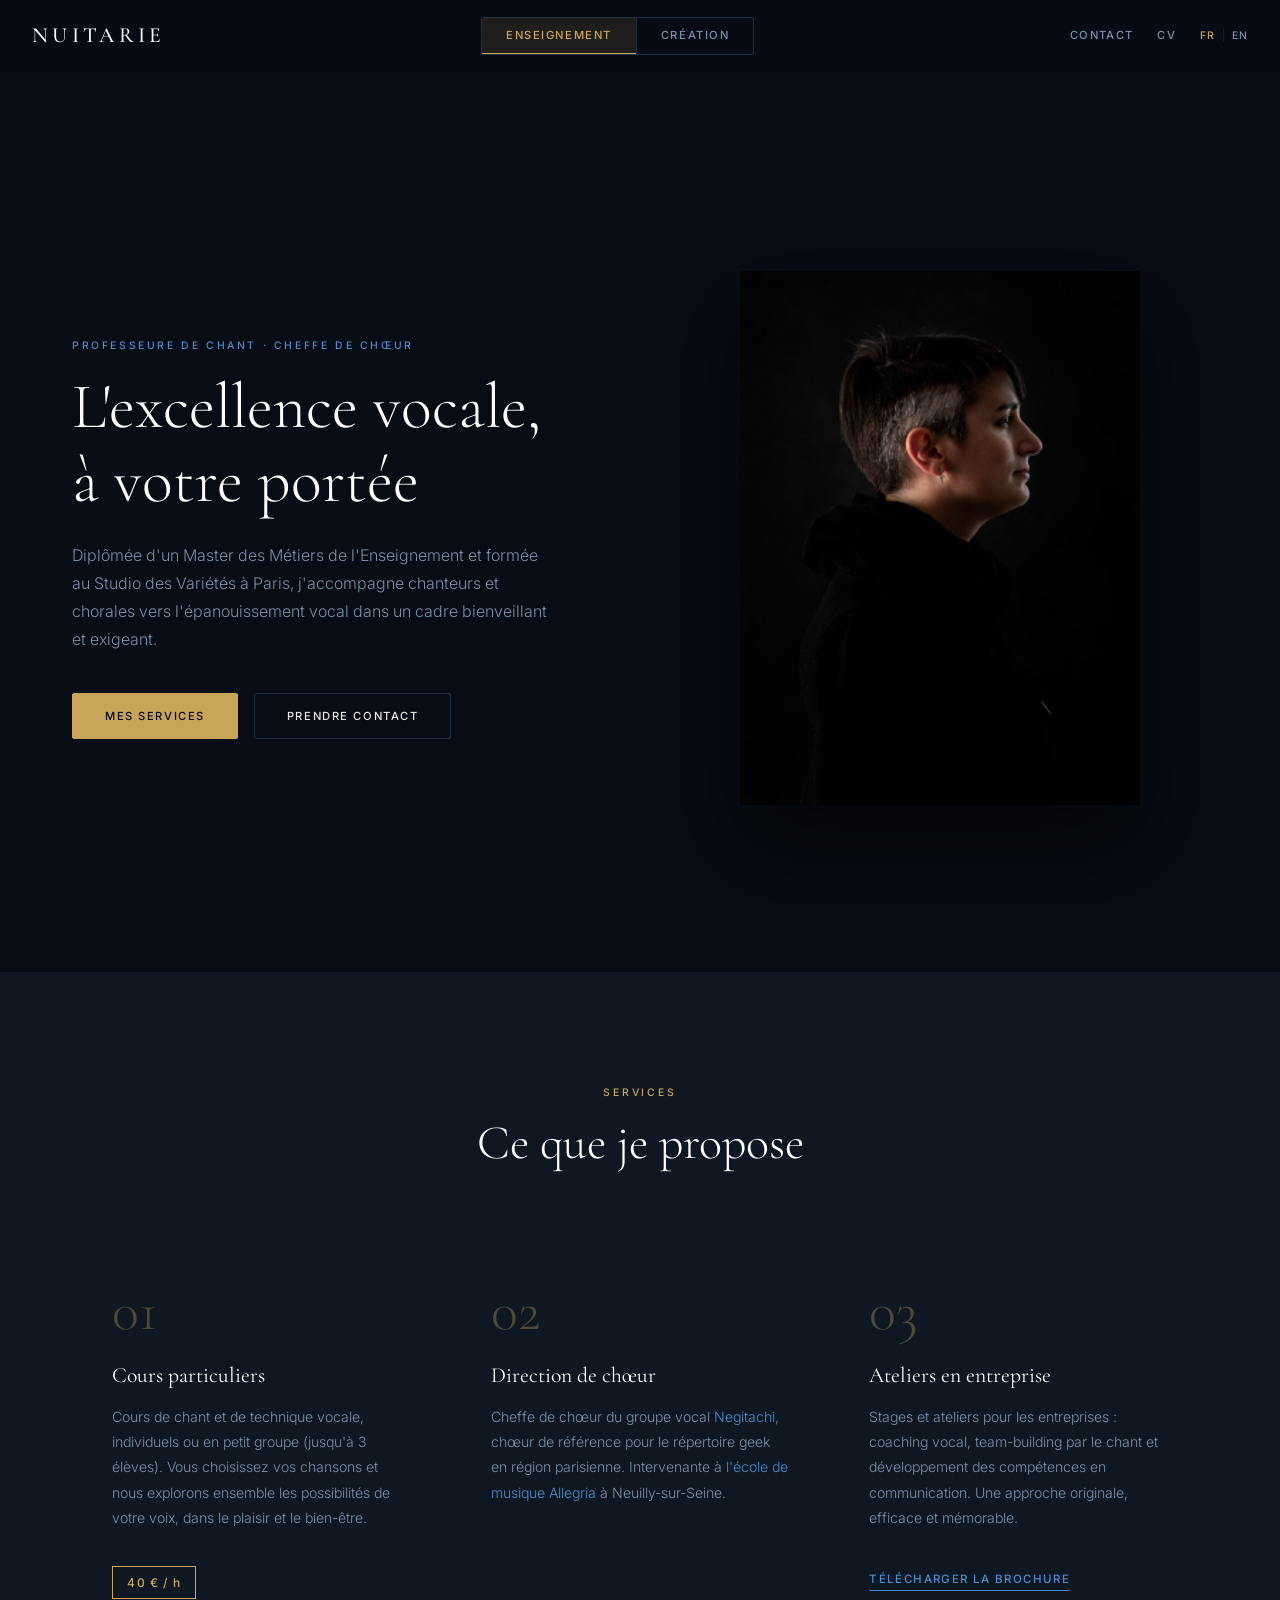
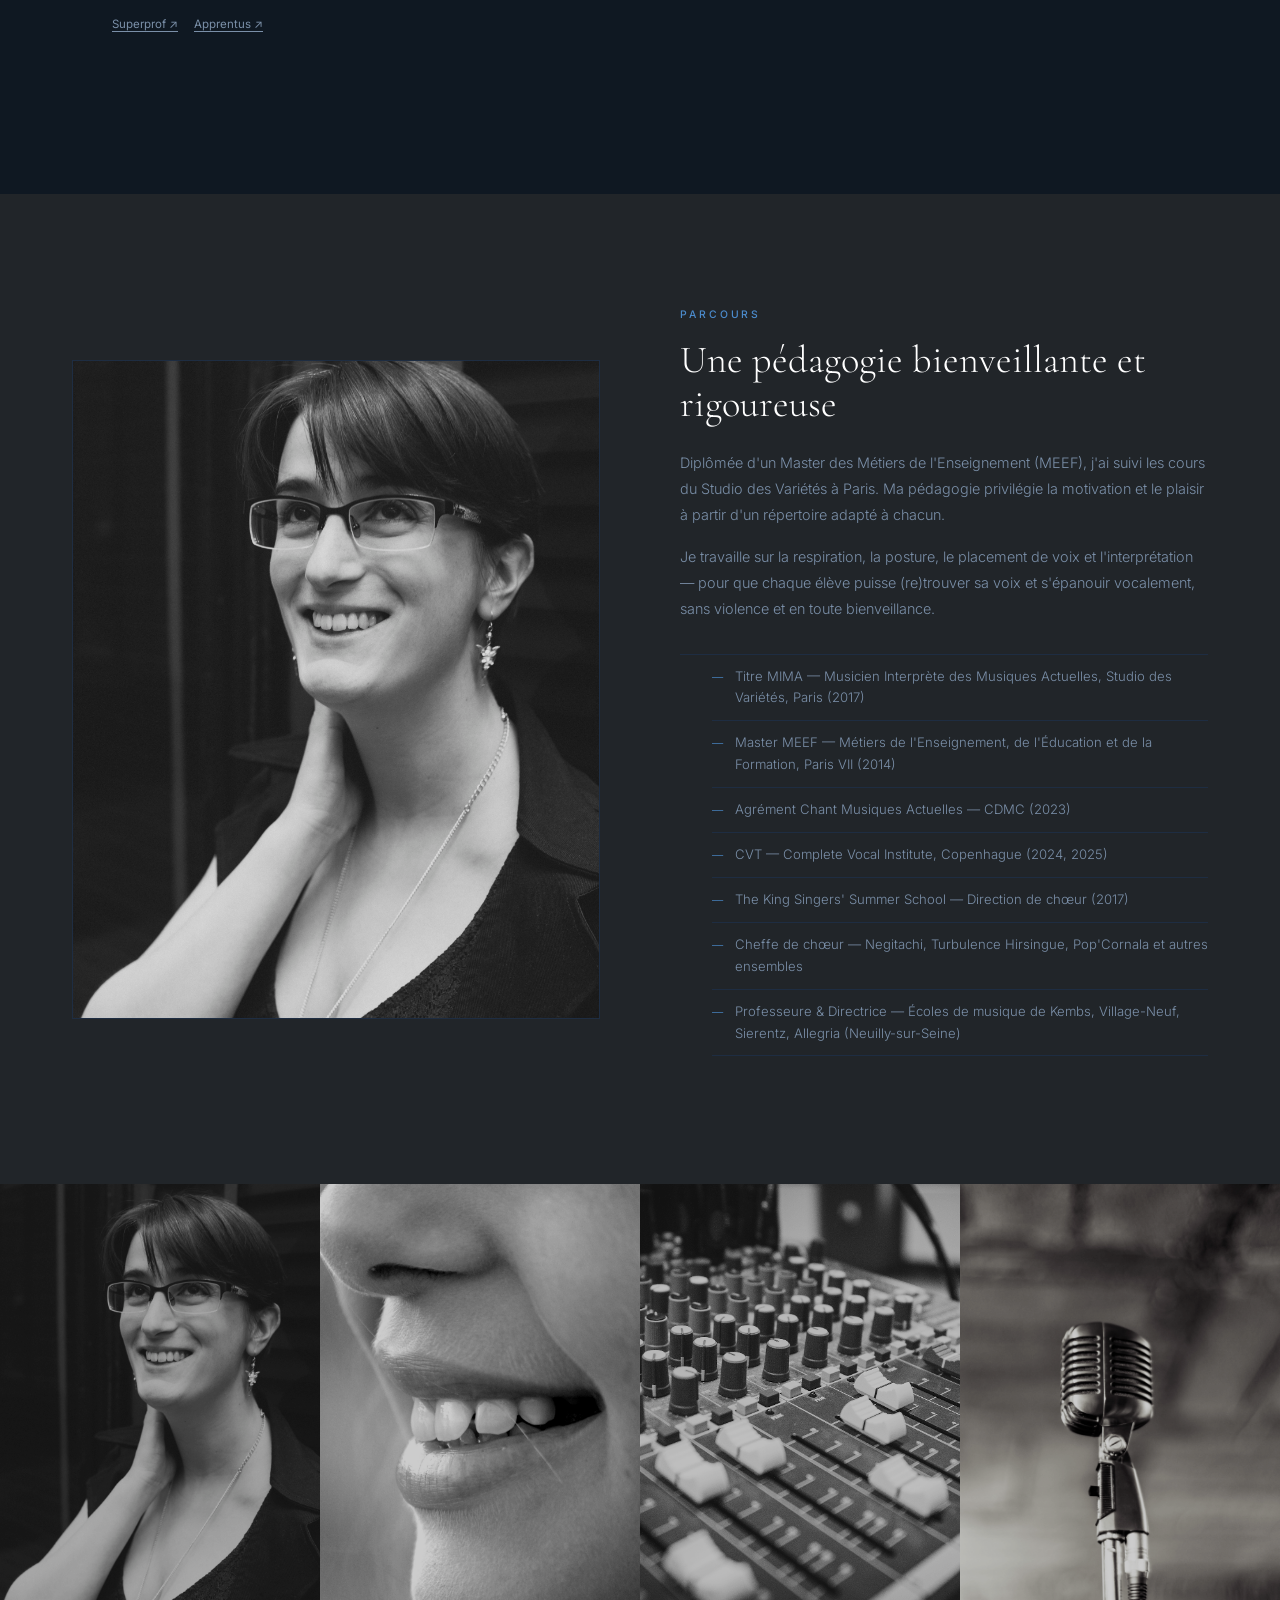
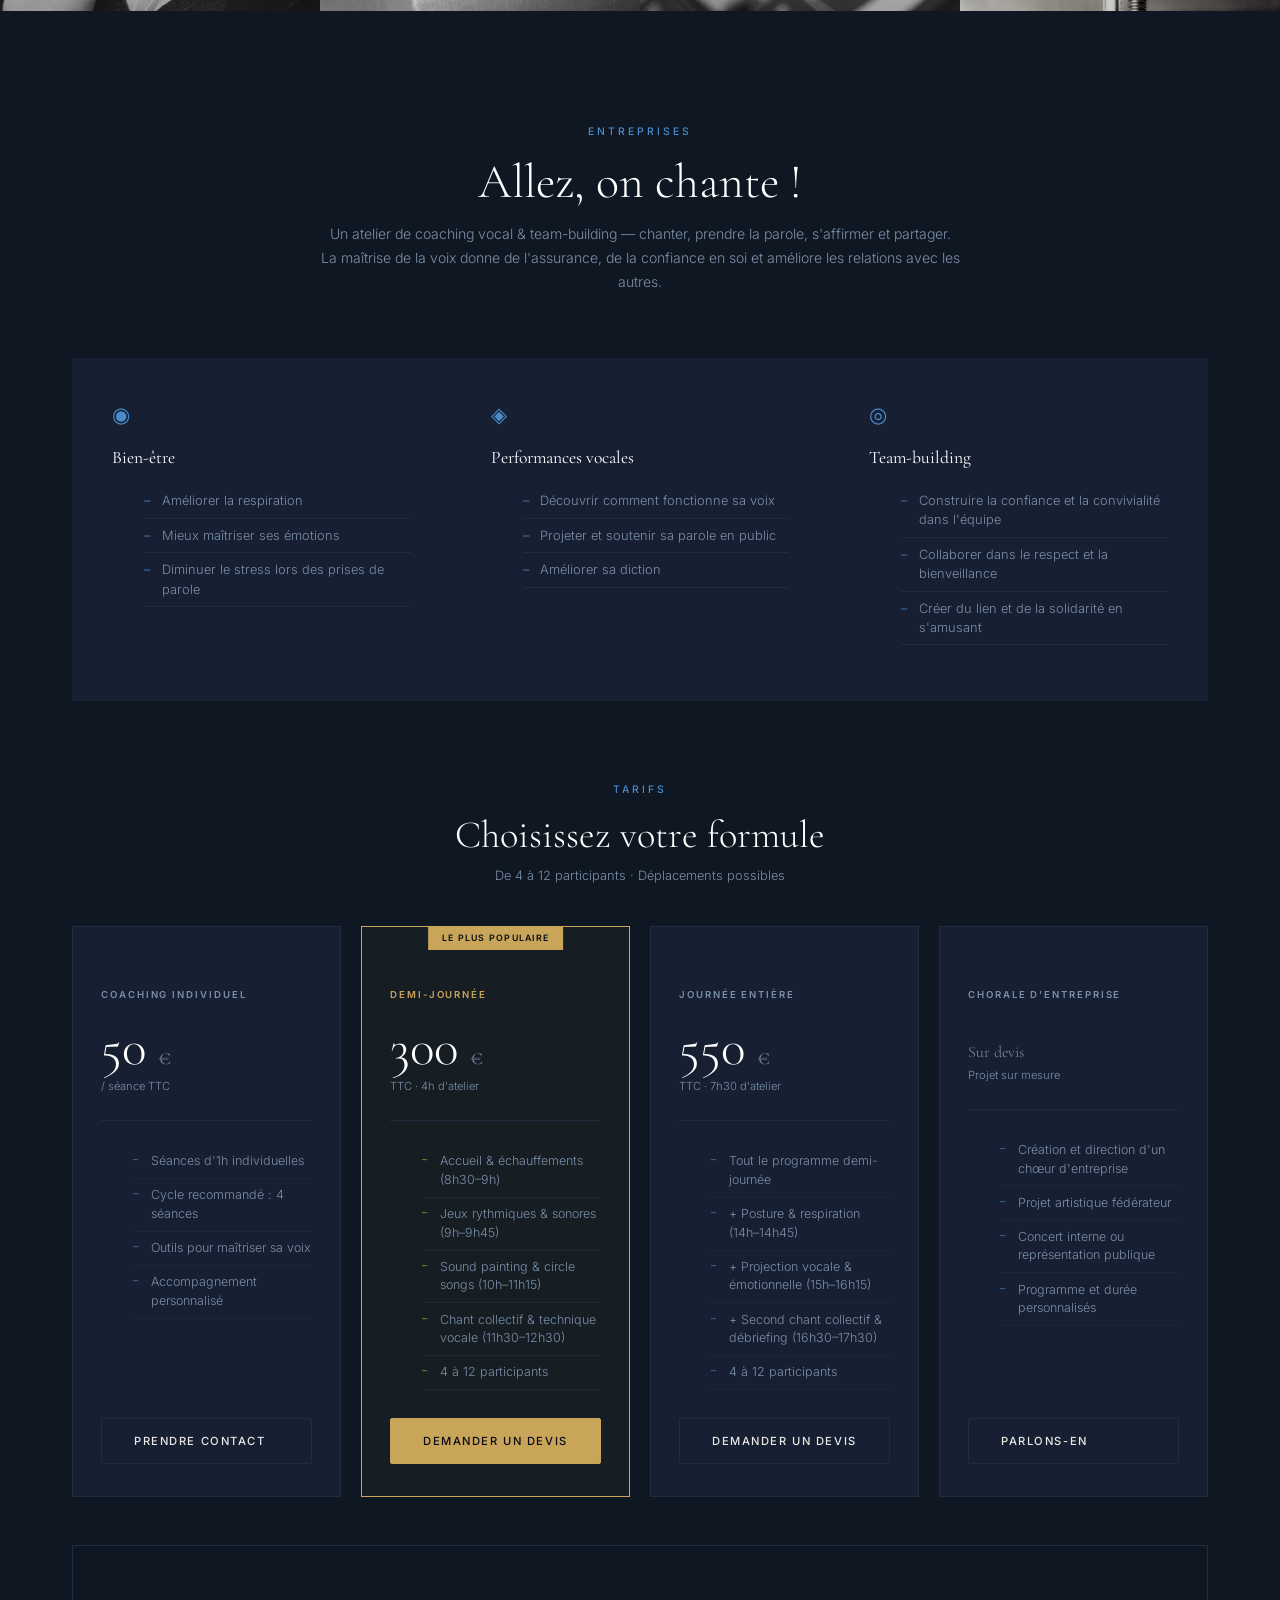
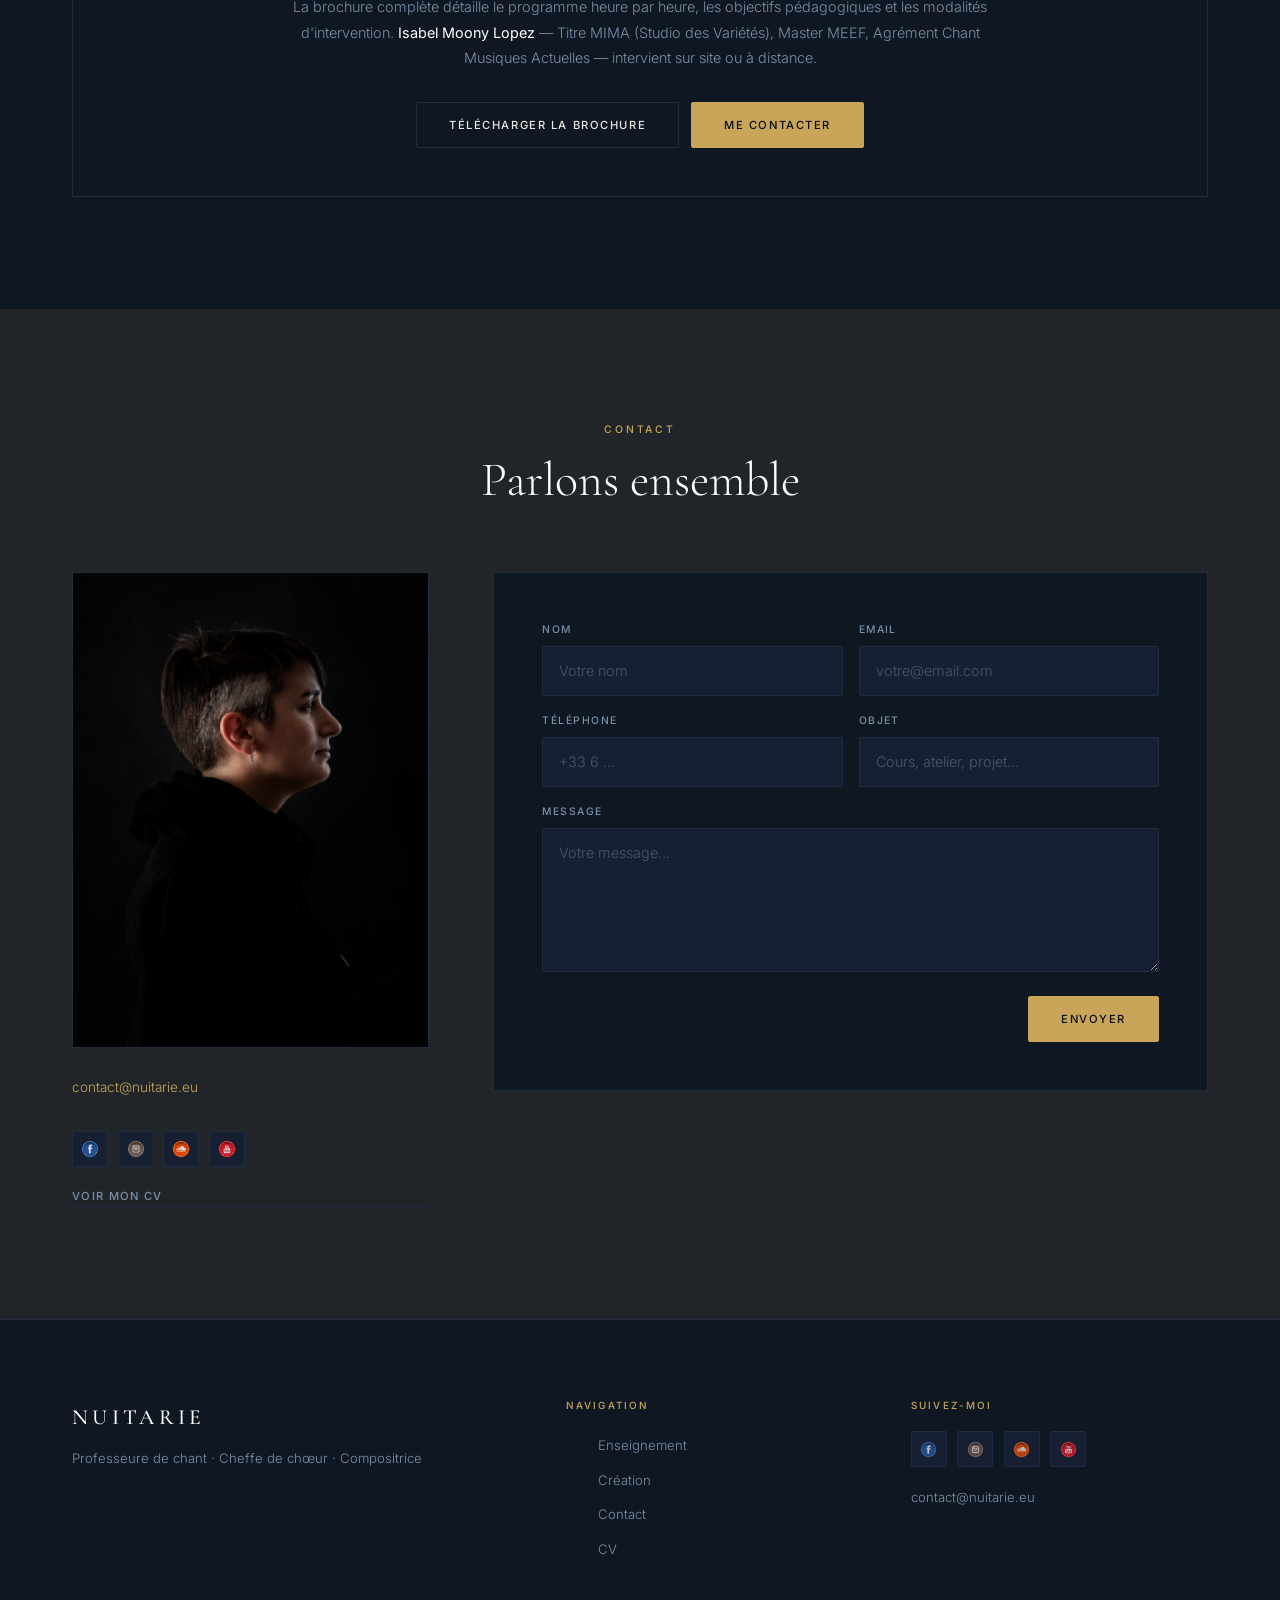
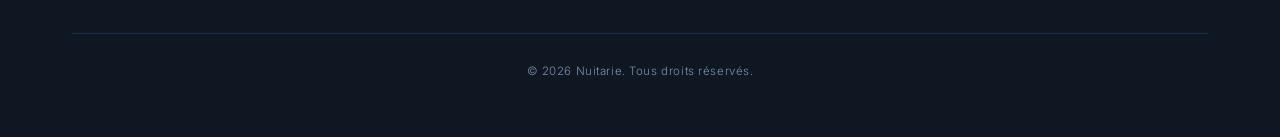
==== redesign/index.html @ f25a4931 "new: add redesign subfolder with revamped two-tab layout Complete professional redesign in redesign/" ====
<!DOCTYPE html>
<html lang="fr">
  <head>
    <meta charset="UTF-8">
    <meta name="viewport" content="width=device-width, initial-scale=1.0">
    <meta name="description" content="Nuitarie — Professeure de chant, cheffe de chœur et autrice-compositrice-interprète. Cours de chant, direction de chœur, ateliers en entreprise et musique originale.">
    <meta name="keywords" content="Nuitarie, cours de chant, professeure de chant, cheffe de choeur, compositrice, coaching vocal, ateliers entreprise">
    <meta name="author" content="Nuitarie">
    <meta property="og:type" content="website">
    <meta property="og:title" content="Nuitarie — Professeure de chant & Compositrice">
    <meta property="og:description" content="Cours de chant, direction de chœur, ateliers en entreprise et musique originale.">
    <meta property="og:image" content="images/nuitarie.png">
    <meta property="og:url" content="https://www.nuitarie.eu">
    <meta name="twitter:card" content="summary_large_image">
    <title>Nuitarie — Professeure de chant, Cheffe de chœur & Compositrice</title>
    <link rel="icon" href="../images/logo.png">
    <!-- Google Fonts -->
    <link rel="preconnect" href="https://fonts.googleapis.com">
    <link rel="preconnect" href="https://fonts.gstatic.com" crossorigin>
    <link href="https://fonts.googleapis.com/css2?family=Cormorant+Garamond:ital,wght@0,300;0,400;0,500;0,600;1,300;1,400&family=Inter:wght@300;400;500&display=swap" rel="stylesheet">
    <!-- Bootstrap -->
    <link href="https://cdn.jsdelivr.net/npm/bootstrap@5.3.0/dist/css/bootstrap.min.css" rel="stylesheet" integrity="sha384-9ndCyUaIbzAi2FUVXJi0CjmCapSmO7SnpJef0486qhLnuZ2cdeRhO02iuK6FUUVM" crossorigin="anonymous">
    <script src="https://code.jquery.com/jquery-3.7.1.min.js" integrity="sha256-/JqT3SQfawRcv/BIHPThkBvs0OEvtFFmqPF/lYI/Cxo=" crossorigin="anonymous"></script>
    <script src="https://cdn.jsdelivr.net/npm/bootstrap@5.3.0/dist/js/bootstrap.bundle.min.js" integrity="sha384-geWF76RCwLtnZ8qwWowPQNguL3RmwHVBC9FhGdlKrxdiJJigb/j/68SIy3Te4Bkz" crossorigin="anonymous"></script>
    <!-- Styles -->
    <link rel="stylesheet" href="site.css">
  </head>
  <body>

    <!-- ===== HEADER ===== -->
    <header id="site-header">
      <div class="header-inner">
        <a class="site-logo" href="#" onclick="showTab('teaching'); return false;">NUITARIE</a>

        <nav class="tab-nav" role="navigation" aria-label="Sections principales">
          <button class="tab-btn active" data-tab="teaching" onclick="showTab('teaching')">
            <span class="fr-text">Enseignement</span><span class="en-text">Teaching</span>
          </button>
          <button class="tab-btn" data-tab="creative" onclick="showTab('creative')">
            <span class="fr-text">Création</span><span class="en-text">Creative Work</span>
          </button>
        </nav>

        <div class="header-right">
          <a href="#contact" class="header-contact-link">
            <span class="fr-text">Contact</span><span class="en-text">Contact</span>
          </a>
          <a href="#" class="header-contact-link" data-bs-toggle="modal" data-bs-target="#cv-modal">CV</a>
          <div class="lang-switcher">
            <button class="lang-btn active" id="btn-fr" onclick="switchLang('fr')">FR</button>
            <span class="lang-divider">|</span>
            <button class="lang-btn" id="btn-en" onclick="switchLang('en')">EN</button>
          </div>
          <button class="hamburger-btn" id="hamburger-btn" onclick="toggleMobileMenu()" aria-label="Ouvrir le menu">
            <span></span><span></span><span></span>
          </button>
        </div>
      </div>

      <!-- Mobile menu -->
      <div class="mobile-menu" id="mobile-menu">
        <a href="#contact" class="mobile-link" onclick="closeMobileMenu()">Contact</a>
        <a href="#" class="mobile-link" data-bs-toggle="modal" data-bs-target="#cv-modal" onclick="closeMobileMenu()">CV</a>
        <div class="mobile-lang">
          <button class="lang-btn active" id="mobile-btn-fr" onclick="switchLang('fr')">FR</button>
          <span class="lang-divider">|</span>
          <button class="lang-btn" id="mobile-btn-en" onclick="switchLang('en')">EN</button>
        </div>
      </div>
    </header>

    <!-- ========================================================
         ENSEIGNEMENT TAB
    ======================================================== -->
    <div id="tab-teaching" class="tab-panel active">

      <!-- Hero -->
      <section class="teaching-hero" role="banner">
        <div class="teaching-hero-bg" style="background-image: url('images/modal4.jpg')"></div>
        <div class="teaching-hero-overlay"></div>
        <div class="teaching-hero-inner">
          <div class="teaching-hero-text">
            <span class="eyebrow teaching-eyebrow">
              <span class="fr-text">Professeure de chant · Cheffe de chœur</span>
              <span class="en-text">Singing Teacher · Choir Director</span>
            </span>
            <h1>
              <span class="fr-text">L'excellence vocale,<br>à votre portée</span>
              <span class="en-text">Vocal excellence,<br>within your reach</span>
            </h1>
            <p class="hero-desc">
              <span class="fr-text">Diplômée d'un Master des Métiers de l'Enseignement et formée au Studio des Variétés à Paris, j'accompagne chanteurs et chorales vers l'épanouissement vocal dans un cadre bienveillant et exigeant.</span>
              <span class="en-text">Holding a Master's in Teaching and trained at the Studio des Variétés in Paris, I guide singers and choirs toward vocal fulfillment in a caring yet demanding environment.</span>
            </p>
            <div class="hero-actions">
              <a href="#teaching-services" class="btn-primary">
                <span class="fr-text">Mes services</span><span class="en-text">My services</span>
              </a>
              <a href="#contact" class="btn-ghost">
                <span class="fr-text">Prendre contact</span><span class="en-text">Get in touch</span>
              </a>
            </div>
          </div>
          <div class="teaching-hero-photo">
            <img src="../images/photo.jpg" alt="Nuitarie — Professeure de chant">
          </div>
        </div>
      </section>

      <!-- Services -->
      <section id="teaching-services" class="section-block bg-surface">
        <div class="content-container">
          <div class="section-header">
            <span class="section-eyebrow">
              <span class="fr-text">Services</span><span class="en-text">Services</span>
            </span>
            <h2>
              <span class="fr-text">Ce que je propose</span>
              <span class="en-text">What I offer</span>
            </h2>
          </div>
          <div class="services-grid">

            <div class="service-card">
              <div class="service-number">01</div>
              <h3>
                <span class="fr-text">Cours particuliers</span>
                <span class="en-text">Private lessons</span>
              </h3>
              <p>
                <span class="fr-text">Cours de chant et de technique vocale, individuels ou en petit groupe (jusqu'à 3 élèves). Vous choisissez vos chansons et nous explorons ensemble les possibilités de votre voix, dans le plaisir et le bien-être.</span>
                <span class="en-text">Singing and vocal technique lessons, individual or small group (up to 3 students). You choose your songs and we explore the possibilities of your voice together, with pleasure and well-being in mind.</span>
              </p>
              <div class="service-price">40 € / h</div>
              <div class="service-links">
                <a href="https://www.superprof.fr/professeure-chant-huningue-donne-cours-chant-musique-specialite-musiques-actuelles.html" target="_blank" rel="noopener">Superprof ↗</a>
                <a href="https://www.apprentus.fr/cours-particuliers/huningue/art-musique/solfege/singing-lessons-modern-music-vocal-coachin" target="_blank" rel="noopener">Apprentus ↗</a>
              </div>
            </div>

            <div class="service-card">
              <div class="service-number">02</div>
              <h3>
                <span class="fr-text">Direction de chœur</span>
                <span class="en-text">Choir Direction</span>
              </h3>
              <p>
                <span class="fr-text">Cheffe de chœur du groupe vocal <a href="http://negitachi.fr" target="_blank" rel="noopener">Negitachi</a>, chœur de référence pour le répertoire geek en région parisienne. Intervenante à <a href="http://www.ecoledemusiqueallegria.eu/" target="_blank" rel="noopener">l'école de musique Allegria</a> à Neuilly-sur-Seine.</span>
                <span class="en-text">Choir director of <a href="http://negitachi.fr" target="_blank" rel="noopener">Negitachi</a>, the reference choir for geek repertoire in the Paris area. Also teaches at <a href="http://www.ecoledemusiqueallegria.eu/" target="_blank" rel="noopener">Allegria music school</a> in Neuilly-sur-Seine.</span>
              </p>
            </div>

            <div class="service-card">
              <div class="service-number">03</div>
              <h3>
                <span class="fr-text">Ateliers en entreprise</span>
                <span class="en-text">Corporate Workshops</span>
              </h3>
              <p>
                <span class="fr-text">Stages et ateliers pour les entreprises : coaching vocal, team-building par le chant et développement des compétences en communication. Une approche originale, efficace et mémorable.</span>
                <span class="en-text">Workshops for companies: vocal coaching, singing-based team-building and communication skills development. An original, effective and memorable approach.</span>
              </p>
              <a href="../data/Ateliers pour entreprises.pdf" target="_blank" class="service-download">
                <span class="fr-text">Télécharger la brochure</span>
                <span class="en-text">Download the brochure</span>
              </a>
            </div>

          </div>
        </div>
      </section>

      <!-- Credentials / About -->
      <section class="section-block bg-dark">
        <div class="content-container">
          <div class="credentials-grid">
            <div class="credentials-image">
              <img src="../images/modal1.jpg" alt="Nuitarie en cours de chant">
            </div>
            <div class="credentials-text">
              <span class="section-eyebrow teaching-eyebrow">
                <span class="fr-text">Parcours</span>
                <span class="en-text">Background</span>
              </span>
              <h2>
                <span class="fr-text">Une pédagogie bienveillante et rigoureuse</span>
                <span class="en-text">A caring and rigorous pedagogy</span>
              </h2>
              <p>
                <span class="fr-text">Diplômée d'un Master des Métiers de l'Enseignement (MEEF), j'ai suivi les cours du Studio des Variétés à Paris. Ma pédagogie privilégie la motivation et le plaisir à partir d'un répertoire adapté à chacun.</span>
                <span class="en-text">Holding a Master's in Teaching (MEEF), I trained at the Studio des Variétés in Paris. My pedagogy prioritizes motivation and pleasure, starting from a repertoire tailored to each student.</span>
              </p>
              <p>
                <span class="fr-text">Je travaille sur la respiration, la posture, le placement de voix et l'interprétation — pour que chaque élève puisse (re)trouver sa voix et s'épanouir vocalement, sans violence et en toute bienveillance.</span>
                <span class="en-text">I work on breathing, posture, voice placement and interpretation — so that each student can (re)discover their voice and flourish vocally, without pressure, in a caring space.</span>
              </p>
              <ul class="credentials-list">
                <li><span class="fr-text">Titre MIMA — Musicien Interprète des Musiques Actuelles, Studio des Variétés, Paris (2017)</span><span class="en-text">MIMA — Contemporary Music Performer, Studio des Variétés, Paris (2017)</span></li>
                <li><span class="fr-text">Master MEEF — Métiers de l'Enseignement, de l'Éducation et de la Formation, Paris VII (2014)</span><span class="en-text">Master's in Teaching (MEEF), Paris VII (2014)</span></li>
                <li><span class="fr-text">Agrément Chant Musiques Actuelles — CDMC (2023)</span><span class="en-text">Contemporary Singing Accreditation — CDMC (2023)</span></li>
                <li><span class="fr-text">CVT — Complete Vocal Institute, Copenhague (2024, 2025)</span><span class="en-text">CVT — Complete Vocal Institute, Copenhagen (2024, 2025)</span></li>
                <li><span class="fr-text">The King Singers' Summer School — Direction de chœur (2017)</span><span class="en-text">The King Singers' Summer School — Choral direction (2017)</span></li>
                <li><span class="fr-text">Cheffe de chœur — Negitachi, Turbulence Hirsingue, Pop'Cornala et autres ensembles</span><span class="en-text">Choir Director — Negitachi, Turbulence Hirsingue, Pop'Cornala and other ensembles</span></li>
                <li><span class="fr-text">Professeure &amp; Directrice — Écoles de musique de Kembs, Village-Neuf, Sierentz, Allegria (Neuilly-sur-Seine)</span><span class="en-text">Teacher &amp; Director — Music schools in Kembs, Village-Neuf, Sierentz, Allegria (Neuilly-sur-Seine)</span></li>
              </ul>
            </div>
          </div>
        </div>
      </section>

      <!-- Gallery -->
      <section class="gallery-section">
        <div class="gallery-grid">
          <div class="gallery-item"><img src="../images/modal1.jpg" alt="Cours de chant"></div>
          <div class="gallery-item"><img src="../images/modal2.jpg" alt="Atelier vocal"></div>
          <div class="gallery-item"><img src="../images/modal3.jpg" alt="Performance"></div>
          <div class="gallery-item"><img src="../images/modal4.jpg" alt="Coaching vocal"></div>
        </div>
      </section>

      <!-- Enterprise full section -->
      <section class="section-block bg-surface">
        <div class="content-container">

          <div class="section-header">
            <span class="section-eyebrow teaching-eyebrow">
              <span class="fr-text">Entreprises</span>
              <span class="en-text">Corporate</span>
            </span>
            <h2>
              <span class="fr-text">Allez, on chante !</span>
              <span class="en-text">Let's sing!</span>
            </h2>
            <p class="section-subtitle">
              <span class="fr-text">Un atelier de coaching vocal &amp; team-building — chanter, prendre la parole, s'affirmer et partager. La maîtrise de la voix donne de l'assurance, de la confiance en soi et améliore les relations avec les autres.</span>
              <span class="en-text">A vocal coaching &amp; team-building workshop — sing, speak up, assert yourself and share. Mastering your voice builds confidence and improves relationships with others.</span>
            </p>
          </div>

          <!-- Three pillars -->
          <div class="pillars-grid">
            <div class="pillar-card">
              <span class="pillar-icon">◉</span>
              <h3><span class="fr-text">Bien-être</span><span class="en-text">Well-being</span></h3>
              <ul>
                <li><span class="fr-text">Améliorer la respiration</span><span class="en-text">Improve breathing</span></li>
                <li><span class="fr-text">Mieux maîtriser ses émotions</span><span class="en-text">Better manage emotions</span></li>
                <li><span class="fr-text">Diminuer le stress lors des prises de parole</span><span class="en-text">Reduce stress when speaking in public</span></li>
              </ul>
            </div>
            <div class="pillar-card">
              <span class="pillar-icon">◈</span>
              <h3><span class="fr-text">Performances vocales</span><span class="en-text">Vocal performance</span></h3>
              <ul>
                <li><span class="fr-text">Découvrir comment fonctionne sa voix</span><span class="en-text">Discover how your voice works</span></li>
                <li><span class="fr-text">Projeter et soutenir sa parole en public</span><span class="en-text">Project and sustain your voice in public</span></li>
                <li><span class="fr-text">Améliorer sa diction</span><span class="en-text">Improve diction</span></li>
              </ul>
            </div>
            <div class="pillar-card">
              <span class="pillar-icon">◎</span>
              <h3><span class="fr-text">Team-building</span><span class="en-text">Team-building</span></h3>
              <ul>
                <li><span class="fr-text">Construire la confiance et la convivialité dans l'équipe</span><span class="en-text">Build trust and conviviality in the team</span></li>
                <li><span class="fr-text">Collaborer dans le respect et la bienveillance</span><span class="en-text">Collaborate with respect and kindness</span></li>
                <li><span class="fr-text">Créer du lien et de la solidarité en s'amusant</span><span class="en-text">Create bonds and solidarity while having fun</span></li>
              </ul>
            </div>
          </div>

          <!-- Pricing -->
          <div class="pricing-header">
            <span class="section-eyebrow teaching-eyebrow">
              <span class="fr-text">Tarifs</span><span class="en-text">Pricing</span>
            </span>
            <h3>
              <span class="fr-text">Choisissez votre formule</span>
              <span class="en-text">Choose your plan</span>
            </h3>
            <p>
              <span class="fr-text">De 4 à 12 participants · Déplacements possibles</span>
              <span class="en-text">4 to 12 participants · Travel possible</span>
            </p>
          </div>

          <div class="pricing-grid">

            <!-- Individual coaching -->
            <div class="pricing-card">
              <div class="pricing-label">
                <span class="fr-text">Coaching individuel</span>
                <span class="en-text">Individual coaching</span>
              </div>
              <div class="pricing-amount">50 <span>€</span></div>
              <div class="pricing-period">
                <span class="fr-text">/ séance TTC</span>
                <span class="en-text">/ session TTC</span>
              </div>
              <ul class="pricing-features">
                <li><span class="fr-text">Séances d'1h individuelles</span><span class="en-text">Individual 1h sessions</span></li>
                <li><span class="fr-text">Cycle recommandé : 4 séances</span><span class="en-text">Recommended cycle: 4 sessions</span></li>
                <li><span class="fr-text">Outils pour maîtriser sa voix</span><span class="en-text">Tools to master your voice</span></li>
                <li><span class="fr-text">Accompagnement personnalisé</span><span class="en-text">Personalised support</span></li>
              </ul>
              <a href="#contact" class="btn-ghost">
                <span class="fr-text">Prendre contact</span><span class="en-text">Get in touch</span>
              </a>
            </div>

            <!-- Half-day (featured) -->
            <div class="pricing-card pricing-featured">
              <div class="pricing-badge">
                <span class="fr-text">Le plus populaire</span><span class="en-text">Most popular</span>
              </div>
              <div class="pricing-label">
                <span class="fr-text">Demi-journée</span><span class="en-text">Half-day</span>
              </div>
              <div class="pricing-amount">300 <span>€</span></div>
              <div class="pricing-period">
                <span class="fr-text">TTC · 4h d'atelier</span>
                <span class="en-text">TTC · 4h workshop</span>
              </div>
              <ul class="pricing-features">
                <li><span class="fr-text">Accueil &amp; échauffements (8h30–9h)</span><span class="en-text">Welcome &amp; warm-ups (8:30–9:00)</span></li>
                <li><span class="fr-text">Jeux rythmiques &amp; sonores (9h–9h45)</span><span class="en-text">Rhythmic &amp; sound games (9:00–9:45)</span></li>
                <li><span class="fr-text">Sound painting &amp; circle songs (10h–11h15)</span><span class="en-text">Sound painting &amp; circle songs (10:00–11:15)</span></li>
                <li><span class="fr-text">Chant collectif &amp; technique vocale (11h30–12h30)</span><span class="en-text">Collective singing &amp; technique (11:30–12:30)</span></li>
                <li><span class="fr-text">4 à 12 participants</span><span class="en-text">4 to 12 participants</span></li>
              </ul>
              <a href="#contact" class="btn-primary">
                <span class="fr-text">Demander un devis</span><span class="en-text">Request a quote</span>
              </a>
            </div>

            <!-- Full day -->
            <div class="pricing-card">
              <div class="pricing-label">
                <span class="fr-text">Journée entière</span><span class="en-text">Full day</span>
              </div>
              <div class="pricing-amount">550 <span>€</span></div>
              <div class="pricing-period">
                <span class="fr-text">TTC · 7h30 d'atelier</span>
                <span class="en-text">TTC · 7h30 workshop</span>
              </div>
              <ul class="pricing-features">
                <li><span class="fr-text">Tout le programme demi-journée</span><span class="en-text">Full half-day programme</span></li>
                <li><span class="fr-text">+ Posture &amp; respiration (14h–14h45)</span><span class="en-text">+ Posture &amp; breathing (14:00–14:45)</span></li>
                <li><span class="fr-text">+ Projection vocale &amp; émotionnelle (15h–16h15)</span><span class="en-text">+ Vocal &amp; emotional projection (15:00–16:15)</span></li>
                <li><span class="fr-text">+ Second chant collectif &amp; débriefing (16h30–17h30)</span><span class="en-text">+ Second collective song &amp; debrief (16:30–17:30)</span></li>
                <li><span class="fr-text">4 à 12 participants</span><span class="en-text">4 to 12 participants</span></li>
              </ul>
              <a href="#contact" class="btn-ghost">
                <span class="fr-text">Demander un devis</span><span class="en-text">Request a quote</span>
              </a>
            </div>

            <!-- Company choir -->
            <div class="pricing-card">
              <div class="pricing-label">
                <span class="fr-text">Chorale d'entreprise</span><span class="en-text">Company choir</span>
              </div>
              <div class="pricing-amount" style="font-size:2rem;margin-top:.5rem">
                <span class="fr-text" style="font-size:1rem;color:var(--text-muted)">Sur devis</span>
                <span class="en-text" style="font-size:1rem;color:var(--text-muted)">On request</span>
              </div>
              <div class="pricing-period">
                <span class="fr-text">Projet sur mesure</span>
                <span class="en-text">Bespoke project</span>
              </div>
              <ul class="pricing-features">
                <li><span class="fr-text">Création et direction d'un chœur d'entreprise</span><span class="en-text">Creation and direction of a company choir</span></li>
                <li><span class="fr-text">Projet artistique fédérateur</span><span class="en-text">Unifying artistic project</span></li>
                <li><span class="fr-text">Concert interne ou représentation publique</span><span class="en-text">Internal concert or public performance</span></li>
                <li><span class="fr-text">Programme et durée personnalisés</span><span class="en-text">Custom programme and duration</span></li>
              </ul>
              <a href="#contact" class="btn-ghost">
                <span class="fr-text">Parlons-en</span><span class="en-text">Let's talk</span>
              </a>
            </div>

          </div><!-- /pricing-grid -->

          <!-- Bonus strip -->
          <div class="enterprise-bonus">
            <p>
              <span class="fr-text">La brochure complète détaille le programme heure par heure, les objectifs pédagogiques et les modalités d'intervention. <strong>Isabel Moony Lopez</strong> — Titre MIMA (Studio des Variétés), Master MEEF, Agrément Chant Musiques Actuelles — intervient sur site ou à distance.</span>
              <span class="en-text">The full brochure details the hour-by-hour programme, learning objectives and delivery modalities. <strong>Isabel Moony Lopez</strong> — MIMA certification (Studio des Variétés), Master's in Teaching, Accreditation in Contemporary Singing — works on-site or remotely.</span>
            </p>
            <div class="enterprise-bonus-actions">
              <a href="../data/Ateliers pour entreprises.pdf" target="_blank" class="btn-ghost">
                <span class="fr-text">Télécharger la brochure</span>
                <span class="en-text">Download brochure</span>
              </a>
              <a href="#contact" class="btn-primary">
                <span class="fr-text">Me contacter</span>
                <span class="en-text">Contact me</span>
              </a>
            </div>
          </div>

        </div>
      </section>

    </div><!-- /tab-teaching -->


    <!-- ========================================================
         CRÉATION TAB
    ======================================================== -->
    <div id="tab-creative" class="tab-panel">

      <!-- Hero -->
      <section class="creative-hero" role="banner">
        <video id="hero-video" autoplay muted loop playsinline>
          <source src="../video.mp4" type="video/mp4">
        </video>
        <div class="creative-hero-overlay"></div>
        <div class="creative-hero-content">
          <div class="creative-social">
            <a href="http://www.facebook.com/nuitarie" target="_blank" rel="noopener" aria-label="Facebook">
              <img src="../images/facebook.png" alt="Facebook">
            </a>
            <a href="https://soundcloud.com/nuitarie" target="_blank" rel="noopener" aria-label="SoundCloud">
              <img src="../images/soundcloud.png" alt="SoundCloud">
            </a>
            <a href="https://youtube.com/user/miracleworkerking" target="_blank" rel="noopener" aria-label="YouTube">
              <img src="../images/youtube.png" alt="YouTube">
            </a>
            <a href="https://instagram.com/nuitarie" target="_blank" rel="noopener" aria-label="Instagram">
              <img src="../images/instagram.png" alt="Instagram">
            </a>
          </div>
          <h1>NUITARIE</h1>
          <p class="creative-tagline">
            <span class="fr-text">Autrice · Compositrice · Interprète</span>
            <span class="en-text">Songwriter · Composer · Performer</span>
          </p>
          <a href="#discography" class="btn-outline-light">
            <span class="fr-text">Découvrir la musique</span>
            <span class="en-text">Discover the music</span>
          </a>
        </div>
      </section>

      <!-- Artist Bio -->
      <section class="section-block bg-dark">
        <div class="content-container">
          <div class="artist-bio-grid">
            <div class="artist-bio-image">
              <img src="../images/nuitarie.png" alt="Nuitarie — Artiste">
            </div>
            <div class="artist-bio-text">
              <span class="section-eyebrow">
                <span class="fr-text">L'artiste</span>
                <span class="en-text">The artist</span>
              </span>
              <h2>Nuitarie</h2>
              <p>
                <span class="fr-text">Je compose des musiques et des chansons, en créant des mélodies et des paysages oniriques, des peintures sonores peuplées d'étranges créatures. Mon univers mêle musiques actuelles, folk et sonorités électroniques pour créer une atmosphère unique et singulière.</span>
                <span class="en-text">I compose music and songs, creating dreamlike melodies and soundscapes — sonic paintings populated by strange creatures. My world blends contemporary music, folk and electronic sounds to craft a singular and unique atmosphere.</span>
              </p>
              <p>
                <span class="fr-text">Quatre EPs publiés, disponibles sur toutes les plateformes. Des expérimentations et travaux en cours accessibles sur SoundCloud, où l'univers créatif de Nuitarie se déploie librement.</span>
                <span class="en-text">Four published EPs available on all platforms. Experiments and works in progress accessible on SoundCloud, where Nuitarie's creative world unfolds freely.</span>
              </p>
              <div class="streaming-icons-row">
                <a href="https://open.spotify.com/album/6PjwZkGaOBeuKfvza1zWz5" target="_blank" title="Spotify" rel="noopener">
                  <img src="../images/spotify.png" alt="Spotify">
                </a>
                <a href="https://music.apple.com/us/album/ghost-love-stories-ep/1606383341" target="_blank" title="Apple Music" rel="noopener">
                  <img src="../images/itunes.png" alt="Apple Music">
                </a>
                <a href="https://www.deezer.com/fr/album/289490922" target="_blank" title="Deezer" rel="noopener">
                  <img src="../images/deezer.png" alt="Deezer">
                </a>
                <a href="https://nuitarie.bandcamp.com/" target="_blank" title="Bandcamp" rel="noopener">
                  <img src="../images/bandcamp.png" alt="Bandcamp">
                </a>
                <a href="https://music.youtube.com/playlist?list=OLAK5uy_l-2_HzE8nPIhaH5ZiVjNAEPDaDCGp6jS4" target="_blank" title="YouTube Music" rel="noopener">
                  <img src="../images/youtube-music.png" alt="YouTube Music">
                </a>
                <a href="https://www.amazon.com/dp/B09QXGZLHF/" target="_blank" title="Amazon Music" rel="noopener">
                  <img src="../images/amazon.png" alt="Amazon Music">
                </a>
              </div>
            </div>
          </div>
        </div>
      </section>

      <!-- Discography -->
      <section id="discography" class="section-block bg-surface">
        <div class="content-container">
          <div class="section-header">
            <span class="section-eyebrow">
              <span class="fr-text">Discographie</span><span class="en-text">Discography</span>
            </span>
            <h2>EPs</h2>
          </div>
          <div class="albums-grid">

            <div class="album-card">
              <h3>Ghost Love Stories</h3>
              <div class="spotify-embed">
                <iframe style="border-radius:8px" src="https://open.spotify.com/embed/album/6PjwZkGaOBeuKfvza1zWz5?utm_source=generator&theme=0" width="100%" height="152" frameborder="0" allowfullscreen="" allow="autoplay; clipboard-write; encrypted-media; fullscreen; picture-in-picture" loading="lazy"></iframe>
              </div>
              <div class="album-platforms">
                <a href="https://music.apple.com/us/album/ghost-love-stories-ep/1606383341" target="_blank" rel="noopener" title="Apple Music"><img src="../images/itunes.png" alt="Apple Music"></a>
                <a href="https://open.spotify.com/album/6PjwZkGaOBeuKfvza1zWz5" target="_blank" rel="noopener" title="Spotify"><img src="../images/spotify.png" alt="Spotify"></a>
                <a href="https://music.youtube.com/playlist?list=OLAK5uy_l-2_HzE8nPIhaH5ZiVjNAEPDaDCGp6jS4" target="_blank" rel="noopener" title="YouTube Music"><img src="../images/youtube-music.png" alt="YouTube Music"></a>
                <a href="https://www.deezer.com/fr/album/289490922" target="_blank" rel="noopener" title="Deezer"><img src="../images/deezer.png" alt="Deezer"></a>
                <a href="https://www.amazon.com/dp/B09QXGZLHF/" target="_blank" rel="noopener" title="Amazon Music"><img src="../images/amazon.png" alt="Amazon Music"></a>
              </div>
            </div>

            <div class="album-card">
              <h3>Dans une parure de plumes grises</h3>
              <div class="spotify-embed">
                <iframe style="border-radius:8px" src="https://open.spotify.com/embed/album/5xyY8kfnR0Ol3n7wZlBhJm?utm_source=generator&theme=0" width="100%" height="152" frameborder="0" allowfullscreen="" allow="autoplay; clipboard-write; encrypted-media; fullscreen; picture-in-picture" loading="lazy"></iframe>
              </div>
              <div class="album-platforms">
                <a href="https://music.apple.com/fr/album/dans-une-parure-de-plumes-grises-ep/1519531914" target="_blank" rel="noopener" title="Apple Music"><img src="../images/itunes.png" alt="Apple Music"></a>
                <a href="https://open.spotify.com/album/5xyY8kfnR0Ol3n7wZlBhJm" target="_blank" rel="noopener" title="Spotify"><img src="../images/spotify.png" alt="Spotify"></a>
                <a href="https://music.youtube.com/playlist?list=OLAK5uy_mMh3gpKuw8WHR3BP-GJD-ZRCOOg518gKM" target="_blank" rel="noopener" title="YouTube Music"><img src="../images/youtube-music.png" alt="YouTube Music"></a>
                <a href="https://www.deezer.com/fr/album/155768242" target="_blank" rel="noopener" title="Deezer"><img src="../images/deezer.png" alt="Deezer"></a>
                <a href="https://nuitarie.bandcamp.com/album/dans-une-parure-de-plumes-grises" target="_blank" rel="noopener" title="Bandcamp"><img src="../images/bandcamp.png" alt="Bandcamp"></a>
                <a href="https://www.amazon.com/gp/product/B08BJ68B8C/" target="_blank" rel="noopener" title="Amazon Music"><img src="../images/amazon.png" alt="Amazon Music"></a>
              </div>
            </div>

            <div class="album-card">
              <h3>Pluto 1982</h3>
              <div class="spotify-embed">
                <iframe style="border-radius:8px" src="https://open.spotify.com/embed/album/03zexZdmhijf31yIxVBt80?utm_source=generator&theme=0" width="100%" height="152" frameborder="0" allowfullscreen="" allow="autoplay; clipboard-write; encrypted-media; fullscreen; picture-in-picture" loading="lazy"></iframe>
              </div>
              <div class="album-platforms">
                <a href="https://music.apple.com/fr/album/pluto-1982-single/1454810119" target="_blank" rel="noopener" title="Apple Music"><img src="../images/itunes.png" alt="Apple Music"></a>
                <a href="https://open.spotify.com/album/03zexZdmhijf31yIxVBt80" target="_blank" rel="noopener" title="Spotify"><img src="../images/spotify.png" alt="Spotify"></a>
                <a href="https://music.youtube.com/playlist?list=OLAK5uy_kVUC7PsSWZQiDYGpmx9gMfLCPaCjgdqcE" target="_blank" rel="noopener" title="YouTube Music"><img src="../images/youtube-music.png" alt="YouTube Music"></a>
                <a href="https://www.deezer.com/fr/album/88805322" target="_blank" rel="noopener" title="Deezer"><img src="../images/deezer.png" alt="Deezer"></a>
                <a href="https://nuitarie.bandcamp.com/album/pluto-1982" target="_blank" rel="noopener" title="Bandcamp"><img src="../images/bandcamp.png" alt="Bandcamp"></a>
                <a href="https://www.amazon.com/Pluto-1982-Nuitarie/dp/B07P6RM67M" target="_blank" rel="noopener" title="Amazon Music"><img src="../images/amazon.png" alt="Amazon Music"></a>
              </div>
            </div>

            <div class="album-card">
              <h3>Arcaibh — The Lost Island</h3>
              <div class="spotify-embed">
                <iframe style="border-radius:8px" src="https://open.spotify.com/embed/album/7vbRXRZjBaFZHhxzicrio2?utm_source=generator&theme=0" width="100%" height="152" frameborder="0" allowfullscreen="" allow="autoplay; clipboard-write; encrypted-media; fullscreen; picture-in-picture" loading="lazy"></iframe>
              </div>
              <div class="album-platforms">
                <a href="https://itunes.apple.com/fr/album/arcaibh-the-lost-island-ep/1365507014" target="_blank" rel="noopener" title="Apple Music"><img src="../images/itunes.png" alt="Apple Music"></a>
                <a href="https://open.spotify.com/album/7vbRXRZjBaFZHhxzicrio2" target="_blank" rel="noopener" title="Spotify"><img src="../images/spotify.png" alt="Spotify"></a>
                <a href="https://music.youtube.com/playlist?list=OLAK5uy_nzJ5J1vmqc4EnRW-qCRx5YOsFp9mQd6Vc" target="_blank" rel="noopener" title="YouTube Music"><img src="../images/youtube-music.png" alt="YouTube Music"></a>
                <a href="https://www.deezer.com/fr/album/60096292" target="_blank" rel="noopener" title="Deezer"><img src="../images/deezer.png" alt="Deezer"></a>
                <a href="https://nuitarie.bandcamp.com/album/arcaibh-the-lost-island" target="_blank" rel="noopener" title="Bandcamp"><img src="../images/bandcamp.png" alt="Bandcamp"></a>
                <a href="https://www.amazon.fr/Arcaibh-Lost-Island-Nuitarie/dp/B07BSRR1M2" target="_blank" rel="noopener" title="Amazon Music"><img src="../images/amazon.png" alt="Amazon Music"></a>
              </div>
            </div>

          </div>
        </div>
      </section>

      <!-- SoundCloud -->
      <section class="section-block bg-dark">
        <div class="content-container">
          <div class="section-header">
            <span class="section-eyebrow">SoundCloud</span>
            <h2>
              <span class="fr-text">Collections</span>
              <span class="en-text">Collections</span>
            </h2>
          </div>
          <div class="soundcloud-grid soundcloud-grid-3">
            <div class="soundcloud-card">
              <h3>Crown of Thorns</h3>
              <iframe width="100%" height="450" scrolling="no" frameborder="no" allow="autoplay"
                data-src="https://w.soundcloud.com/player/?url=https%3A//api.soundcloud.com/playlists/929180185&color=%23C9A55A&auto_play=false&hide_related=false&show_comments=true&show_user=true&show_reposts=false&show_teaser=true&visual=true"></iframe>
            </div>
            <div class="soundcloud-card">
              <h3>Covers</h3>
              <iframe width="100%" height="450" scrolling="no" frameborder="no" allow="autoplay"
                data-src="https://w.soundcloud.com/player/?url=https%3A//api.soundcloud.com/playlists/576955974&color=%23C9A55A&auto_play=false&hide_related=false&show_comments=true&show_user=true&show_reposts=false&show_teaser=true&visual=true"></iframe>
            </div>
            <div class="soundcloud-card">
              <h3>
                <span class="fr-text">Dernières créations</span>
                <span class="en-text">Latest tracks</span>
              </h3>
              <iframe width="100%" height="450" scrolling="no" frameborder="no" allow="autoplay"
                data-src="https://w.soundcloud.com/player/?url=https%3A//soundcloud.com/nuitarie&color=%23C9A55A&auto_play=false&hide_related=false&show_comments=true&show_user=true&show_reposts=false&show_teaser=true&visual=true"></iframe>
            </div>
          </div>
          <div class="section-cta">
            <a href="https://soundcloud.com/nuitarie" target="_blank" rel="noopener" class="btn-ghost">
              <span class="fr-text">Tout le SoundCloud →</span>
              <span class="en-text">Full SoundCloud →</span>
            </a>
          </div>
        </div>
      </section>

      <!-- Videos -->
      <section class="section-block bg-surface">
        <div class="content-container">
          <div class="section-header">
            <span class="section-eyebrow">
              <span class="fr-text">Vidéos</span>
              <span class="en-text">Videos</span>
            </span>
            <h2>
              <span class="fr-text">Clips &amp; Performances</span>
              <span class="en-text">Clips &amp; Performances</span>
            </h2>
          </div>

          <div class="featured-video">
            <div class="video-wrapper">
              <iframe src="https://www.youtube.com/embed/MidhKqrWSqc?rel=0"
                frameborder="0"
                allow="accelerometer; autoplay; clipboard-write; encrypted-media; gyroscope; picture-in-picture"
                allowfullscreen
                title="Nuitarie - Pompeii (Bastille Cover)"></iframe>
            </div>
            <p class="video-caption">
              <span class="fr-text">"Pompeii" — Reprise du titre de Bastille, réinterprété avec la sensibilité vocale unique de Nuitarie</span>
              <span class="en-text">"Pompeii" — Bastille cover, reinterpreted with Nuitarie's unique vocal sensibility</span>
            </p>
          </div>

          <div class="videos-grid">
            <div class="video-item">
              <div class="video-wrapper">
                <iframe src="https://www.youtube.com/embed/8-jeecoXGds?rel=0"
                  frameborder="0"
                  allow="accelerometer; autoplay; clipboard-write; encrypted-media; gyroscope; picture-in-picture; fullscreen"
                  title="Jenny Of Oldstones"></iframe>
              </div>
              <p class="video-caption">
                <span class="fr-text">"Jenny Of Oldstones" — Game of Thrones, harpe celtique</span>
                <span class="en-text">"Jenny Of Oldstones" — Game of Thrones, celtic harp</span>
              </p>
            </div>
            <div class="video-item">
              <div class="video-wrapper">
                <iframe src="https://www.youtube.com/embed/WJJx7d6R7pM?rel=0"
                  frameborder="0"
                  allow="accelerometer; autoplay; clipboard-write; encrypted-media; gyroscope; picture-in-picture; fullscreen"
                  title="Shéhérazade"></iframe>
              </div>
              <p class="video-caption">
                <span class="fr-text">"Shéhérazade" — Composition originale</span>
                <span class="en-text">"Shéhérazade" — Original composition</span>
              </p>
            </div>
            <div class="video-item">
              <div class="video-wrapper">
                <iframe src="https://www.youtube.com/embed/zpY64xyAiek?rel=0"
                  frameborder="0"
                  allow="accelerometer; autoplay; clipboard-write; encrypted-media; gyroscope; picture-in-picture; fullscreen"
                  title="Sweet Relief"></iframe>
              </div>
              <p class="video-caption">
                <span class="fr-text">"Sweet Relief" — Reprise Madison Beer</span>
                <span class="en-text">"Sweet Relief" — Madison Beer cover</span>
              </p>
            </div>
          </div>

          <div class="section-cta">
            <a href="https://youtube.com/user/miracleworkerking" target="_blank" rel="noopener" class="btn-ghost">
              <span class="fr-text">Ma chaîne YouTube →</span>
              <span class="en-text">My YouTube channel →</span>
            </a>
          </div>
        </div>
      </section>

    </div><!-- /tab-creative -->


    <!-- ========================================================
         CONTACT (shared)
    ======================================================== -->
    <section id="contact" class="section-block bg-dark contact-section">
      <div class="content-container">
        <div class="section-header">
          <span class="section-eyebrow">Contact</span>
          <h2>
            <span class="fr-text">Parlons ensemble</span>
            <span class="en-text">Let's talk</span>
          </h2>
        </div>
        <div class="contact-grid">
          <div class="contact-info">
            <img src="../images/photo.jpg" alt="Nuitarie" class="contact-photo">
            <div class="contact-details">
              <p><a href="mailto:contact@nuitarie.eu">contact@nuitarie.eu</a></p>
              <div class="contact-social">
                <a href="http://www.facebook.com/nuitarie" target="_blank" rel="noopener" aria-label="Facebook"><img src="../images/facebook.png" alt="Facebook"></a>
                <a href="https://instagram.com/nuitarie" target="_blank" rel="noopener" aria-label="Instagram"><img src="../images/instagram.png" alt="Instagram"></a>
                <a href="https://soundcloud.com/nuitarie" target="_blank" rel="noopener" aria-label="SoundCloud"><img src="../images/soundcloud.png" alt="SoundCloud"></a>
                <a href="https://youtube.com/user/miracleworkerking" target="_blank" rel="noopener" aria-label="YouTube"><img src="../images/youtube.png" alt="YouTube"></a>
              </div>
              <a href="#" data-bs-toggle="modal" data-bs-target="#cv-modal" class="cv-link">
                <span class="fr-text">Voir mon CV</span>
                <span class="en-text">View my CV</span>
              </a>
            </div>
          </div>

          <div class="contact-form-wrap">
            <form method="post" action="https://formspree.io/contact@nuitarie.eu">
              <div class="form-row">
                <div class="form-group">
                  <label for="nom">
                    <span class="fr-text">Nom</span><span class="en-text">Name</span>
                  </label>
                  <input type="text" id="nom" name="Nom" placeholder="Votre nom">
                </div>
                <div class="form-group">
                  <label for="email">Email</label>
                  <input type="email" id="email" name="E-mail" placeholder="votre@email.com">
                </div>
              </div>
              <div class="form-row">
                <div class="form-group">
                  <label for="telephone">
                    <span class="fr-text">Téléphone</span><span class="en-text">Phone</span>
                  </label>
                  <input type="tel" id="telephone" name="Téléphone" placeholder="+33 6 …">
                </div>
                <div class="form-group">
                  <label for="objet">
                    <span class="fr-text">Objet</span><span class="en-text">Subject</span>
                  </label>
                  <input type="text" id="objet" name="Objet" placeholder="Cours, atelier, projet…">
                </div>
              </div>
              <div class="form-group full-width">
                <label for="message">Message</label>
                <textarea id="message" name="Message" rows="5" placeholder="Votre message…"></textarea>
              </div>
              <div class="form-submit">
                <button type="submit" class="btn-primary">
                  <span class="fr-text">Envoyer</span>
                  <span class="en-text">Send</span>
                </button>
              </div>
            </form>
          </div>
        </div>
      </div>
    </section>


    <!-- ========================================================
         FOOTER
    ======================================================== -->
    <footer class="site-footer">
      <div class="content-container">
        <div class="footer-grid">
          <div class="footer-col">
            <div class="footer-logo">NUITARIE</div>
            <p>
              <span class="fr-text">Professeure de chant · Cheffe de chœur · Compositrice</span>
              <span class="en-text">Singing Teacher · Choir Director · Composer</span>
            </p>
          </div>
          <div class="footer-col">
            <h4>
              <span class="fr-text">Navigation</span>
              <span class="en-text">Navigation</span>
            </h4>
            <ul>
              <li>
                <button onclick="showTab('teaching')" class="footer-link">
                  <span class="fr-text">Enseignement</span><span class="en-text">Teaching</span>
                </button>
              </li>
              <li>
                <button onclick="showTab('creative')" class="footer-link">
                  <span class="fr-text">Création</span><span class="en-text">Creative Work</span>
                </button>
              </li>
              <li><a href="#contact" class="footer-link">Contact</a></li>
              <li><a href="#" class="footer-link" data-bs-toggle="modal" data-bs-target="#cv-modal">CV</a></li>
            </ul>
          </div>
          <div class="footer-col">
            <h4>
              <span class="fr-text">Suivez-moi</span>
              <span class="en-text">Follow me</span>
            </h4>
            <div class="footer-social">
              <a href="http://www.facebook.com/nuitarie" target="_blank" rel="noopener" aria-label="Facebook"><img src="../images/facebook.png" alt="Facebook"></a>
              <a href="https://instagram.com/nuitarie" target="_blank" rel="noopener" aria-label="Instagram"><img src="../images/instagram.png" alt="Instagram"></a>
              <a href="https://soundcloud.com/nuitarie" target="_blank" rel="noopener" aria-label="SoundCloud"><img src="../images/soundcloud.png" alt="SoundCloud"></a>
              <a href="https://youtube.com/user/miracleworkerking" target="_blank" rel="noopener" aria-label="YouTube"><img src="../images/youtube.png" alt="YouTube"></a>
            </div>
            <p style="margin-top:1.25rem"><a href="mailto:contact@nuitarie.eu" style="color:var(--text-muted);text-decoration:none">contact@nuitarie.eu</a></p>
          </div>
        </div>
        <div class="footer-bottom">
          <p>&copy; 2026 Nuitarie. Tous droits réservés.</p>
        </div>
      </div>
    </footer>


    <!-- ========================================================
         CV MODAL
    ======================================================== -->
    <div class="modal fade" id="cv-modal" tabindex="-1" aria-labelledby="cvModalLabel" aria-hidden="true">
      <div class="modal-dialog modal-lg">
        <div class="modal-content cv-modal-content">
          <div class="modal-header">
            <h5 class="modal-title" id="cvModalLabel">CV — Nuitarie</h5>
            <button type="button" class="btn-close btn-close-white" data-bs-dismiss="modal" aria-label="Close"></button>
          </div>
          <div class="modal-body">
            <iframe src="../cv.pdf" width="100%" height="520" frameborder="0" title="CV Nuitarie"></iframe>
          </div>
        </div>
      </div>
    </div>


    <!-- ========================================================
         SCRIPTS
    ======================================================== -->
    <script>
      // ---- Tab switching ----
      function showTab(tabId) {
        document.querySelectorAll('.tab-btn').forEach(function(btn) {
          btn.classList.toggle('active', btn.dataset.tab === tabId);
        });
        document.querySelectorAll('.tab-panel').forEach(function(panel) {
          panel.classList.toggle('active', panel.id === 'tab-' + tabId);
        });
        // Instant jump — bypass CSS scroll-behavior: smooth by setting scrollTop directly
        var html = document.documentElement;
        html.style.scrollBehavior = 'auto';
        document.body.style.scrollBehavior = 'auto';
        html.scrollTop = 0;
        document.body.scrollTop = 0;
        // Double RAF: restore smooth scroll only after two frames have settled
        requestAnimationFrame(function() {
          requestAnimationFrame(function() {
            html.style.scrollBehavior = '';
            document.body.style.scrollBehavior = '';
          });
        });
        // Lazy-load iframes that were deferred until tab became visible
        document.querySelectorAll('#tab-' + tabId + ' iframe[data-src]').forEach(function(el) {
          el.src = el.getAttribute('data-src');
          el.removeAttribute('data-src');
        });
      }

      // ---- Language switching ----
      function switchLang(lang) {
        // Update all lang buttons (header + mobile)
        ['btn-fr','mobile-btn-fr'].forEach(function(id) {
          var el = document.getElementById(id);
          if (el) el.classList.toggle('active', lang === 'fr');
        });
        ['btn-en','mobile-btn-en'].forEach(function(id) {
          var el = document.getElementById(id);
          if (el) el.classList.toggle('active', lang === 'en');
        });

        document.querySelectorAll('.fr-text').forEach(function(el) {
          el.style.display = (lang === 'fr') ? 'inline' : 'none';
        });
        document.querySelectorAll('.en-text').forEach(function(el) {
          el.style.display = (lang === 'en') ? 'inline' : 'none';
        });
      }

      // ---- Mobile menu ----
      function toggleMobileMenu() {
        var menu = document.getElementById('mobile-menu');
        var btn  = document.getElementById('hamburger-btn');
        var open = menu.classList.toggle('open');
        btn.classList.toggle('open', open);
      }
      function closeMobileMenu() {
        document.getElementById('mobile-menu').classList.remove('open');
        document.getElementById('hamburger-btn').classList.remove('open');
      }
      document.addEventListener('click', function(e) {
        var menu = document.getElementById('mobile-menu');
        var btn  = document.getElementById('hamburger-btn');
        if (!menu.contains(e.target) && !btn.contains(e.target)) closeMobileMenu();
      });
      document.addEventListener('keydown', function(e) {
        if (e.key === 'Escape') closeMobileMenu();
      });

      // ---- Header scroll effect ----
      window.addEventListener('scroll', function() {
        document.getElementById('site-header').classList.toggle('scrolled', window.scrollY > 40);
      });

      // ---- Hero video fade-in ----
      var heroVideo = document.getElementById('hero-video');
      if (heroVideo) {
        heroVideo.addEventListener('canplay', function() {
          heroVideo.classList.add('loaded');
        });
        // Fallback: if already ready (cached)
        if (heroVideo.readyState >= 3) heroVideo.classList.add('loaded');
      }

      // ---- Init: hide all .en-text on load ----
      document.querySelectorAll('.en-text').forEach(function(el) {
        el.style.display = 'none';
      });
    </script>

  </body>
</html>
---- redesign/site.css ----
/* =============================================================
   NUITARIE — Redesign
   Dark professional theme · Two-tab layout
   ============================================================= */

/* ---- Reset & base ---- */
*, *::before, *::after {
  box-sizing: border-box;
  margin: 0;
  padding: 0;
}

html {
  font-size: 16px;
}

/* ---- Custom properties ---- */
:root {
  --bg:            #080C14;
  --surface:       #0F1822;
  --card:          #162032;
  --border:        #1E2D42;
  --border-light:  rgba(255,255,255,0.06);

  --gold:          #C9A55A;
  --gold-light:    #E8C47A;
  --gold-muted:    rgba(201, 165, 90, 0.12);

  --teaching:      #4B8BCC;
  --teaching-muted: rgba(75, 139, 204, 0.15);

  --text:          #EAE8E4;
  --text-muted:    #7A8FA8;
  --white:         #FFFFFF;

  --header-h:      72px;
  --radius:        2px;
  --transition:    0.25s ease;
}

/* Hide EN content before JS runs (avoids flash of both languages) */
.en-text { display: none; }

/* ---- Typography ---- */
body {
  font-family: 'Inter', sans-serif;
  font-weight: 300;
  font-size: 1rem;
  line-height: 1.65;
  background: var(--bg);
  color: var(--text);
  overflow-x: hidden;
  -webkit-font-smoothing: antialiased;
}

h1, h2, h3, h4, h5 {
  font-family: 'Cormorant Garamond', serif;
  font-weight: 400;
  line-height: 1.15;
  color: var(--white);
}

a {
  color: inherit;
  text-decoration: none;
}

img {
  display: block;
  max-width: 100%;
}

/* ---- Layout helpers ---- */
.content-container {
  max-width: 1200px;
  margin: 0 auto;
  padding: 0 2rem;
  width: 100%;
}

.text-center { text-align: center; }

/* ============================================================
   HEADER
   ============================================================ */
#site-header {
  position: fixed;
  top: 0;
  left: 0;
  right: 0;
  z-index: 900;
  height: var(--header-h);
  background: rgba(8, 12, 20, 0.7);
  backdrop-filter: blur(16px);
  -webkit-backdrop-filter: blur(16px);
  border-bottom: 1px solid transparent;
  transition: background var(--transition), border-color var(--transition);
}

#site-header.scrolled {
  background: rgba(8, 12, 20, 0.97);
  border-bottom-color: var(--border);
}

.header-inner {
  display: flex;
  align-items: center;
  justify-content: space-between;
  height: 100%;
  padding: 0 2rem;
  max-width: 1400px;
  margin: 0 auto;
  gap: 2rem;
}

/* Logo */
.site-logo {
  font-family: 'Cormorant Garamond', serif;
  font-size: 1.35rem;
  font-weight: 500;
  letter-spacing: 0.2em;
  color: var(--white);
  text-decoration: none;
  cursor: pointer;
  flex-shrink: 0;
  transition: color var(--transition);
}
.site-logo:hover { color: var(--gold); }

/* Tab navigation */
.tab-nav {
  display: flex;
  border: 1px solid var(--border);
  border-radius: var(--radius);
  overflow: hidden;
}

.tab-btn {
  background: transparent;
  border: none;
  border-right: 1px solid var(--border);
  color: var(--text-muted);
  font-family: 'Inter', sans-serif;
  font-size: 0.7rem;
  font-weight: 500;
  letter-spacing: 0.14em;
  text-transform: uppercase;
  padding: 0 1.5rem;
  height: 36px;
  cursor: pointer;
  transition: color var(--transition), background var(--transition);
  position: relative;
  white-space: nowrap;
}
.tab-btn:last-child { border-right: none; }
.tab-btn:hover { color: var(--text); background: rgba(255,255,255,0.03); }
.tab-btn.active {
  color: var(--gold);
  background: var(--gold-muted);
}
.tab-btn.active::after {
  content: '';
  position: absolute;
  bottom: -1px;
  left: 0;
  right: 0;
  height: 2px;
  background: var(--gold);
}

/* Header right */
.header-right {
  display: flex;
  align-items: center;
  gap: 1.5rem;
  flex-shrink: 0;
}

.header-contact-link {
  font-size: 0.7rem;
  font-weight: 500;
  letter-spacing: 0.12em;
  text-transform: uppercase;
  color: var(--text-muted);
  text-decoration: none;
  transition: color var(--transition);
}
.header-contact-link:hover { color: var(--text); }

.lang-switcher {
  display: flex;
  align-items: center;
  gap: 0.4rem;
}
.lang-btn {
  background: none;
  border: none;
  color: var(--text-muted);
  font-family: 'Inter', sans-serif;
  font-size: 0.65rem;
  font-weight: 500;
  letter-spacing: 0.1em;
  cursor: pointer;
  padding: 2px 0;
  transition: color var(--transition);
}
.lang-btn.active { color: var(--gold); }
.lang-btn:hover  { color: var(--text); }
.lang-divider    { color: var(--border); font-size: 0.7rem; }

/* Hamburger */
.hamburger-btn {
  display: none;
  flex-direction: column;
  gap: 5px;
  background: none;
  border: none;
  cursor: pointer;
  padding: 4px;
}
.hamburger-btn span {
  display: block;
  width: 22px;
  height: 1.5px;
  background: var(--text);
  transition: transform 0.3s, opacity 0.3s;
}
.hamburger-btn.open span:nth-child(1) { transform: translateY(6.5px) rotate(45deg); }
.hamburger-btn.open span:nth-child(2) { opacity: 0; }
.hamburger-btn.open span:nth-child(3) { transform: translateY(-6.5px) rotate(-45deg); }

/* Mobile menu */
.mobile-menu {
  display: none;
  flex-direction: column;
  background: var(--surface);
  border-top: 1px solid var(--border);
}
.mobile-menu.open { display: flex; }

.mobile-link {
  background: none;
  border: none;
  border-bottom: 1px solid var(--border);
  color: var(--text);
  font-family: 'Cormorant Garamond', serif;
  font-size: 1.1rem;
  font-weight: 400;
  letter-spacing: 0.05em;
  text-align: left;
  padding: 1rem 2rem;
  cursor: pointer;
  text-decoration: none;
  display: block;
  transition: color var(--transition), background var(--transition);
}
.mobile-link:hover { color: var(--gold); background: rgba(201,165,90,0.04); }

.mobile-lang {
  display: flex;
  align-items: center;
  gap: 0.5rem;
  padding: 0.75rem 2rem;
}

/* ============================================================
   TAB PANELS
   ============================================================ */
.tab-panel {
  display: none;
  padding-top: var(--header-h);
}
.tab-panel.active { display: block; }

/* ============================================================
   SECTION COMMONS
   ============================================================ */
.section-block {
  padding: 7rem 0;
}
.bg-dark    { background: var(--bg); }
.bg-surface { background: var(--surface); }

.section-header {
  text-align: center;
  margin-bottom: 4rem;
}
.section-eyebrow {
  display: block;
  font-family: 'Inter', sans-serif;
  font-size: 0.65rem;
  font-weight: 500;
  letter-spacing: 0.28em;
  text-transform: uppercase;
  color: var(--gold);
  margin-bottom: 0.9rem;
}
.teaching-eyebrow { color: var(--teaching); }
.section-header h2 {
  font-size: clamp(2rem, 4vw, 3rem);
  font-weight: 300;
  color: var(--white);
}

.eyebrow {
  display: block;
  font-family: 'Inter', sans-serif;
  font-size: 0.65rem;
  font-weight: 500;
  letter-spacing: 0.25em;
  text-transform: uppercase;
  margin-bottom: 1rem;
}

.section-cta {
  text-align: center;
  margin-top: 3rem;
}

/* ============================================================
   BUTTONS
   ============================================================ */
.btn-primary,
.btn-ghost,
.btn-outline-light,
.service-download {
  display: inline-block;
  font-family: 'Inter', sans-serif;
  font-size: 0.7rem;
  font-weight: 500;
  letter-spacing: 0.14em;
  text-transform: uppercase;
  text-decoration: none;
  padding: 0.8rem 2rem;
  border-radius: var(--radius);
  cursor: pointer;
  transition: all var(--transition);
  border: 1px solid transparent;
  white-space: nowrap;
}

.btn-primary {
  background: var(--gold);
  color: var(--bg);
  border-color: var(--gold);
}
.btn-primary:hover {
  background: var(--gold-light);
  border-color: var(--gold-light);
  color: var(--bg);
  transform: translateY(-1px);
}

.btn-ghost {
  background: transparent;
  color: var(--text);
  border-color: var(--border);
}
.btn-ghost:hover {
  border-color: var(--gold);
  color: var(--gold);
}

.btn-outline-light {
  background: transparent;
  color: var(--white);
  border-color: rgba(255,255,255,0.4);
}
.btn-outline-light:hover {
  border-color: var(--gold);
  color: var(--gold);
}

/* ============================================================
   TEACHING HERO
   ============================================================ */
.teaching-hero {
  position: relative;
  min-height: 100vh;
  display: flex;
  align-items: center;
  overflow: hidden;
}

.teaching-hero-bg {
  position: absolute;
  inset: 0;
  background-size: cover;
  background-position: center 30%;
  filter: brightness(0.25) saturate(0.6);
}

.teaching-hero-overlay {
  position: absolute;
  inset: 0;
  background: linear-gradient(135deg,
    rgba(8,12,20,0.95) 0%,
    rgba(8,12,20,0.6)  60%,
    rgba(8,12,20,0.4)  100%);
}

.teaching-hero-inner {
  position: relative;
  z-index: 1;
  width: 100%;
  max-width: 1200px;
  margin: 0 auto;
  padding: 8rem 2rem 6rem;
  display: grid;
  grid-template-columns: 1fr 1fr;
  gap: 4rem;
  align-items: center;
}

.teaching-hero-text h1 {
  font-size: clamp(2.5rem, 5vw, 4.2rem);
  font-weight: 300;
  color: var(--white);
  margin-bottom: 1.5rem;
}

.hero-desc {
  font-size: 1rem;
  line-height: 1.75;
  color: var(--text-muted);
  margin-bottom: 2.5rem;
  max-width: 480px;
}

.hero-actions {
  display: flex;
  gap: 1rem;
  flex-wrap: wrap;
}

.teaching-hero-photo {
  display: flex;
  justify-content: center;
  align-items: center;
}
.teaching-hero-photo img {
  width: 100%;
  max-width: 400px;
  aspect-ratio: 3/4;
  object-fit: cover;
  object-position: center top;
  filter: grayscale(15%);
  box-shadow: 0 40px 80px rgba(0,0,0,0.6);
}

/* ============================================================
   SERVICES
   ============================================================ */
.services-grid {
  display: grid;
  grid-template-columns: repeat(3, 1fr);
  gap: 0;
  background: var(--border);
}

.service-card {
  background: var(--surface);
  padding: 3rem 2.5rem;
  transition: background var(--transition);
  position: relative;
}
.service-card:hover { background: var(--card); }

.service-number {
  font-family: 'Cormorant Garamond', serif;
  font-size: 3.5rem;
  font-weight: 300;
  color: rgba(201, 165, 90, 0.35);
  line-height: 1;
  margin-bottom: 1.5rem;
  transition: color var(--transition);
}
.service-card:hover .service-number { color: rgba(201, 165, 90, 0.65); }

.service-card h3 {
  font-size: 1.35rem;
  font-weight: 400;
  color: var(--white);
  margin-bottom: 1rem;
}

.service-card p {
  font-size: 0.88rem;
  line-height: 1.8;
  color: var(--text-muted);
  margin-bottom: 1rem;
}

.service-card p a { color: var(--teaching); }
.service-card p a:hover { color: var(--gold); }

.service-price {
  display: inline-block;
  margin-top: 1.25rem;
  padding: 0.35rem 0.9rem;
  border: 1px solid var(--gold);
  color: var(--gold);
  font-family: 'Inter', sans-serif;
  font-size: 0.75rem;
  font-weight: 500;
  letter-spacing: 0.1em;
}

.service-links {
  margin-top: 1rem;
  display: flex;
  gap: 1rem;
  flex-wrap: wrap;
}
.service-links a {
  font-family: 'Inter', sans-serif;
  font-size: 0.72rem;
  font-weight: 400;
  color: var(--text-muted);
  text-decoration: underline;
  text-underline-offset: 3px;
  transition: color var(--transition);
}
.service-links a:hover { color: var(--teaching); }

.service-download {
  margin-top: 1.5rem;
  color: var(--teaching);
  border: none;
  padding: 0;
  background: none;
  font-size: 0.72rem;
  letter-spacing: 0.12em;
  border-bottom: 1px solid currentColor;
  padding-bottom: 1px;
  cursor: pointer;
}
.service-download:hover { color: var(--gold); }

/* ============================================================
   CREDENTIALS
   ============================================================ */
.credentials-grid {
  display: grid;
  grid-template-columns: 1fr 1fr;
  gap: 5rem;
  align-items: center;
}

.credentials-image {
  overflow: hidden;
  border: 1px solid var(--border);
}
.credentials-image img {
  width: 100%;
  aspect-ratio: 4/5;
  object-fit: cover;
  filter: grayscale(25%);
  transition: transform 0.5s ease;
}
.credentials-image:hover img { transform: scale(1.02); }

.credentials-text h2 {
  font-size: clamp(1.8rem, 3vw, 2.5rem);
  font-weight: 300;
  color: var(--white);
  margin-bottom: 1.5rem;
}
.credentials-text p {
  font-size: 0.9rem;
  line-height: 1.8;
  color: var(--text-muted);
  margin-bottom: 1rem;
}

.credentials-list {
  list-style: none;
  margin-top: 2rem;
  border-top: 1px solid var(--border);
}
.credentials-list li {
  display: flex;
  align-items: flex-start;
  gap: 0.75rem;
  font-family: 'Inter', sans-serif;
  font-size: 0.82rem;
  color: var(--text-muted);
  padding: 0.7rem 0;
  border-bottom: 1px solid var(--border);
}
.credentials-list li::before {
  content: '—';
  color: var(--teaching);
  flex-shrink: 0;
  font-size: 0.7rem;
  margin-top: 2px;
}

/* ============================================================
   GALLERY
   ============================================================ */
.gallery-section {
  overflow: hidden;
  line-height: 0;
}
.gallery-grid {
  display: grid;
  grid-template-columns: repeat(4, 1fr);
}
.gallery-item {
  aspect-ratio: 3/4;
  overflow: hidden;
}
.gallery-item img {
  width: 100%;
  height: 100%;
  object-fit: cover;
  filter: grayscale(30%) brightness(0.8);
  transition: filter 0.5s ease, transform 0.5s ease;
}
.gallery-item:hover img {
  filter: grayscale(0%) brightness(1);
  transform: scale(1.04);
}

/* ============================================================
   ENTERPRISE CTA
   ============================================================ */
.cta-section { text-align: center; }
.cta-section h2 {
  font-size: clamp(2rem, 4vw, 3rem);
  font-weight: 300;
  color: var(--white);
  margin-bottom: 1.5rem;
}
.cta-desc {
  font-size: 0.95rem;
  line-height: 1.75;
  color: var(--text-muted);
  max-width: 580px;
  margin: 0 auto 2.5rem;
}
.cta-actions {
  display: flex;
  gap: 1rem;
  justify-content: center;
  flex-wrap: wrap;
}

/* ============================================================
   CREATIVE HERO
   ============================================================ */
.creative-hero {
  position: relative;
  height: 100vh;
  min-height: 600px;
  display: flex;
  align-items: center;
  justify-content: center;
  overflow: hidden;
}
.creative-hero video {
  position: absolute;
  inset: 0;
  width: 100%;
  height: 100%;
  object-fit: cover;
  opacity: 0;
  transition: opacity 1.2s ease;
}
.creative-hero video.loaded {
  opacity: 1;
}
.creative-hero-overlay {
  position: absolute;
  inset: 0;
  background: linear-gradient(
    to bottom,
    rgba(8,12,20,0.45) 0%,
    rgba(8,12,20,0.6)  60%,
    rgba(8,12,20,0.85) 100%
  );
}
.creative-hero-content {
  position: relative;
  z-index: 1;
  text-align: center;
  padding: 2rem;
}
.creative-social {
  display: flex;
  gap: 1rem;
  justify-content: center;
  margin-bottom: 2.5rem;
}
.creative-social a {
  display: flex;
  align-items: center;
  justify-content: center;
  width: 38px;
  height: 38px;
  opacity: 0.55;
  transition: opacity var(--transition), transform var(--transition);
}
.creative-social a:hover { opacity: 1; transform: scale(1.1); }
.creative-social img {
  width: 22px;
  height: 22px;
}
.creative-hero-content h1 {
  font-family: 'Cormorant Garamond', serif;
  font-size: clamp(5rem, 14vw, 11rem);
  font-weight: 300;
  letter-spacing: 0.3em;
  color: var(--white);
  line-height: 1;
  margin-bottom: 1.25rem;
}
.creative-tagline {
  font-family: 'Inter', sans-serif;
  font-size: 0.75rem;
  font-weight: 400;
  letter-spacing: 0.28em;
  text-transform: uppercase;
  color: var(--text-muted);
  margin-bottom: 2.5rem;
  display: block;
}

/* ============================================================
   ARTIST BIO
   ============================================================ */
.artist-bio-grid {
  display: grid;
  grid-template-columns: 1fr 1.5fr;
  gap: 5rem;
  align-items: center;
}
.artist-bio-image {
  border: 1px solid var(--border);
  overflow: hidden;
}
.artist-bio-image img {
  width: 100%;
  filter: grayscale(20%);
  transition: transform 0.5s ease;
  display: block;
}
.artist-bio-image:hover img { transform: scale(1.02); }

.artist-bio-text h2 {
  font-size: clamp(2.5rem, 4vw, 3.5rem);
  font-weight: 300;
  color: var(--white);
  margin-bottom: 1.5rem;
}
.artist-bio-text p {
  font-size: 0.9rem;
  line-height: 1.8;
  color: var(--text-muted);
  margin-bottom: 1rem;
}

.streaming-icons-row {
  display: flex;
  gap: 0.65rem;
  flex-wrap: wrap;
  margin-top: 2rem;
}
.streaming-icons-row a {
  display: flex;
  align-items: center;
  justify-content: center;
  width: 44px;
  height: 44px;
  background: var(--card);
  border: 1px solid var(--border);
  border-radius: var(--radius);
  transition: border-color var(--transition), background var(--transition);
}
.streaming-icons-row a:hover {
  border-color: var(--gold);
  background: var(--gold-muted);
}
.streaming-icons-row img {
  width: 26px;
  height: 26px;
  object-fit: contain;
}

/* ============================================================
   DISCOGRAPHY
   ============================================================ */
.albums-grid {
  display: grid;
  grid-template-columns: repeat(2, 1fr);
  gap: 1.5px;
  background: var(--border);
}
.album-card {
  background: var(--surface);
  padding: 2rem;
  transition: background var(--transition);
}
.album-card:hover { background: var(--card); }
.album-card h3 {
  font-size: 1.2rem;
  font-weight: 400;
  color: var(--white);
  margin-bottom: 1.25rem;
  min-height: 2.4em;
}
.spotify-embed {
  margin-bottom: 1.25rem;
}
.album-platforms {
  display: flex;
  gap: 0.5rem;
  flex-wrap: wrap;
}
.album-platforms a {
  display: flex;
  align-items: center;
  justify-content: center;
  width: 38px;
  height: 38px;
  background: var(--card);
  border: 1px solid var(--border);
  border-radius: var(--radius);
  transition: border-color var(--transition), background var(--transition);
}
.album-platforms a:hover {
  border-color: var(--gold);
  background: var(--gold-muted);
}
.album-platforms img {
  width: 22px;
  height: 22px;
  object-fit: contain;
}

/* ============================================================
   SOUNDCLOUD
   ============================================================ */
.soundcloud-grid {
  display: grid;
  grid-template-columns: 1fr 1fr;
  gap: 2rem;
}
.soundcloud-grid-3 {
  grid-template-columns: repeat(3, 1fr);
}
.soundcloud-card {
  background: var(--card);
  border: 1px solid var(--border);
  padding: 2rem;
}
.soundcloud-card h3 {
  font-size: 1.15rem;
  font-weight: 400;
  color: var(--white);
  margin-bottom: 1.25rem;
}
.soundcloud-card iframe { display: block; border-radius: 4px; }

/* ============================================================
   VIDEOS
   ============================================================ */
.featured-video {
  margin-bottom: 2.5rem;
}
.video-wrapper {
  position: relative;
  padding-bottom: 56.25%;
  height: 0;
  overflow: hidden;
  background: var(--card);
  border: 1px solid var(--border);
}
.video-wrapper iframe {
  position: absolute;
  inset: 0;
  width: 100%;
  height: 100%;
  border: 0;
}
.video-caption {
  font-family: 'Inter', sans-serif;
  font-size: 0.78rem;
  color: var(--text-muted);
  margin-top: 0.75rem;
  font-style: italic;
}
.videos-grid {
  display: grid;
  grid-template-columns: repeat(3, 1fr);
  gap: 1.5rem;
}

/* ============================================================
   CONTACT
   ============================================================ */
.contact-grid {
  display: grid;
  grid-template-columns: 1fr 2fr;
  gap: 4rem;
  align-items: start;
}
.contact-photo {
  width: 100%;
  aspect-ratio: 3/4;
  object-fit: cover;
  object-position: center top;
  filter: grayscale(20%);
  margin-bottom: 1.75rem;
  border: 1px solid var(--border);
}
.contact-details {
  display: flex;
  flex-direction: column;
  gap: 0.25rem;
}
.contact-details > p {
  font-family: 'Inter', sans-serif;
  font-size: 0.85rem;
}
.contact-details > p a {
  color: var(--gold);
  text-decoration: none;
  transition: color var(--transition);
}
.contact-details > p a:hover { color: var(--gold-light); }

.contact-social {
  display: flex;
  gap: 0.6rem;
  margin: 0.75rem 0;
}
.contact-social a {
  display: flex;
  align-items: center;
  justify-content: center;
  width: 36px;
  height: 36px;
  background: var(--card);
  border: 1px solid var(--border);
  border-radius: var(--radius);
  transition: border-color var(--transition);
}
.contact-social a:hover { border-color: var(--gold); }
.contact-social img {
  width: 18px;
  height: 18px;
  opacity: 0.85;
}

.cv-link {
  font-family: 'Inter', sans-serif;
  font-size: 0.7rem;
  font-weight: 500;
  letter-spacing: 0.12em;
  text-transform: uppercase;
  color: var(--text-muted);
  text-decoration: none;
  border-bottom: 1px solid var(--border);
  padding-bottom: 1px;
  transition: color var(--transition), border-color var(--transition);
  display: inline-block;
  margin-top: 0.25rem;
}
.cv-link:hover { color: var(--gold); border-color: var(--gold); }

/* Contact form */
.contact-form-wrap {
  background: var(--surface);
  border: 1px solid var(--border);
  padding: 3rem;
}
.form-row {
  display: grid;
  grid-template-columns: 1fr 1fr;
  gap: 1rem;
  margin-bottom: 1rem;
}
.form-group {
  display: flex;
  flex-direction: column;
  gap: 0.5rem;
}
.form-group.full-width {
  margin-bottom: 1.5rem;
}
.form-group label {
  font-family: 'Inter', sans-serif;
  font-size: 0.65rem;
  font-weight: 500;
  letter-spacing: 0.14em;
  text-transform: uppercase;
  color: var(--text-muted);
}
.form-group input,
.form-group textarea {
  background: var(--card);
  border: 1px solid var(--border);
  color: var(--text);
  padding: 0.75rem 1rem;
  font-family: 'Inter', sans-serif;
  font-size: 0.9rem;
  font-weight: 300;
  outline: none;
  transition: border-color var(--transition);
  width: 100%;
  border-radius: var(--radius);
}
.form-group input:focus,
.form-group textarea:focus {
  border-color: var(--gold);
}
.form-group textarea {
  resize: vertical;
  min-height: 130px;
}
.form-group input::placeholder,
.form-group textarea::placeholder {
  color: rgba(122,143,168,0.5);
}
.form-submit {
  text-align: right;
}

/* ============================================================
   FOOTER
   ============================================================ */
.site-footer {
  background: var(--surface);
  border-top: 1px solid var(--border);
  padding: 5rem 0 2.5rem;
}
.footer-grid {
  display: grid;
  grid-template-columns: 1.5fr 1fr 1fr;
  gap: 3rem;
  margin-bottom: 3.5rem;
}
.footer-logo {
  font-family: 'Cormorant Garamond', serif;
  font-size: 1.35rem;
  font-weight: 500;
  letter-spacing: 0.2em;
  color: var(--white);
  margin-bottom: 0.75rem;
}
.footer-col p {
  font-family: 'Inter', sans-serif;
  font-size: 0.82rem;
  color: var(--text-muted);
  line-height: 1.6;
}
.footer-col h4 {
  font-family: 'Inter', sans-serif;
  font-size: 0.62rem;
  font-weight: 500;
  letter-spacing: 0.22em;
  text-transform: uppercase;
  color: var(--gold);
  margin-bottom: 1.25rem;
}
.footer-col ul {
  list-style: none;
}
.footer-col ul li { margin-bottom: 0.5rem; }

.footer-link {
  background: none;
  border: none;
  color: var(--text-muted);
  font-family: 'Inter', sans-serif;
  font-size: 0.82rem;
  font-weight: 300;
  cursor: pointer;
  padding: 0;
  text-decoration: none;
  transition: color var(--transition);
}
.footer-link:hover { color: var(--text); }

.footer-social {
  display: flex;
  gap: 0.65rem;
  flex-wrap: wrap;
}
.footer-social a {
  display: flex;
  align-items: center;
  justify-content: center;
  width: 36px;
  height: 36px;
  background: var(--card);
  border: 1px solid var(--border);
  border-radius: var(--radius);
  transition: border-color var(--transition);
}
.footer-social a:hover { border-color: var(--gold); }
.footer-social img {
  width: 17px;
  height: 17px;
  opacity: 0.7;
}

.footer-bottom {
  border-top: 1px solid var(--border);
  padding-top: 1.75rem;
  text-align: center;
}
.footer-bottom p {
  font-family: 'Inter', sans-serif;
  font-size: 0.72rem;
  color: var(--text-muted);
  letter-spacing: 0.05em;
}

/* ============================================================
   CV MODAL
   ============================================================ */
.cv-modal-content {
  background: var(--surface);
  border: 1px solid var(--border);
  border-radius: 0;
  color: var(--text);
}
.cv-modal-content .modal-header {
  background: var(--card);
  border-bottom: 1px solid var(--border);
}
.cv-modal-content .modal-title {
  font-family: 'Cormorant Garamond', serif;
  font-weight: 400;
  color: var(--white);
}
.cv-modal-content .modal-body {
  padding: 0;
  background: var(--bg);
}

/* ============================================================
   RESPONSIVE — Tablet (≤1024px)
   ============================================================ */
@media (max-width: 1024px) {
  .teaching-hero-inner {
    grid-template-columns: 1fr 1fr;
    gap: 2.5rem;
  }
  .albums-grid {
    grid-template-columns: 1fr;
    gap: 0;
  }
  .credentials-grid,
  .artist-bio-grid {
    gap: 3rem;
  }
  .soundcloud-grid-3 {
    grid-template-columns: 1fr 1fr;
  }
}

/* ============================================================
   RESPONSIVE — Mobile (≤768px)
   ============================================================ */
@media (max-width: 768px) {
  :root { --header-h: 100px; }

  /* Header: logo+hamburger row (60px) + tab-nav row (40px) */
  #site-header          { height: auto; }
  .header-inner {
    flex-wrap: wrap;
    align-items: center;
    height: auto;
    padding: 0 1.25rem;
    gap: 0;
  }
  .site-logo {
    order: 1;
    flex: 1;
    line-height: 60px;
  }
  .header-right         { order: 2; height: 60px; }
  .tab-nav {
    order: 3;
    display: flex;
    width: 100%;
    border: none;
    border-top: 1px solid var(--border);
    border-radius: 0;
    height: 40px;
  }
  .tab-btn {
    flex: 1;
    height: 40px;
    font-size: 0.65rem;
    border-right: 1px solid var(--border);
  }
  .tab-btn:last-child { border-right: none; }
  .tab-btn.active::after { bottom: 0; }

  .header-contact-link  { display: none; }
  .lang-switcher        { display: none; }
  .hamburger-btn        { display: flex; }

  /* Teaching hero: stack */
  .teaching-hero-inner {
    grid-template-columns: 1fr;
    padding: 6rem 1.25rem 4rem;
  }
  .teaching-hero-photo { display: none; }
  .hero-desc { max-width: none; }

  /* Services: stack */
  .services-grid { grid-template-columns: 1fr; }

  /* Credentials: stack */
  .credentials-grid  { grid-template-columns: 1fr; gap: 2.5rem; }
  .credentials-image { display: none; }

  /* Gallery: 2 col */
  .gallery-grid { grid-template-columns: repeat(2, 1fr); }

  /* Albums: 1 col */
  .albums-grid { grid-template-columns: 1fr; gap: 0; }

  /* SoundCloud: 1 col */
  .soundcloud-grid,
  .soundcloud-grid-3 { grid-template-columns: 1fr; }

  /* Videos: 1 col */
  .videos-grid { grid-template-columns: 1fr; }

  /* Artist bio: 1 col */
  .artist-bio-grid  { grid-template-columns: 1fr; gap: 2.5rem; }
  .artist-bio-image { display: none; }

  /* Contact */
  .contact-grid        { grid-template-columns: 1fr; gap: 2.5rem; }
  .contact-photo       { max-width: 280px; display: block; margin: 0 auto; }
  .contact-form-wrap   { padding: 1.75rem; }
  .form-row            { grid-template-columns: 1fr; }

  /* Footer */
  .footer-grid { grid-template-columns: 1fr; gap: 2.5rem; }

  /* Section padding */
  .section-block       { padding: 4.5rem 0; }
  .content-container   { padding: 0 1.25rem; }

  /* Buttons */
  .hero-actions { flex-direction: column; align-items: flex-start; }
  .cta-actions  { flex-direction: column; align-items: center; }
}

/* ============================================================
   RESPONSIVE — Small mobile (≤480px)
   ============================================================ */
@media (max-width: 480px) {
  .gallery-grid { grid-template-columns: 1fr; }
  .creative-hero-content h1 {
    font-size: clamp(2.8rem, 18vw, 6rem);
    letter-spacing: 0.08em;
  }
  .teaching-hero-text h1 { font-size: 2.2rem; }
}

/* ============================================================
   ENTERPRISE SECTION
   ============================================================ */
.section-subtitle {
  font-family: 'Inter', sans-serif;
  font-size: 0.88rem;
  color: var(--text-muted);
  margin-top: 0.75rem;
  max-width: 640px;
  margin-left: auto;
  margin-right: auto;
  line-height: 1.7;
}

/* Three pillars */
.pillars-grid {
  display: grid;
  grid-template-columns: repeat(3, 1fr);
  gap: 0;
  background: var(--border);
  margin-bottom: 5rem;
}
.pillar-card {
  background: var(--card);
  padding: 2.5rem;
  transition: background var(--transition);
}
.pillar-card:hover { background: var(--bg); }
.pillar-icon {
  font-size: 1.3rem;
  color: var(--teaching);
  margin-bottom: 1rem;
  display: block;
}
.pillar-card h3 {
  font-size: 1.1rem;
  font-weight: 400;
  color: var(--white);
  margin-bottom: 1rem;
}
.pillar-card ul { list-style: none; }
.pillar-card li {
  font-family: 'Inter', sans-serif;
  font-size: 0.8rem;
  color: var(--text-muted);
  padding: 0.45rem 0 0.45rem 1.1rem;
  border-bottom: 1px solid var(--border);
  position: relative;
  line-height: 1.5;
}
.pillar-card li::before {
  content: '–';
  color: var(--teaching);
  position: absolute;
  left: 0;
}

/* Pricing header */
.pricing-header {
  text-align: center;
  margin-bottom: 2.5rem;
}
.pricing-header h3 {
  font-size: clamp(1.8rem, 3vw, 2.5rem);
  font-weight: 300;
  color: var(--white);
  margin-bottom: 0.5rem;
}
.pricing-header p {
  font-family: 'Inter', sans-serif;
  font-size: 0.8rem;
  color: var(--text-muted);
}

/* Pricing grid */
.pricing-grid {
  display: grid;
  grid-template-columns: repeat(4, 1fr);
  gap: 1.25rem;
  margin-bottom: 3rem;
}
.pricing-card {
  background: var(--card);
  border: 1px solid var(--border);
  padding: 2rem 1.75rem;
  display: flex;
  flex-direction: column;
  position: relative;
  transition: border-color var(--transition);
}
.pricing-card:hover { border-color: rgba(201,165,90,0.3); }
.pricing-featured {
  border-color: var(--gold);
  background: rgba(201,165,90,0.04);
}
.pricing-badge {
  position: absolute;
  top: -1px;
  left: 50%;
  transform: translateX(-50%);
  background: var(--gold);
  color: var(--bg);
  font-family: 'Inter', sans-serif;
  font-size: 0.55rem;
  font-weight: 600;
  letter-spacing: 0.14em;
  text-transform: uppercase;
  padding: 0.3rem 0.9rem;
  white-space: nowrap;
}
.pricing-label {
  font-family: 'Inter', sans-serif;
  font-size: 0.6rem;
  font-weight: 600;
  letter-spacing: 0.2em;
  text-transform: uppercase;
  color: var(--text-muted);
  margin-bottom: 1.25rem;
  margin-top: 1.75rem;
}
.pricing-featured .pricing-label { color: var(--gold); }
.pricing-amount {
  font-family: 'Cormorant Garamond', serif;
  font-size: 3.2rem;
  font-weight: 300;
  color: var(--white);
  line-height: 1;
  margin-bottom: 0.2rem;
}
.pricing-amount span {
  font-size: 1.4rem;
  color: var(--text-muted);
}
.pricing-period {
  font-family: 'Inter', sans-serif;
  font-size: 0.7rem;
  color: var(--text-muted);
  margin-bottom: 1.5rem;
  padding-bottom: 1.5rem;
  border-bottom: 1px solid var(--border);
}
.pricing-features {
  list-style: none;
  flex: 1;
  margin-bottom: 1.75rem;
}
.pricing-features li {
  font-family: 'Inter', sans-serif;
  font-size: 0.78rem;
  color: var(--text-muted);
  padding: 0.45rem 0 0.45rem 1.1rem;
  border-bottom: 1px solid rgba(30,45,66,0.6);
  position: relative;
  line-height: 1.5;
}
.pricing-features li::before {
  content: '–';
  position: absolute;
  left: 0;
  color: var(--teaching);
  font-size: 0.65rem;
}
.pricing-featured .pricing-features li::before { color: var(--gold); }

/* Enterprise bonus strip */
.enterprise-bonus {
  border: 1px solid var(--border);
  padding: 3rem 2.5rem;
  text-align: center;
}
.enterprise-bonus p {
  font-size: 0.9rem;
  color: var(--text-muted);
  line-height: 1.75;
  max-width: 700px;
  margin: 0 auto 2rem;
}
.enterprise-bonus strong { color: var(--white); font-weight: 400; }
.enterprise-bonus-actions {
  display: flex;
  gap: 0.75rem;
  flex-wrap: wrap;
  justify-content: center;
}

/* Responsive — enterprise */
@media (max-width: 1024px) {
  .pricing-grid { grid-template-columns: repeat(2, 1fr); }
  .pillars-grid { grid-template-columns: 1fr; gap: 0; }
}
@media (max-width: 768px) {
  .pricing-grid { grid-template-columns: 1fr; }
  .enterprise-bonus {
    flex-direction: column;
    align-items: flex-start;
  }
  .enterprise-bonus p { max-width: none; }
}
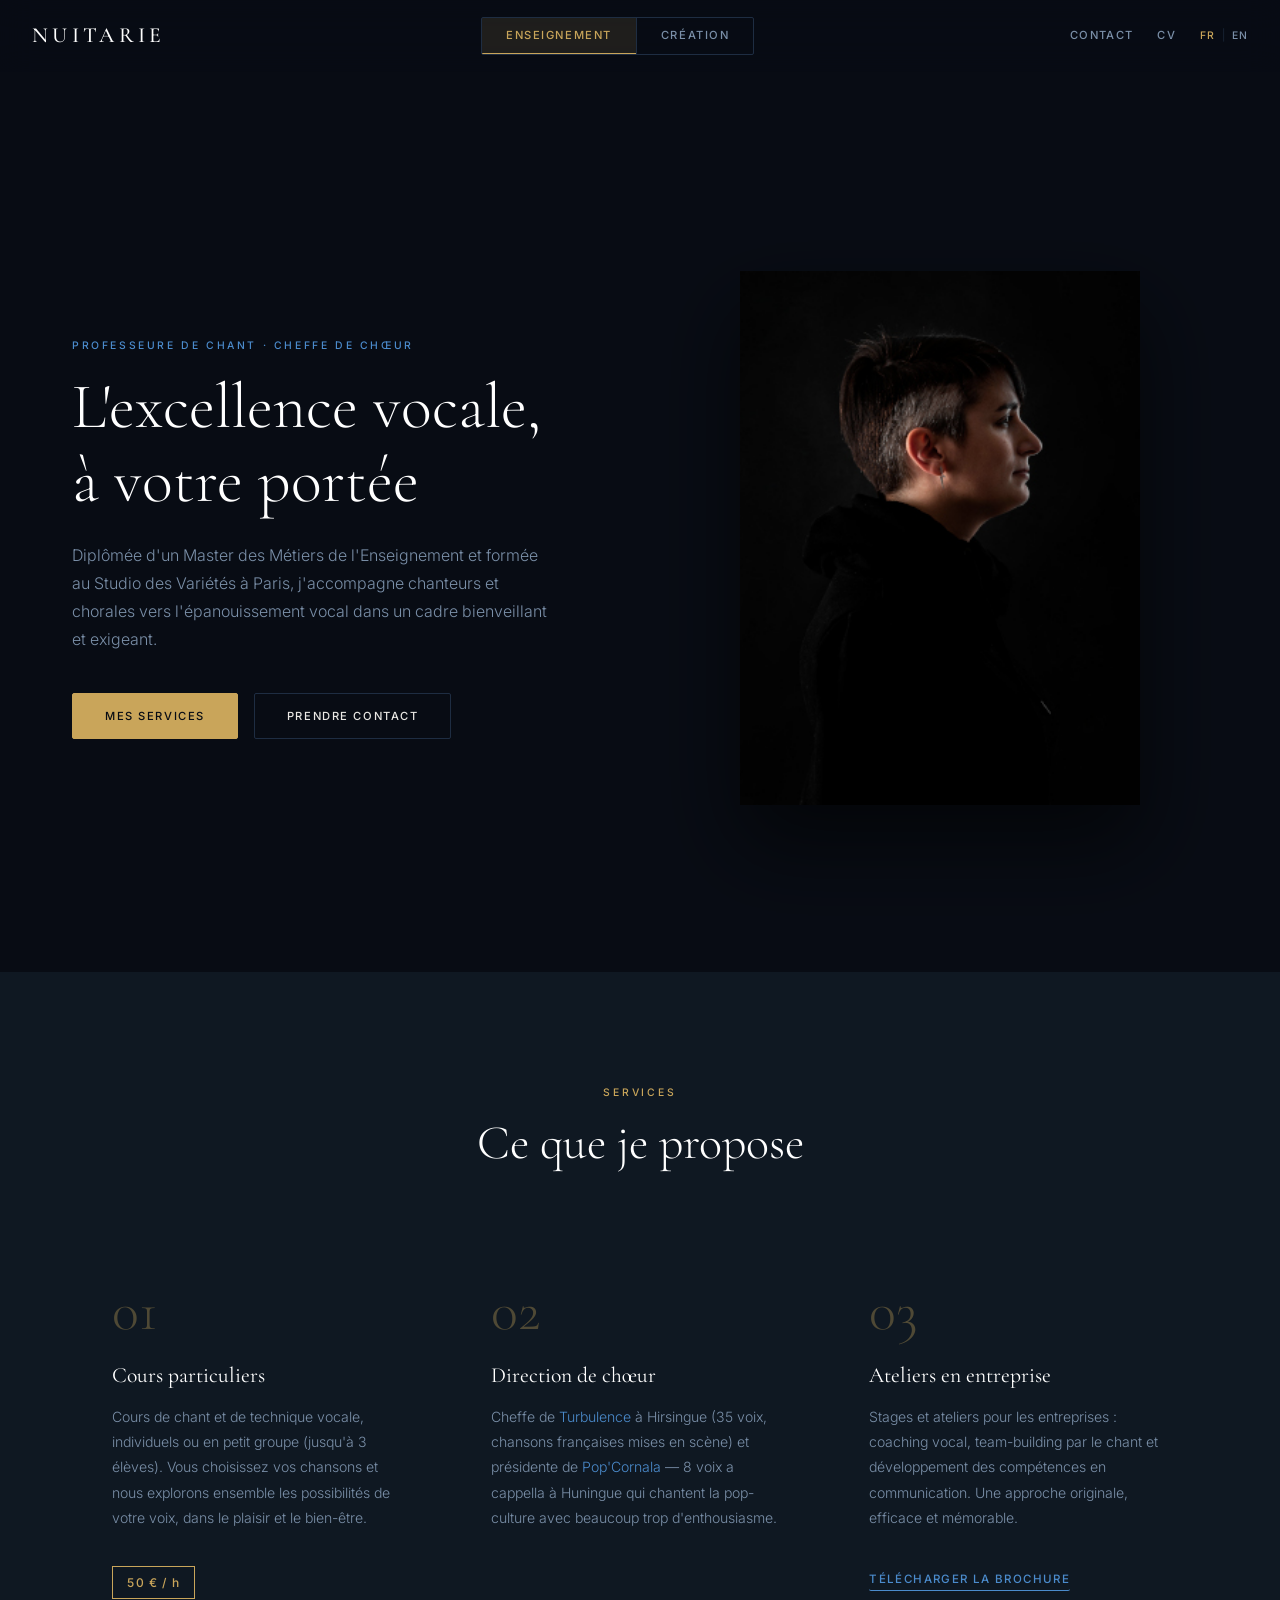
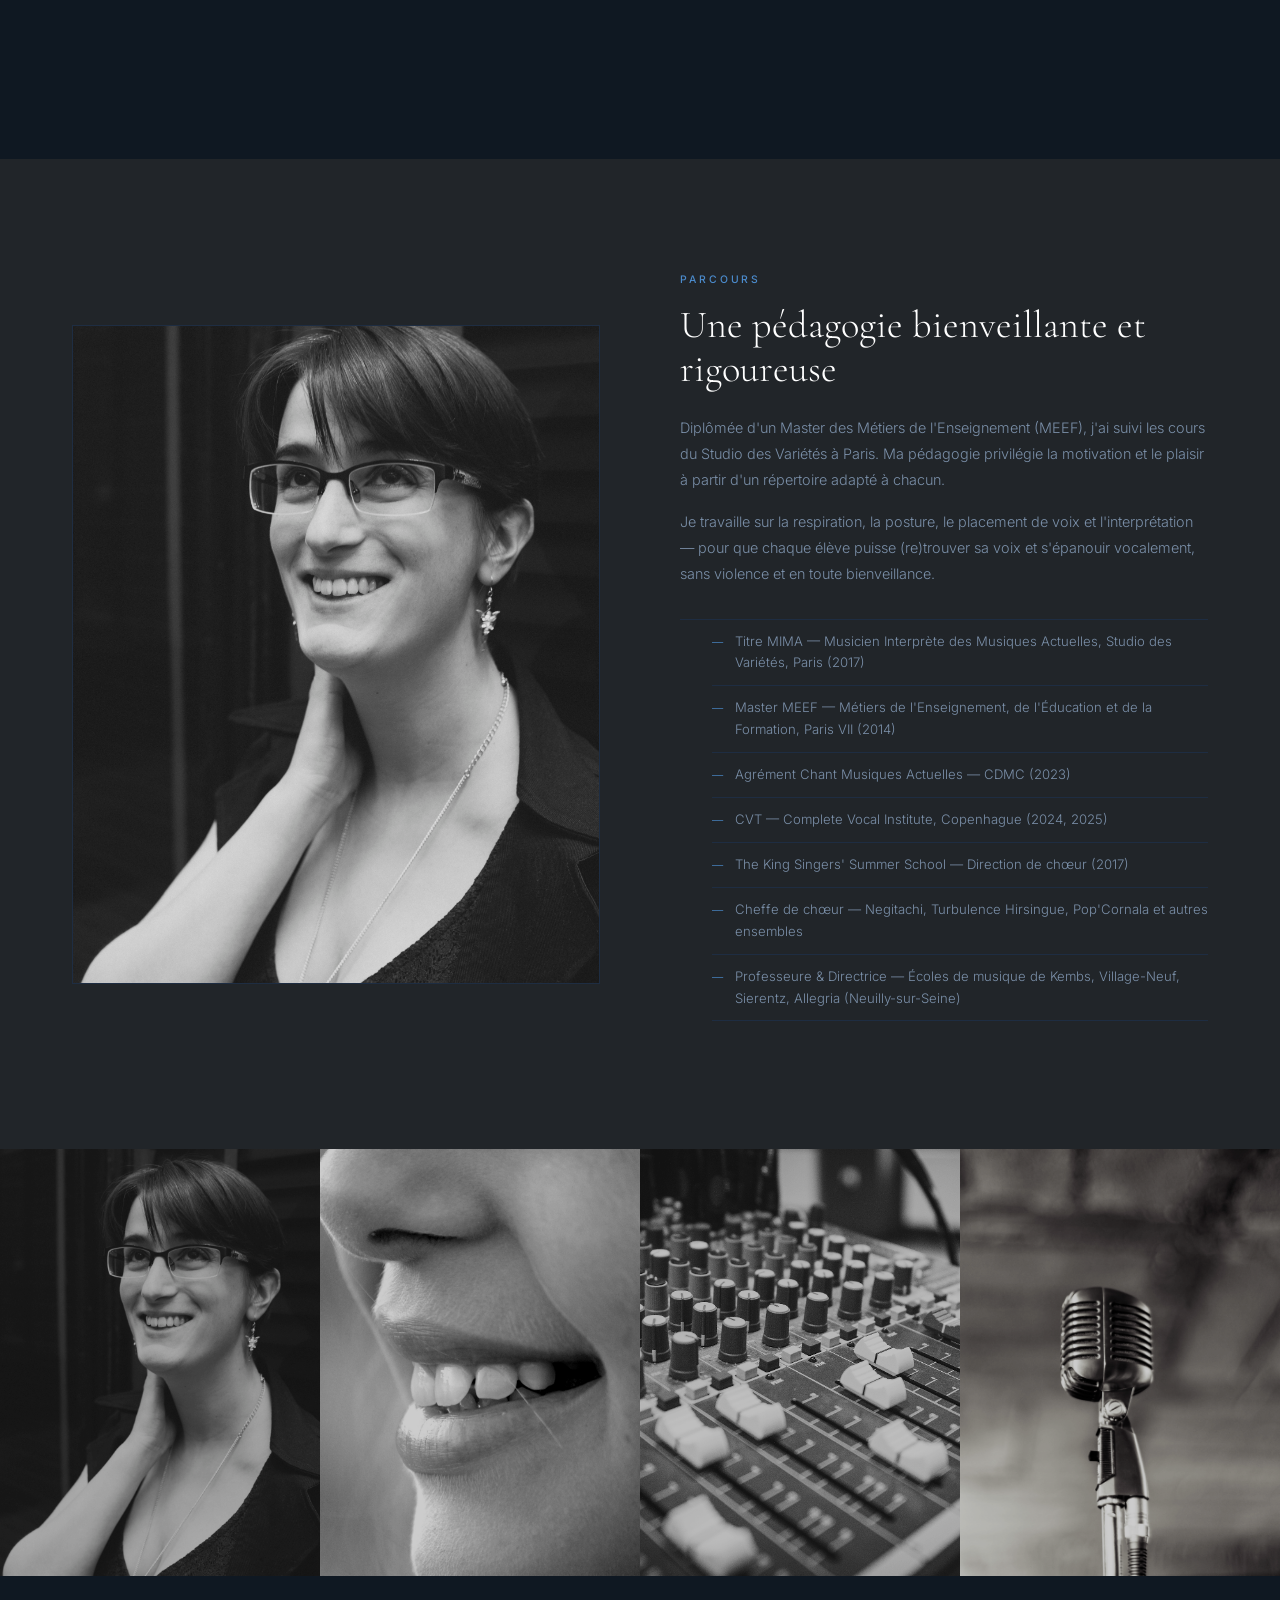
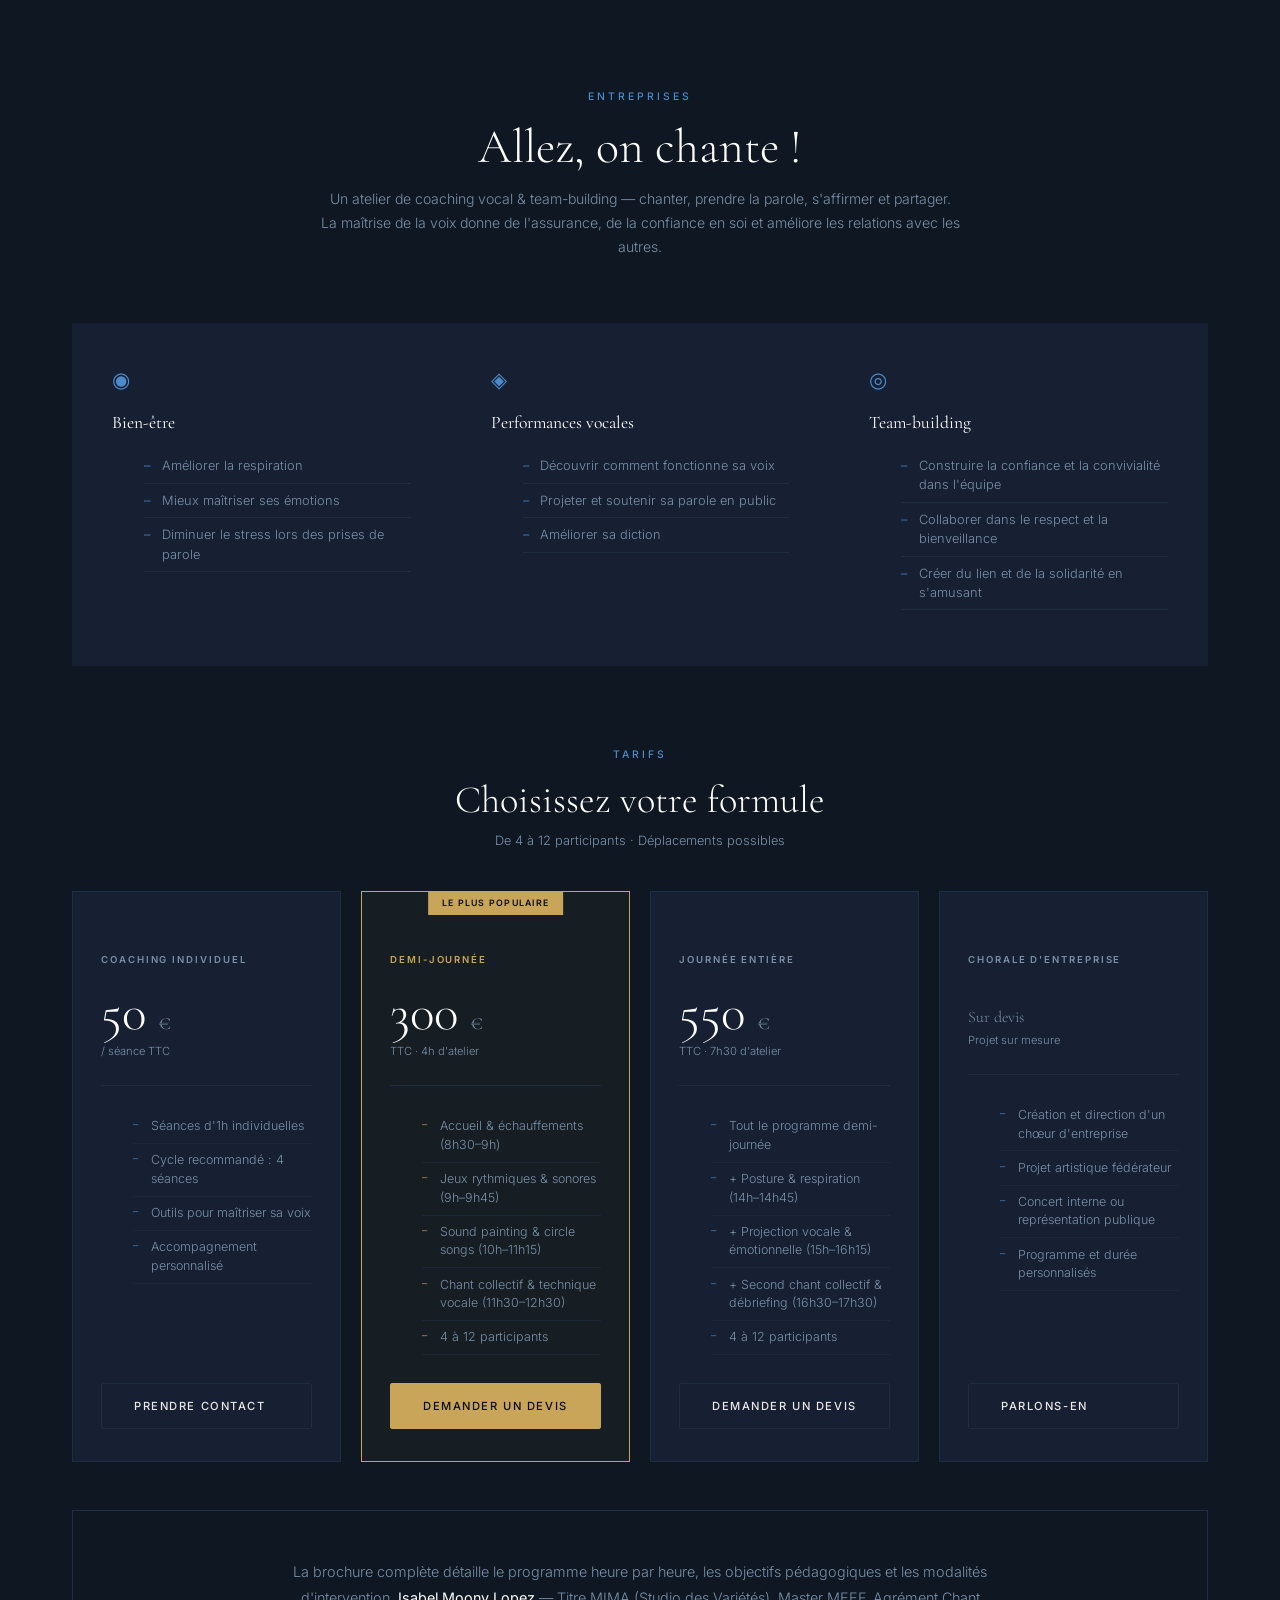
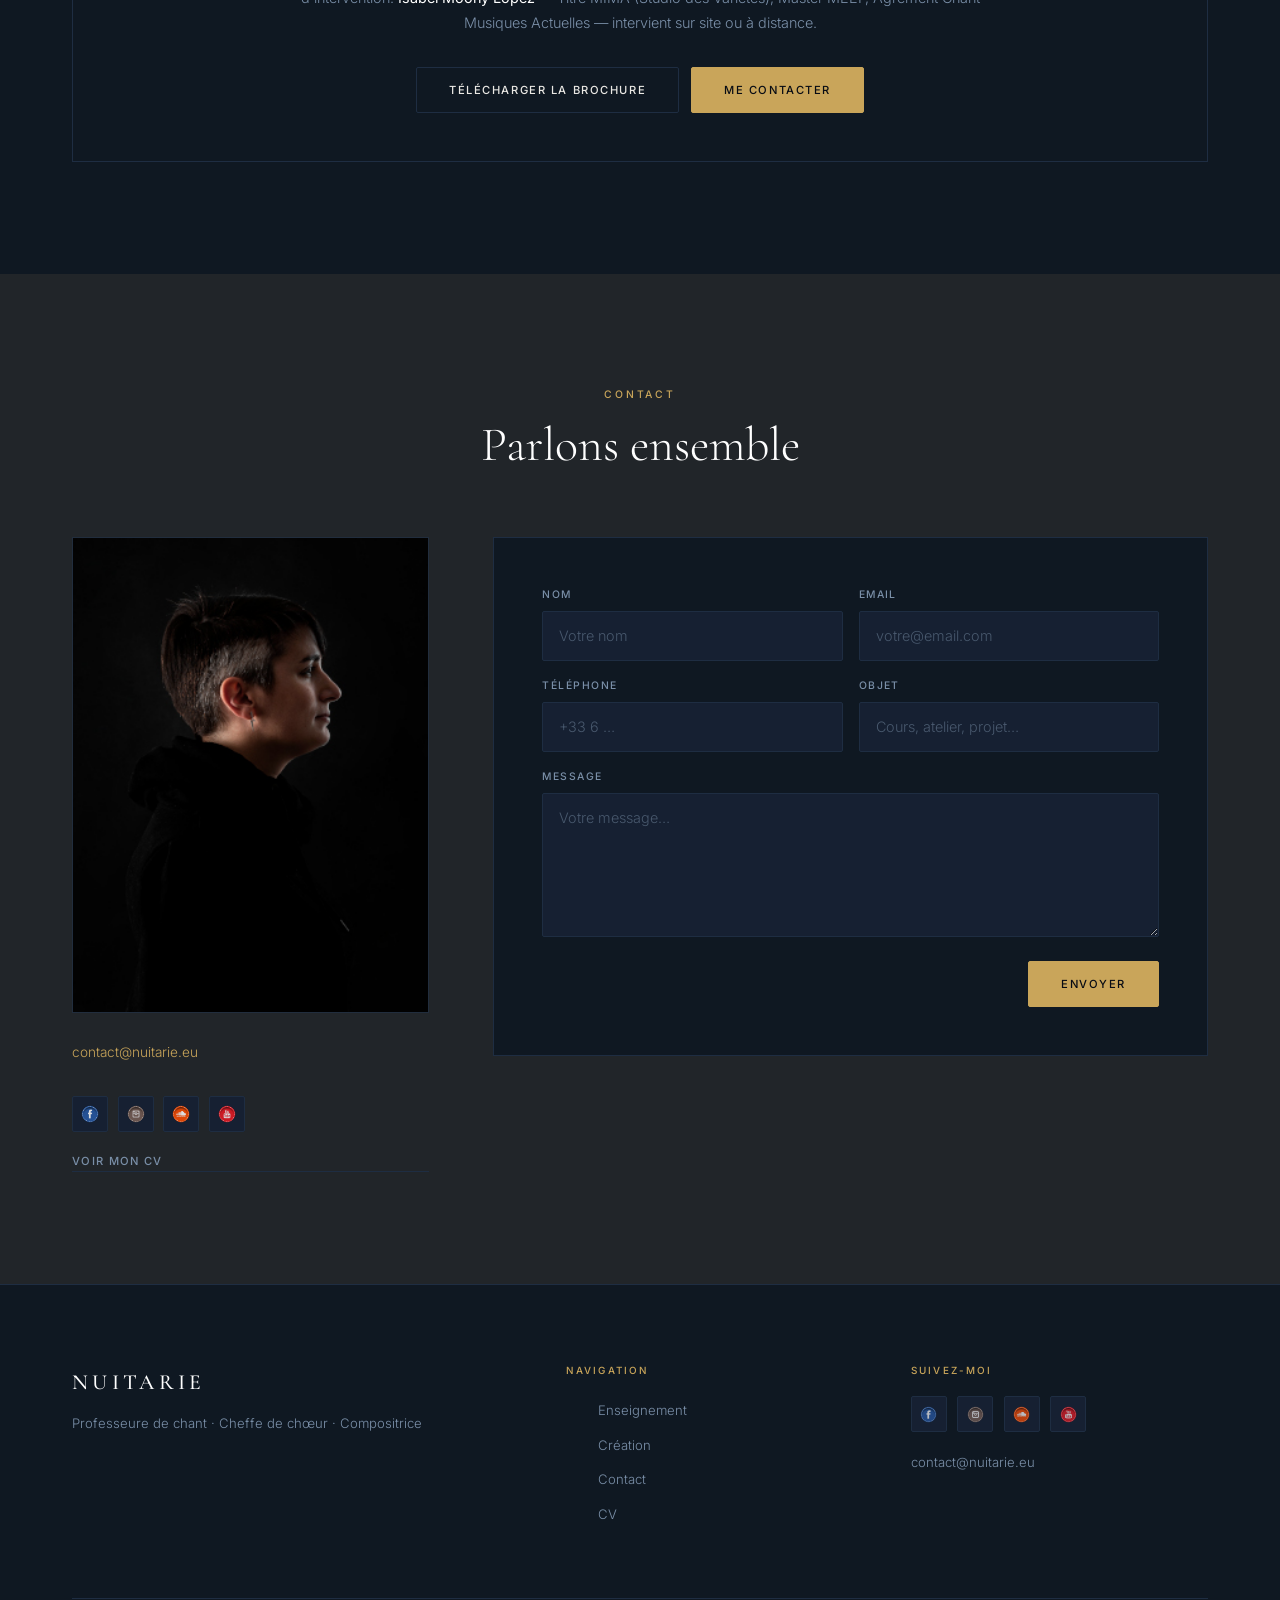
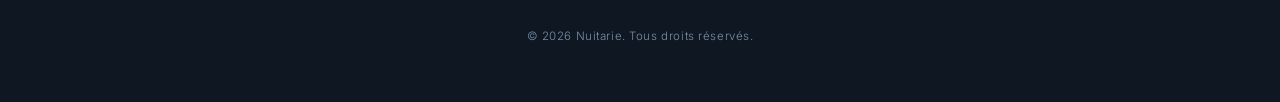
==== commit f80e6095: "fix: update redesign content and mobile layout - Tariff 40€ → 50€, remove Superprof/Apprentus links " ====
--- a/redesign/index.html
+++ b/redesign/index.html
@@ -131,11 +131,7 @@
                 <span class="fr-text">Cours de chant et de technique vocale, individuels ou en petit groupe (jusqu'à 3 élèves). Vous choisissez vos chansons et nous explorons ensemble les possibilités de votre voix, dans le plaisir et le bien-être.</span>
                 <span class="en-text">Singing and vocal technique lessons, individual or small group (up to 3 students). You choose your songs and we explore the possibilities of your voice together, with pleasure and well-being in mind.</span>
               </p>
-              <div class="service-price">40 € / h</div>
-              <div class="service-links">
-                <a href="https://www.superprof.fr/professeure-chant-huningue-donne-cours-chant-musique-specialite-musiques-actuelles.html" target="_blank" rel="noopener">Superprof ↗</a>
-                <a href="https://www.apprentus.fr/cours-particuliers/huningue/art-musique/solfege/singing-lessons-modern-music-vocal-coachin" target="_blank" rel="noopener">Apprentus ↗</a>
-              </div>
+              <div class="service-price">50 € / h</div>
             </div>
 
             <div class="service-card">
@@ -145,8 +141,8 @@
                 <span class="en-text">Choir Direction</span>
               </h3>
               <p>
-                <span class="fr-text">Cheffe de chœur du groupe vocal <a href="http://negitachi.fr" target="_blank" rel="noopener">Negitachi</a>, chœur de référence pour le répertoire geek en région parisienne. Intervenante à <a href="http://www.ecoledemusiqueallegria.eu/" target="_blank" rel="noopener">l'école de musique Allegria</a> à Neuilly-sur-Seine.</span>
-                <span class="en-text">Choir director of <a href="http://negitachi.fr" target="_blank" rel="noopener">Negitachi</a>, the reference choir for geek repertoire in the Paris area. Also teaches at <a href="http://www.ecoledemusiqueallegria.eu/" target="_blank" rel="noopener">Allegria music school</a> in Neuilly-sur-Seine.</span>
+                <span class="fr-text">Cheffe de <a href="https://turbulence68.jimdofree.com/" target="_blank" rel="noopener">Turbulence</a> à Hirsingue (35 voix, chansons françaises mises en scène) et présidente de <a href="https://www.popcornala.fr/" target="_blank" rel="noopener">Pop'Cornala</a> — 8 voix a cappella à Huningue qui chantent la pop-culture avec beaucoup trop d'enthousiasme.</span>
+                <span class="en-text">Director of <a href="https://turbulence68.jimdofree.com/" target="_blank" rel="noopener">Turbulence</a> in Hirsingue (35 singers, staged French songs) and president of <a href="https://www.popcornala.fr/" target="_blank" rel="noopener">Pop'Cornala</a> — 8 a cappella voices in Huningue singing pop-culture with way too much enthusiasm.</span>
               </p>
             </div>
 
@@ -462,6 +458,10 @@
               <p>
                 <span class="fr-text">Quatre EPs publiés, disponibles sur toutes les plateformes. Des expérimentations et travaux en cours accessibles sur SoundCloud, où l'univers créatif de Nuitarie se déploie librement.</span>
                 <span class="en-text">Four published EPs available on all platforms. Experiments and works in progress accessible on SoundCloud, where Nuitarie's creative world unfolds freely.</span>
+              </p>
+              <p>
+                <span class="fr-text">En parallèle, je prête ma voix, mon autharpe et mes petites percussions à <a href="https://www.goodvibesonly68.fr/" target="_blank" rel="noopener">Good Vibes Only</a> — un quartet bossa nova, samba &amp; folk basé en Alsace, pour les concerts en plein air et les soirées où l'on a besoin d'un peu de soleil.</span>
+                <span class="en-text">Alongside, I sing, play autoharp and small percussion in <a href="https://www.goodvibesonly68.fr/" target="_blank" rel="noopener">Good Vibes Only</a> — a bossa nova, samba &amp; folk quartet based in Alsace, for open-air gigs and evenings that could use a little sunshine.</span>
               </p>
               <div class="streaming-icons-row">
                 <a href="https://open.spotify.com/album/6PjwZkGaOBeuKfvza1zWz5" target="_blank" title="Spotify" rel="noopener">
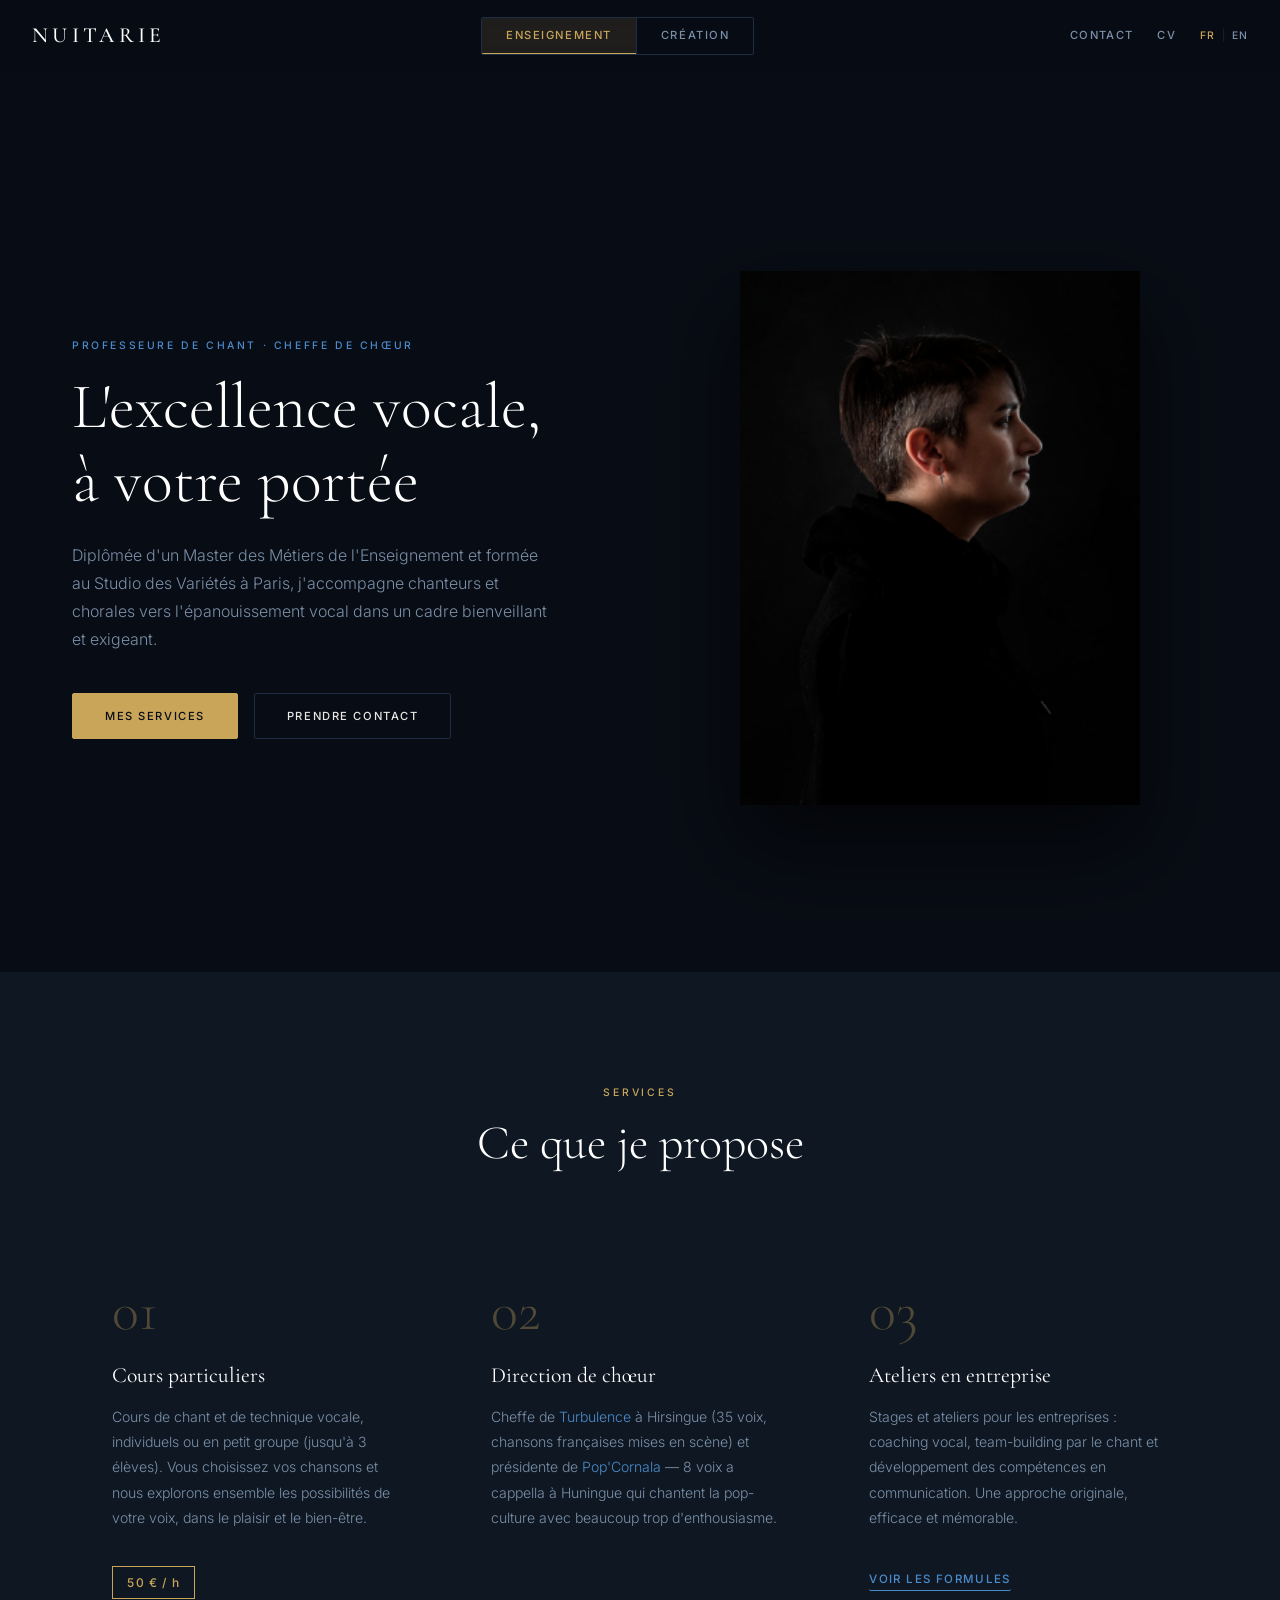
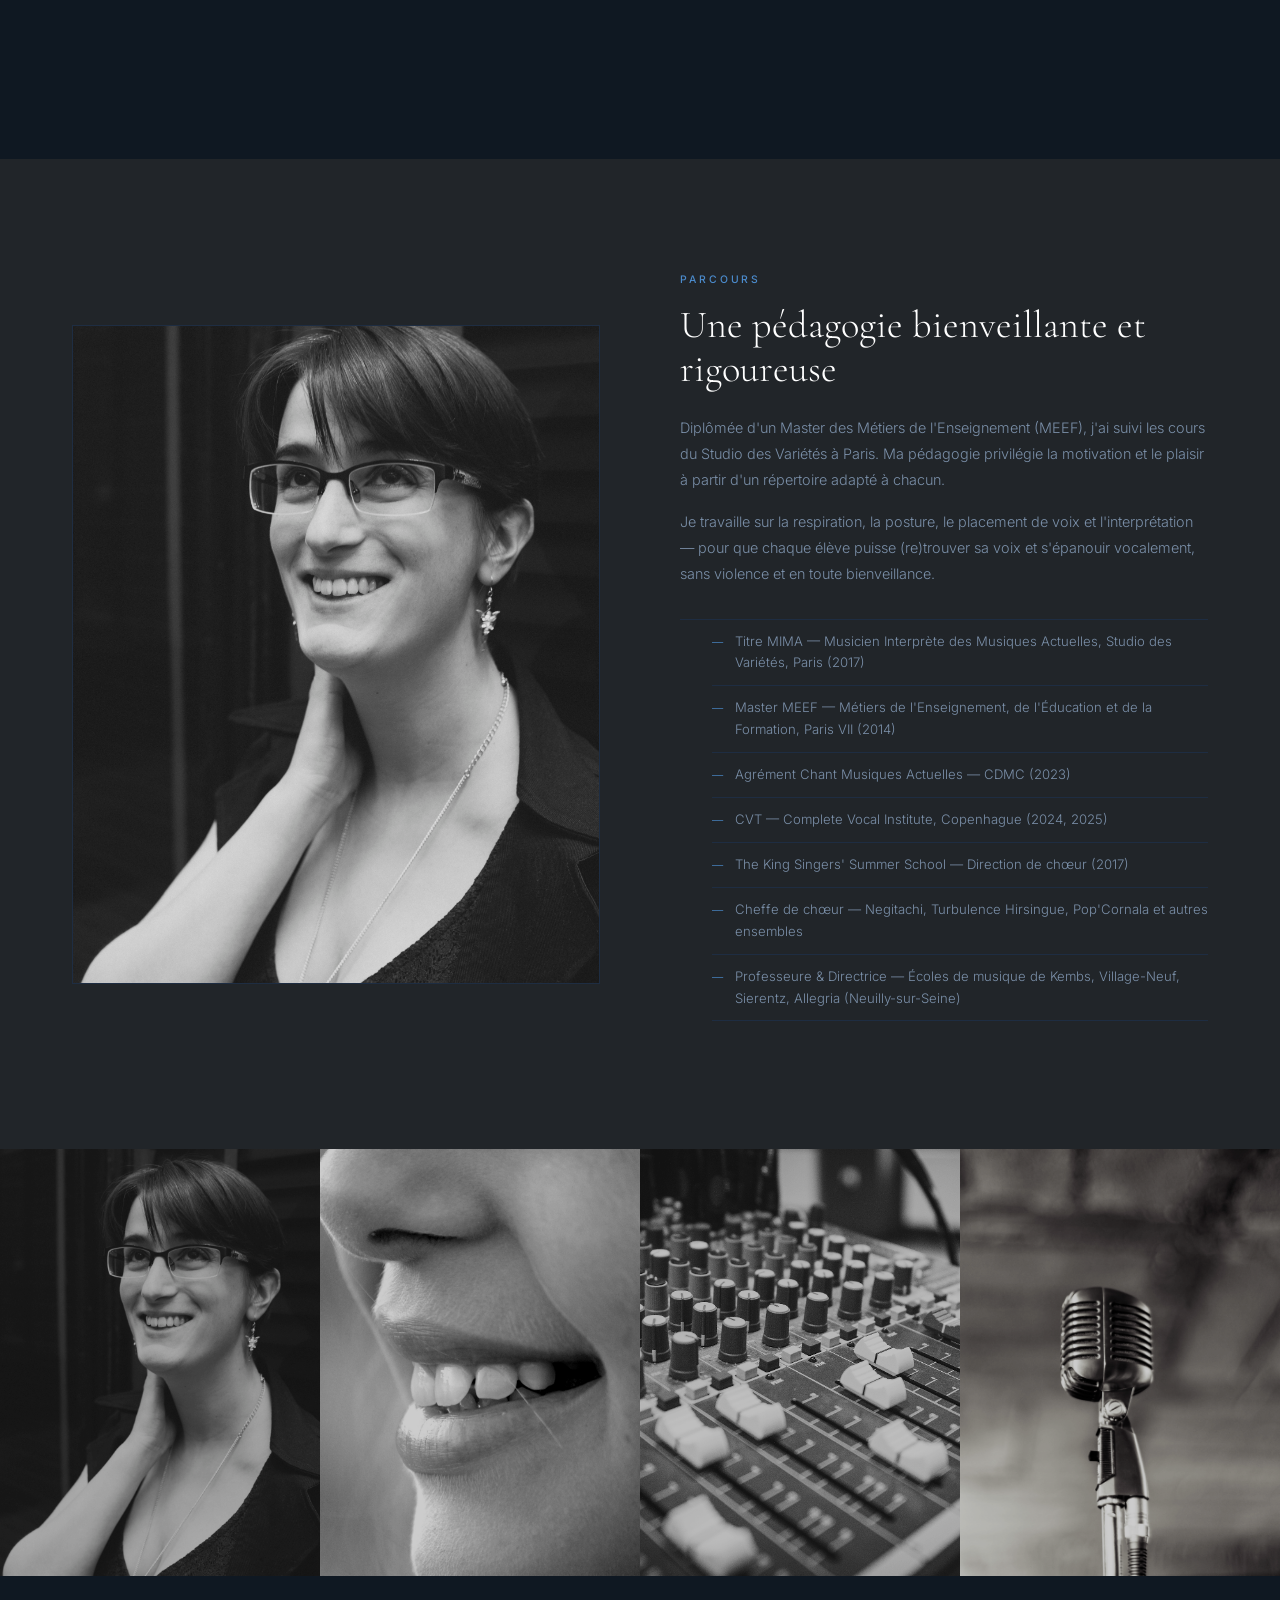
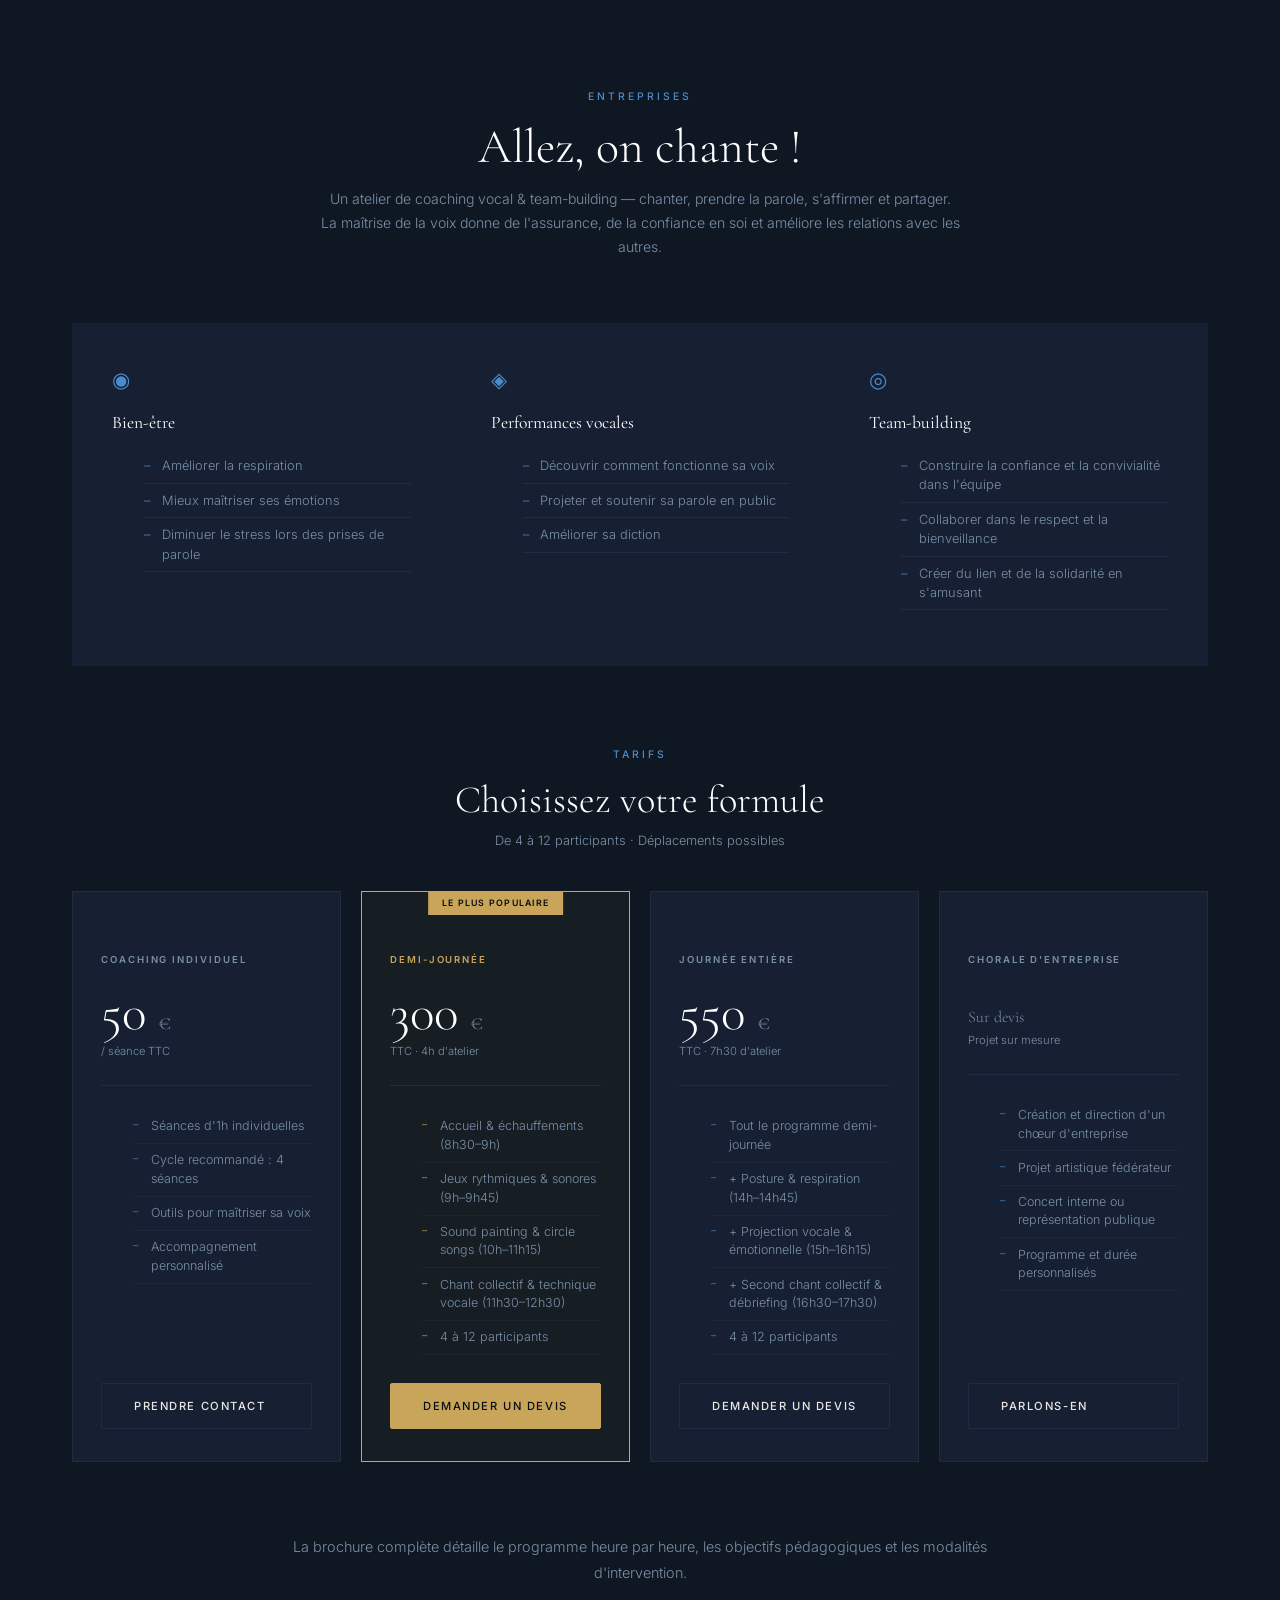
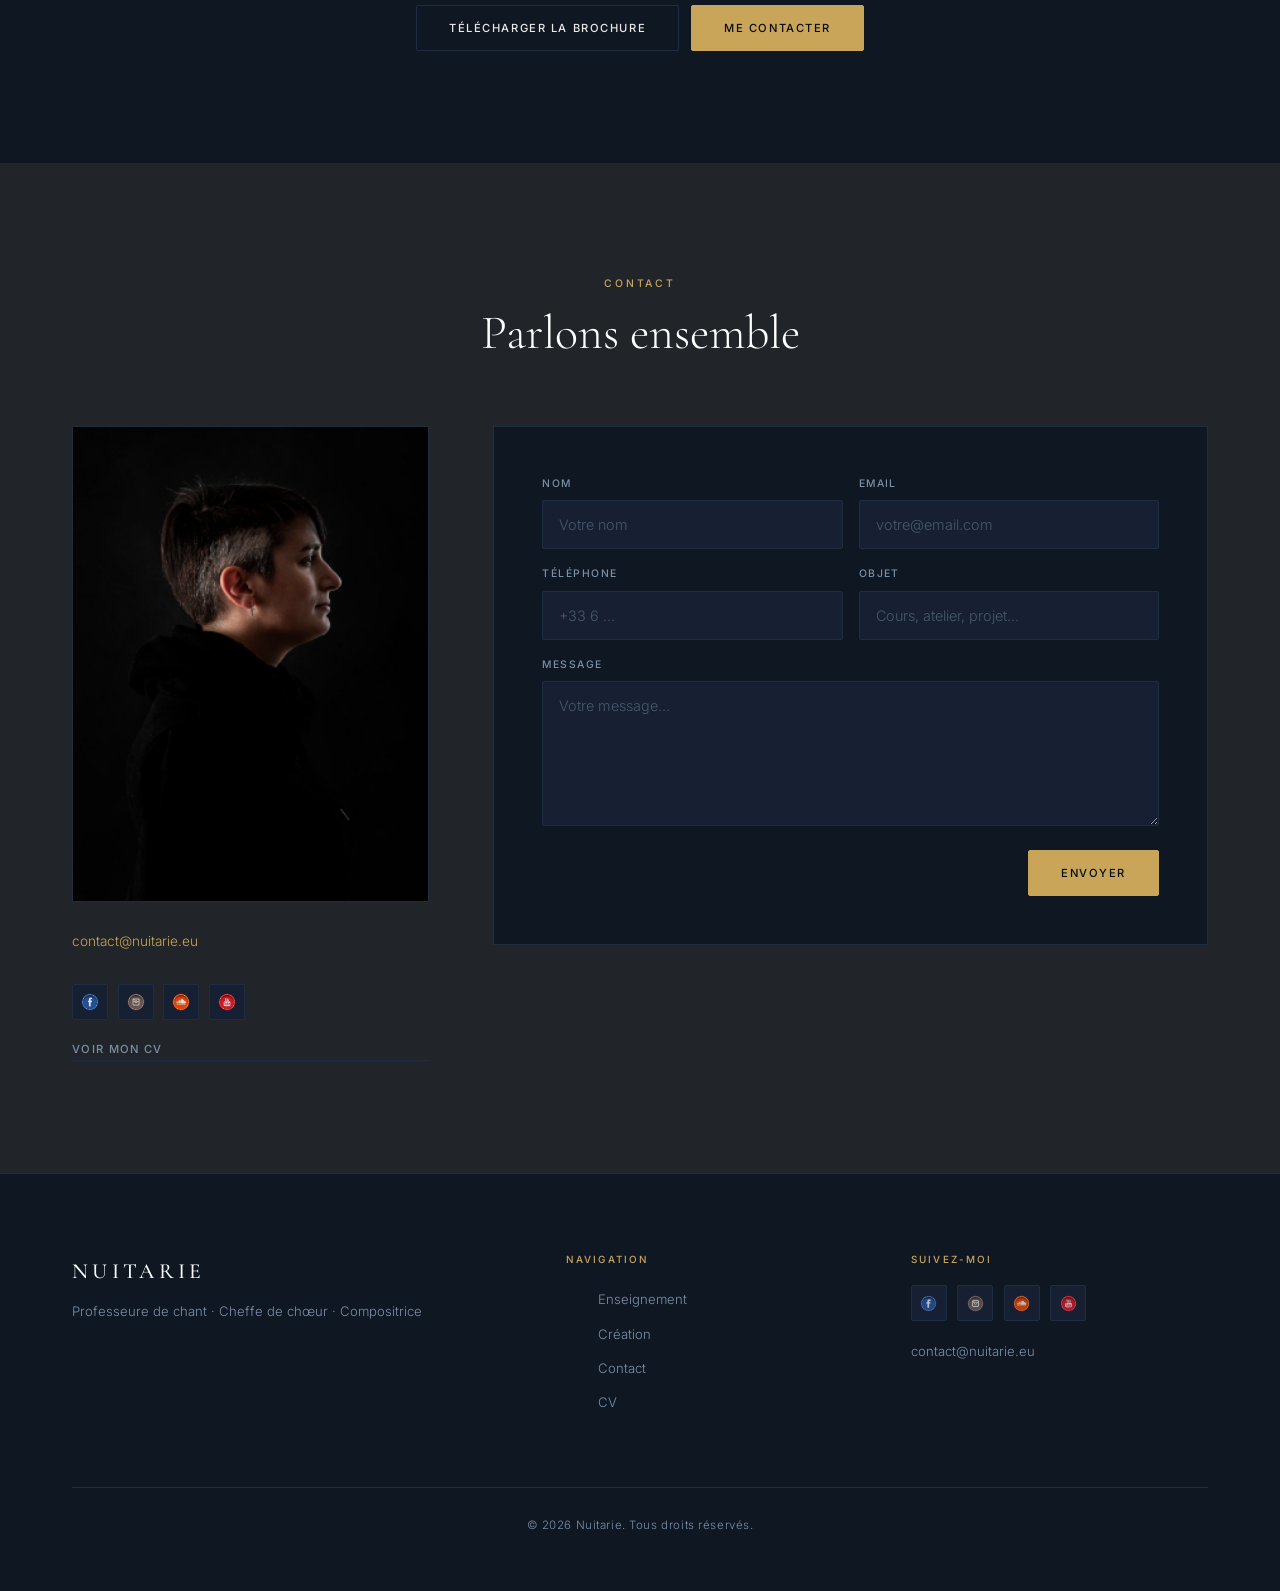
==== commit b9df3cbe: "fix: refine enterprise section and content updates - Enterprise card 03 links to section anchor inst" ====
--- a/redesign/index.html
+++ b/redesign/index.html
@@ -156,9 +156,9 @@
                 <span class="fr-text">Stages et ateliers pour les entreprises : coaching vocal, team-building par le chant et développement des compétences en communication. Une approche originale, efficace et mémorable.</span>
                 <span class="en-text">Workshops for companies: vocal coaching, singing-based team-building and communication skills development. An original, effective and memorable approach.</span>
               </p>
-              <a href="../data/Ateliers pour entreprises.pdf" target="_blank" class="service-download">
-                <span class="fr-text">Télécharger la brochure</span>
-                <span class="en-text">Download the brochure</span>
+              <a href="#enterprise" class="service-download">
+                <span class="fr-text">Voir les formules</span>
+                <span class="en-text">See the packages</span>
               </a>
             </div>
 
@@ -215,7 +215,7 @@
       </section>
 
       <!-- Enterprise full section -->
-      <section class="section-block bg-surface">
+      <section id="enterprise" class="section-block bg-surface">
         <div class="content-container">
 
           <div class="section-header">
@@ -379,8 +379,8 @@
           <!-- Bonus strip -->
           <div class="enterprise-bonus">
             <p>
-              <span class="fr-text">La brochure complète détaille le programme heure par heure, les objectifs pédagogiques et les modalités d'intervention. <strong>Isabel Moony Lopez</strong> — Titre MIMA (Studio des Variétés), Master MEEF, Agrément Chant Musiques Actuelles — intervient sur site ou à distance.</span>
-              <span class="en-text">The full brochure details the hour-by-hour programme, learning objectives and delivery modalities. <strong>Isabel Moony Lopez</strong> — MIMA certification (Studio des Variétés), Master's in Teaching, Accreditation in Contemporary Singing — works on-site or remotely.</span>
+              <span class="fr-text">La brochure complète détaille le programme heure par heure, les objectifs pédagogiques et les modalités d'intervention.</span>
+              <span class="en-text">The full brochure details the hour-by-hour programme, learning objectives and delivery modalities.</span>
             </p>
             <div class="enterprise-bonus-actions">
               <a href="../data/Ateliers pour entreprises.pdf" target="_blank" class="btn-ghost">
--- a/redesign/site.css
+++ b/redesign/site.css
@@ -1434,8 +1434,7 @@
 
 /* Enterprise bonus strip */
 .enterprise-bonus {
-  border: 1px solid var(--border);
-  padding: 3rem 2.5rem;
+  padding: 1.5rem 0 0;
   text-align: center;
 }
 .enterprise-bonus p {
@@ -1443,7 +1442,7 @@
   color: var(--text-muted);
   line-height: 1.75;
   max-width: 700px;
-  margin: 0 auto 2rem;
+  margin: 0 auto 1.25rem;
 }
 .enterprise-bonus strong { color: var(--white); font-weight: 400; }
 .enterprise-bonus-actions {
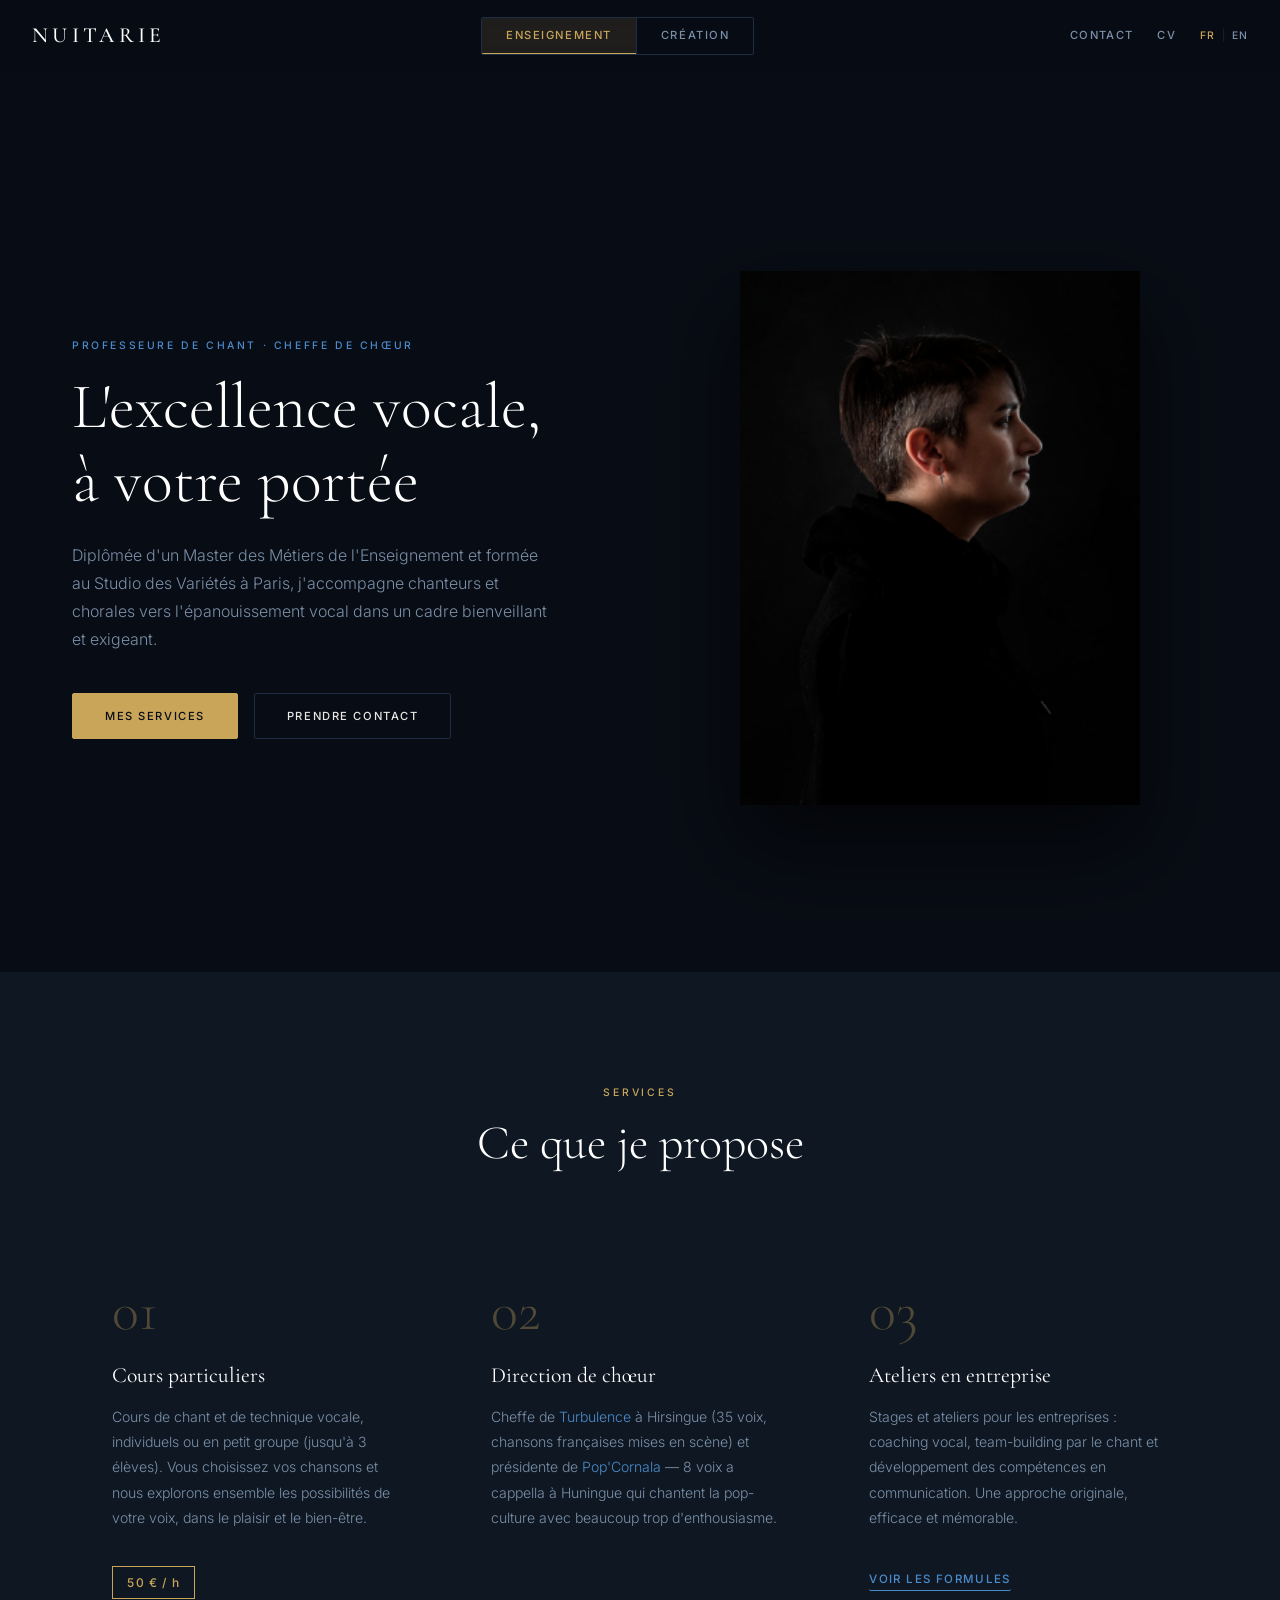
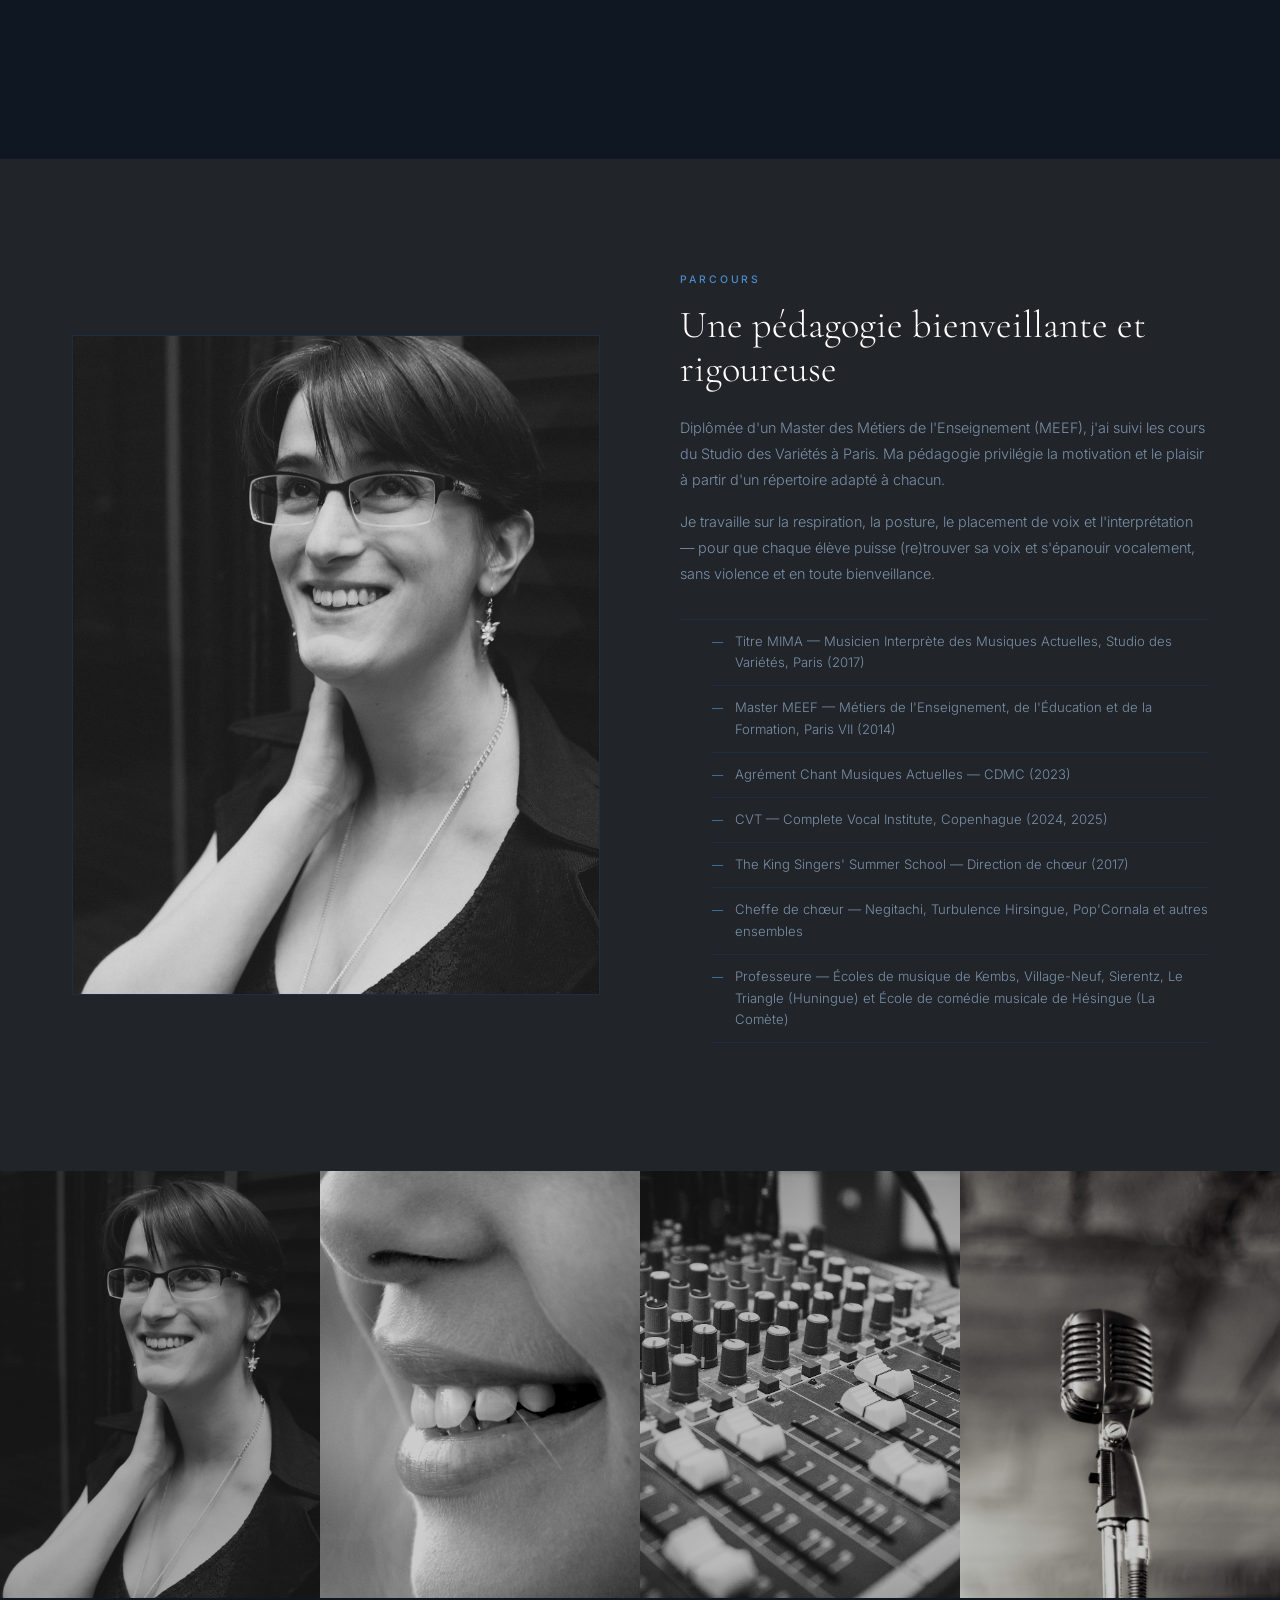
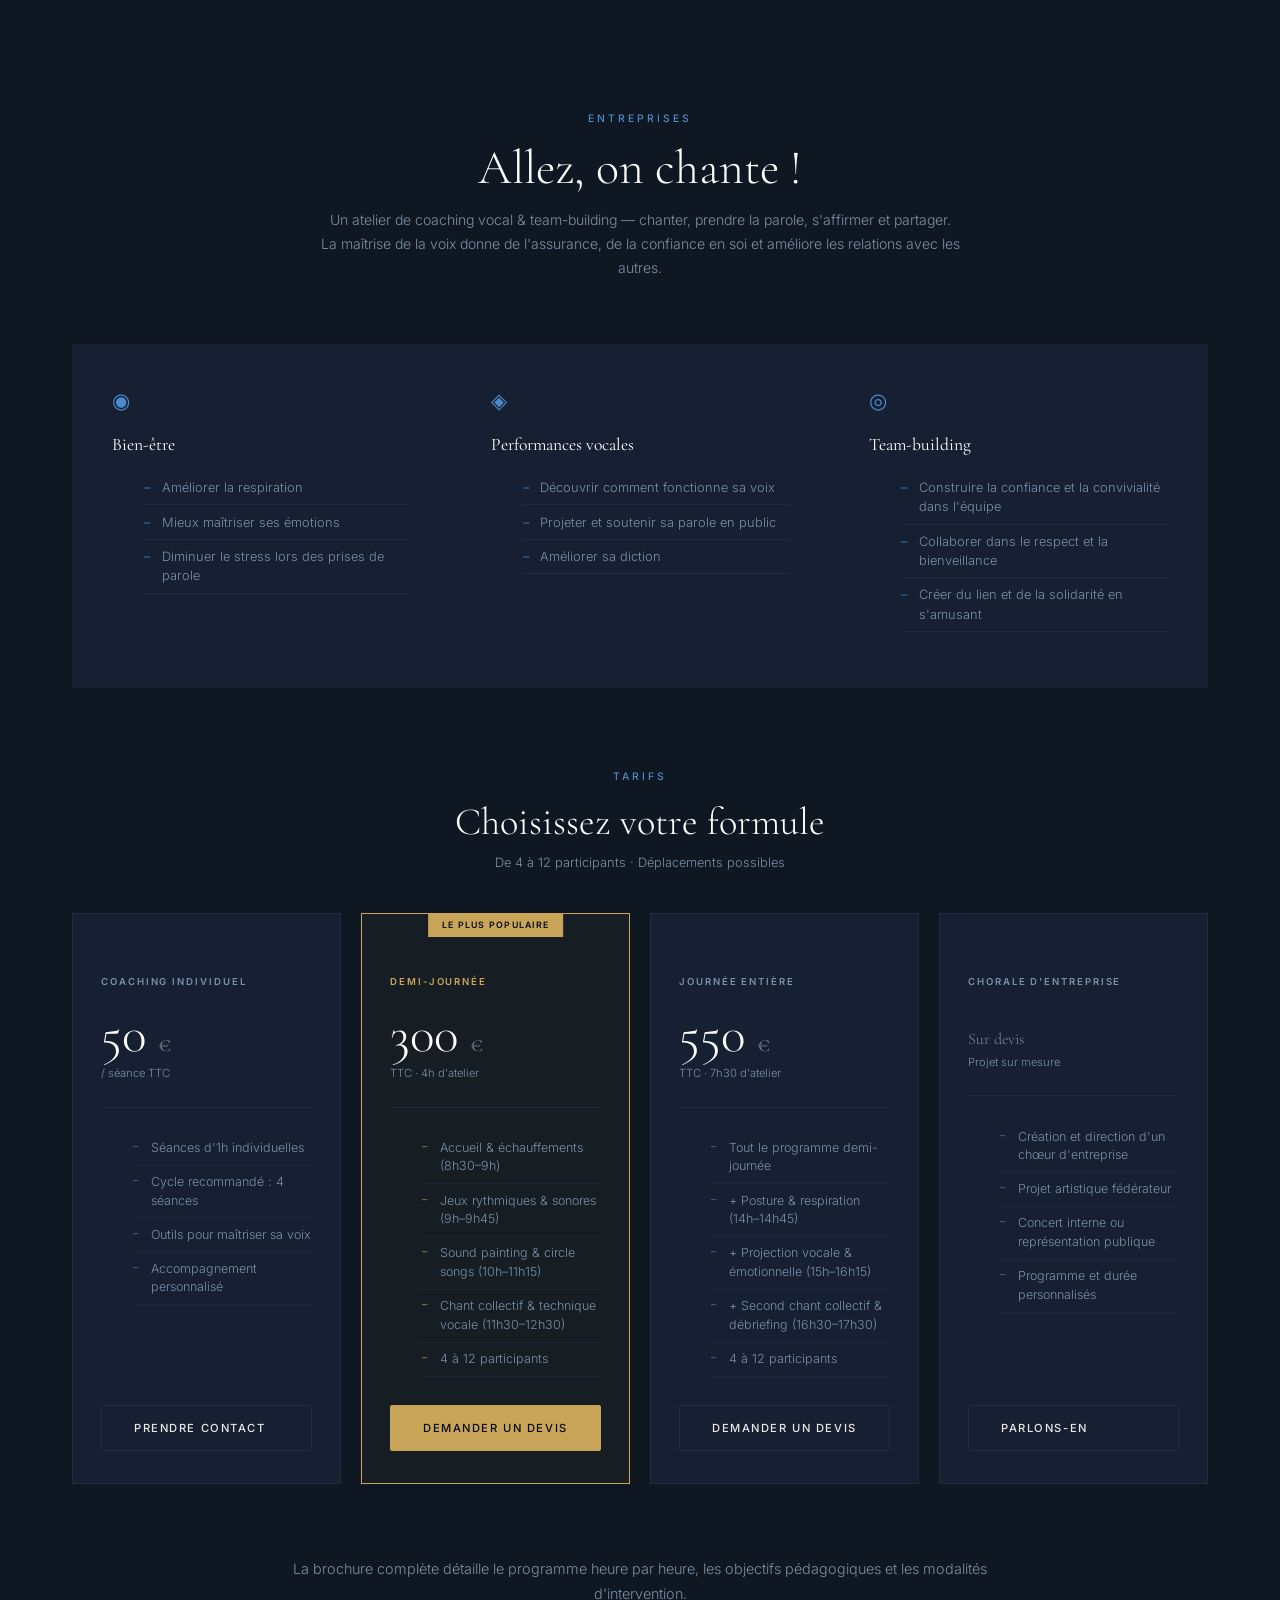
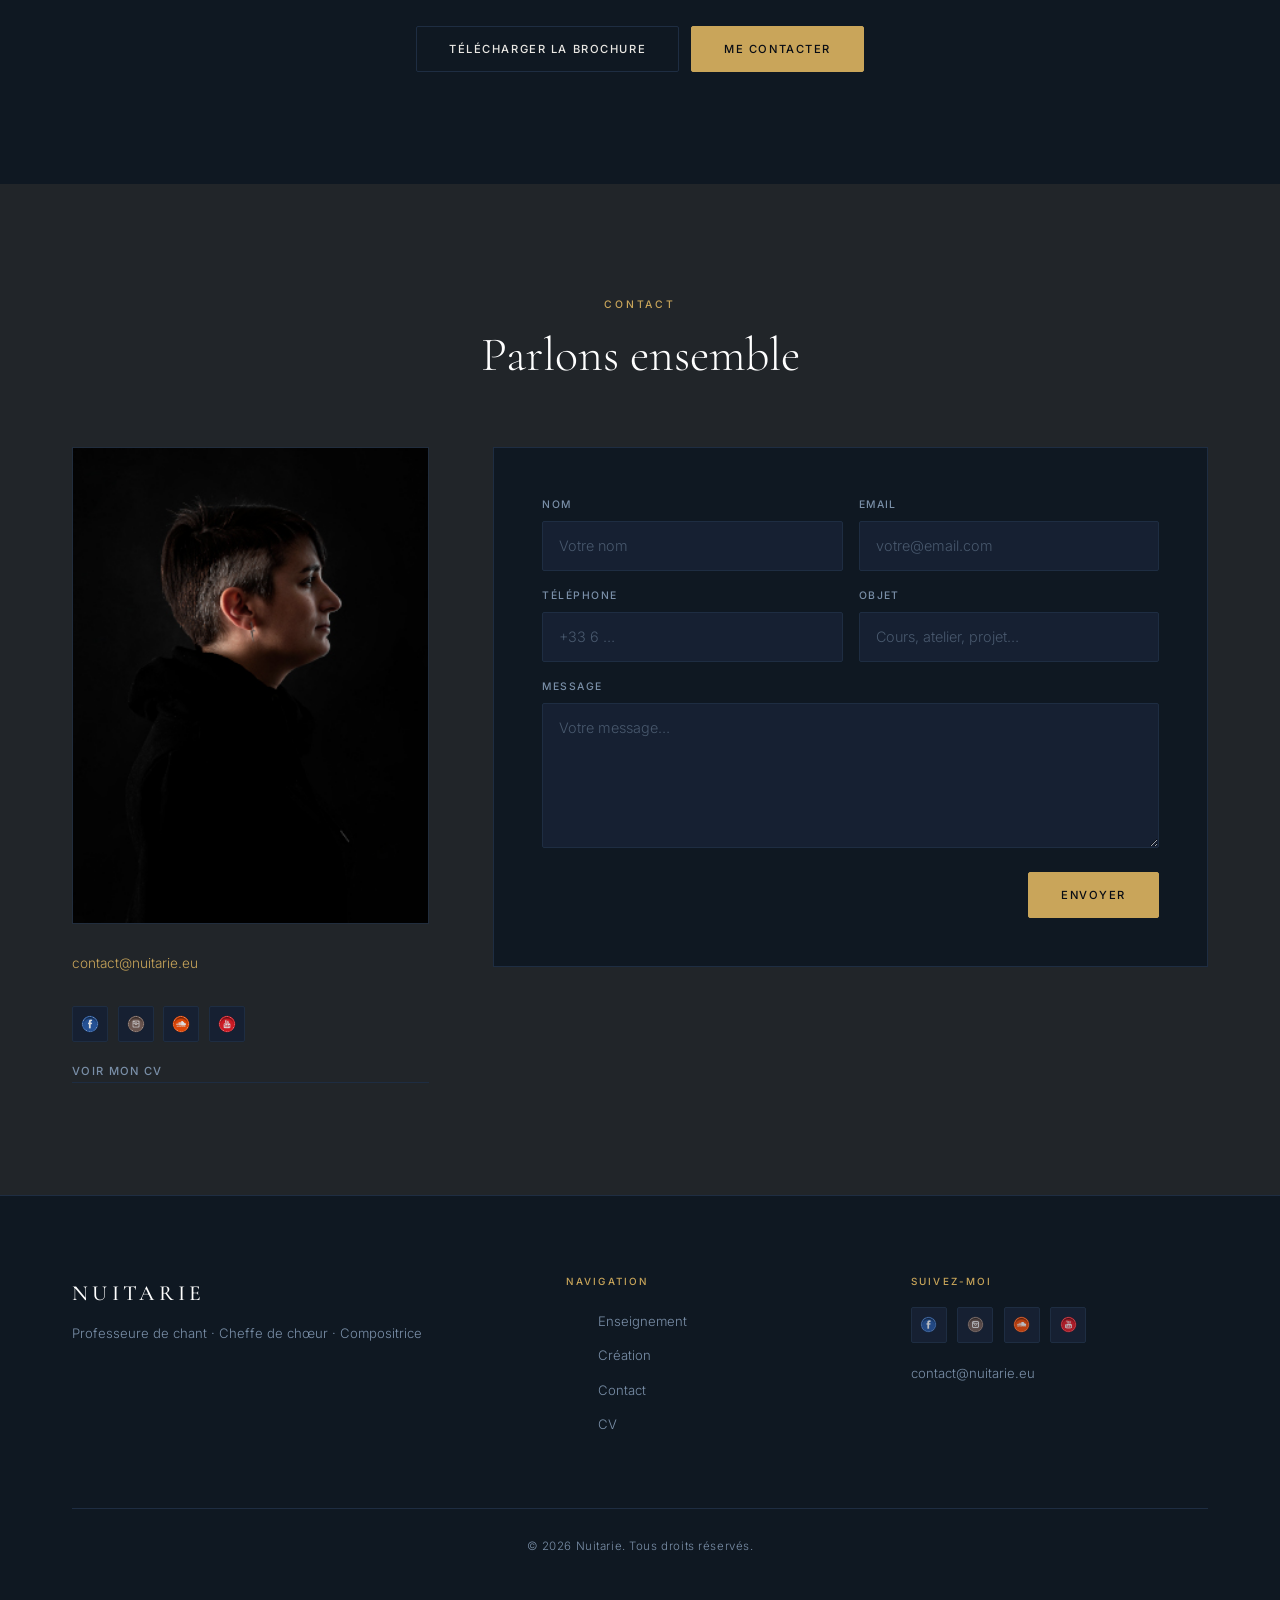
==== commit 35f0b8c7: "fix: update teaching schools, add outbound links for local SEO Replace Allegria with Le Triangle (Hu" ====
--- a/redesign/index.html
+++ b/redesign/index.html
@@ -197,7 +197,7 @@
                 <li><span class="fr-text">CVT — Complete Vocal Institute, Copenhague (2024, 2025)</span><span class="en-text">CVT — Complete Vocal Institute, Copenhagen (2024, 2025)</span></li>
                 <li><span class="fr-text">The King Singers' Summer School — Direction de chœur (2017)</span><span class="en-text">The King Singers' Summer School — Choral direction (2017)</span></li>
                 <li><span class="fr-text">Cheffe de chœur — Negitachi, Turbulence Hirsingue, Pop'Cornala et autres ensembles</span><span class="en-text">Choir Director — Negitachi, Turbulence Hirsingue, Pop'Cornala and other ensembles</span></li>
-                <li><span class="fr-text">Professeure &amp; Directrice — Écoles de musique de Kembs, Village-Neuf, Sierentz, Allegria (Neuilly-sur-Seine)</span><span class="en-text">Teacher &amp; Director — Music schools in Kembs, Village-Neuf, Sierentz, Allegria (Neuilly-sur-Seine)</span></li>
+                <li><span class="fr-text">Professeure — Écoles de musique de Kembs, Village-Neuf, Sierentz, <a href="https://www.huningue.fr/votre-quotidien/vie-culturelle/academie-des-arts/musique/" target="_blank" rel="noopener">Le Triangle (Huningue)</a> et <a href="https://www.lacometehesingue.fr/activites/ecole-de-comedie-musicale" target="_blank" rel="noopener">École de comédie musicale de Hésingue (La Comète)</a></span><span class="en-text">Teacher — Music schools in Kembs, Village-Neuf, Sierentz, <a href="https://www.huningue.fr/votre-quotidien/vie-culturelle/academie-des-arts/musique/" target="_blank" rel="noopener">Le Triangle (Huningue)</a> and <a href="https://www.lacometehesingue.fr/activites/ecole-de-comedie-musicale" target="_blank" rel="noopener">École de comédie musicale de Hésingue (La Comète)</a></span></li>
               </ul>
             </div>
           </div>
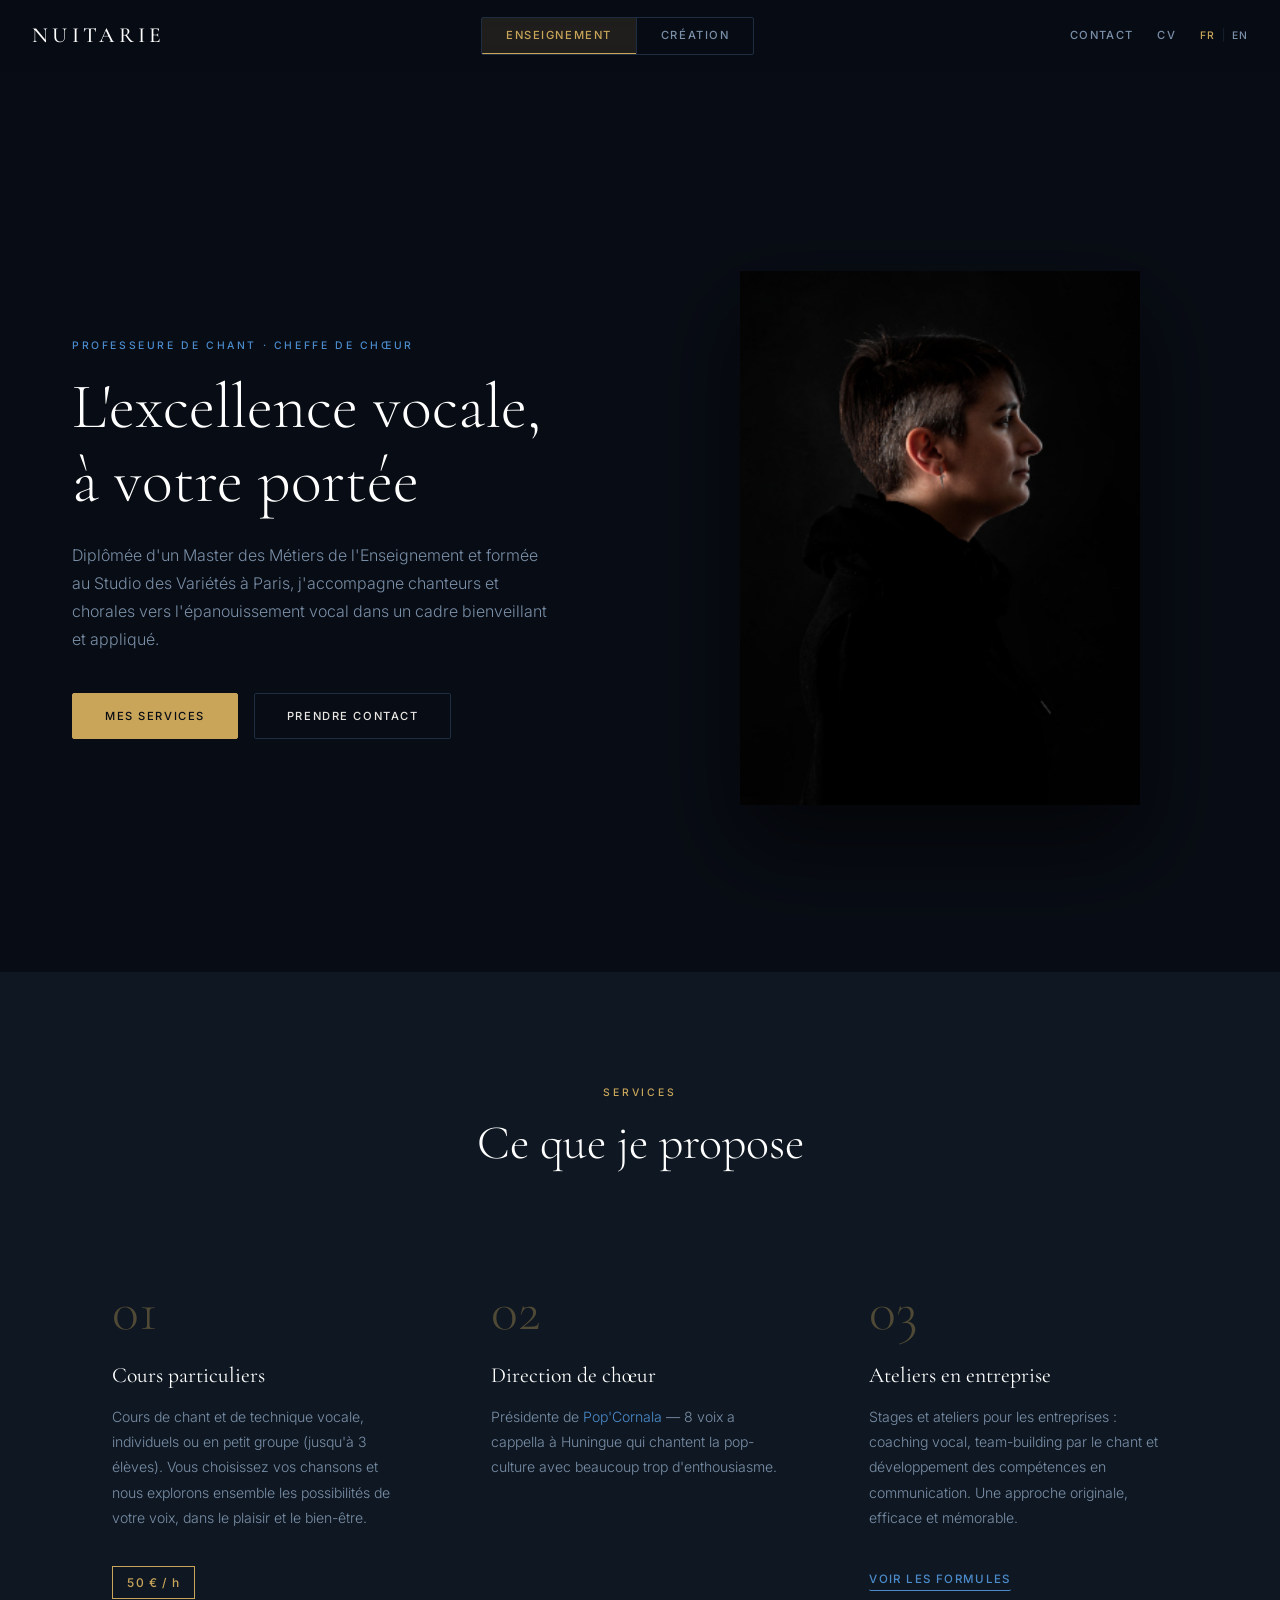
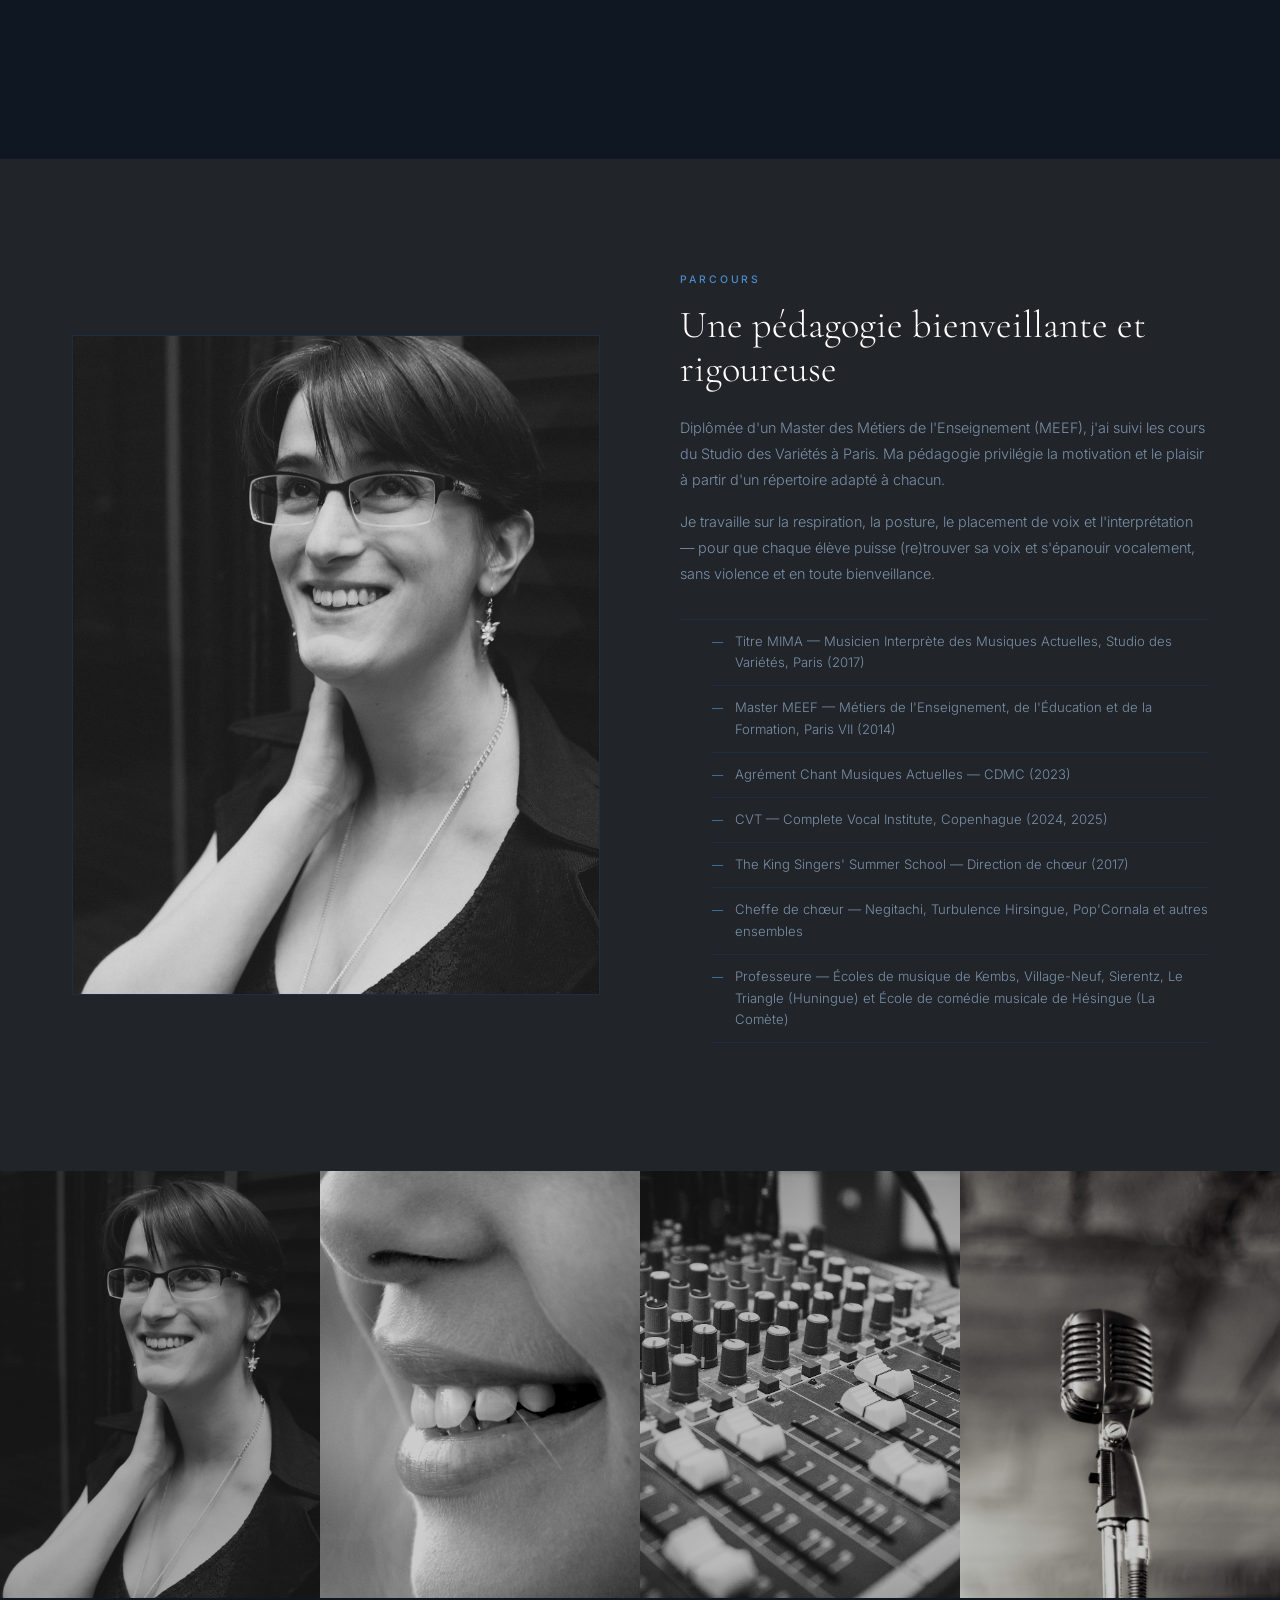
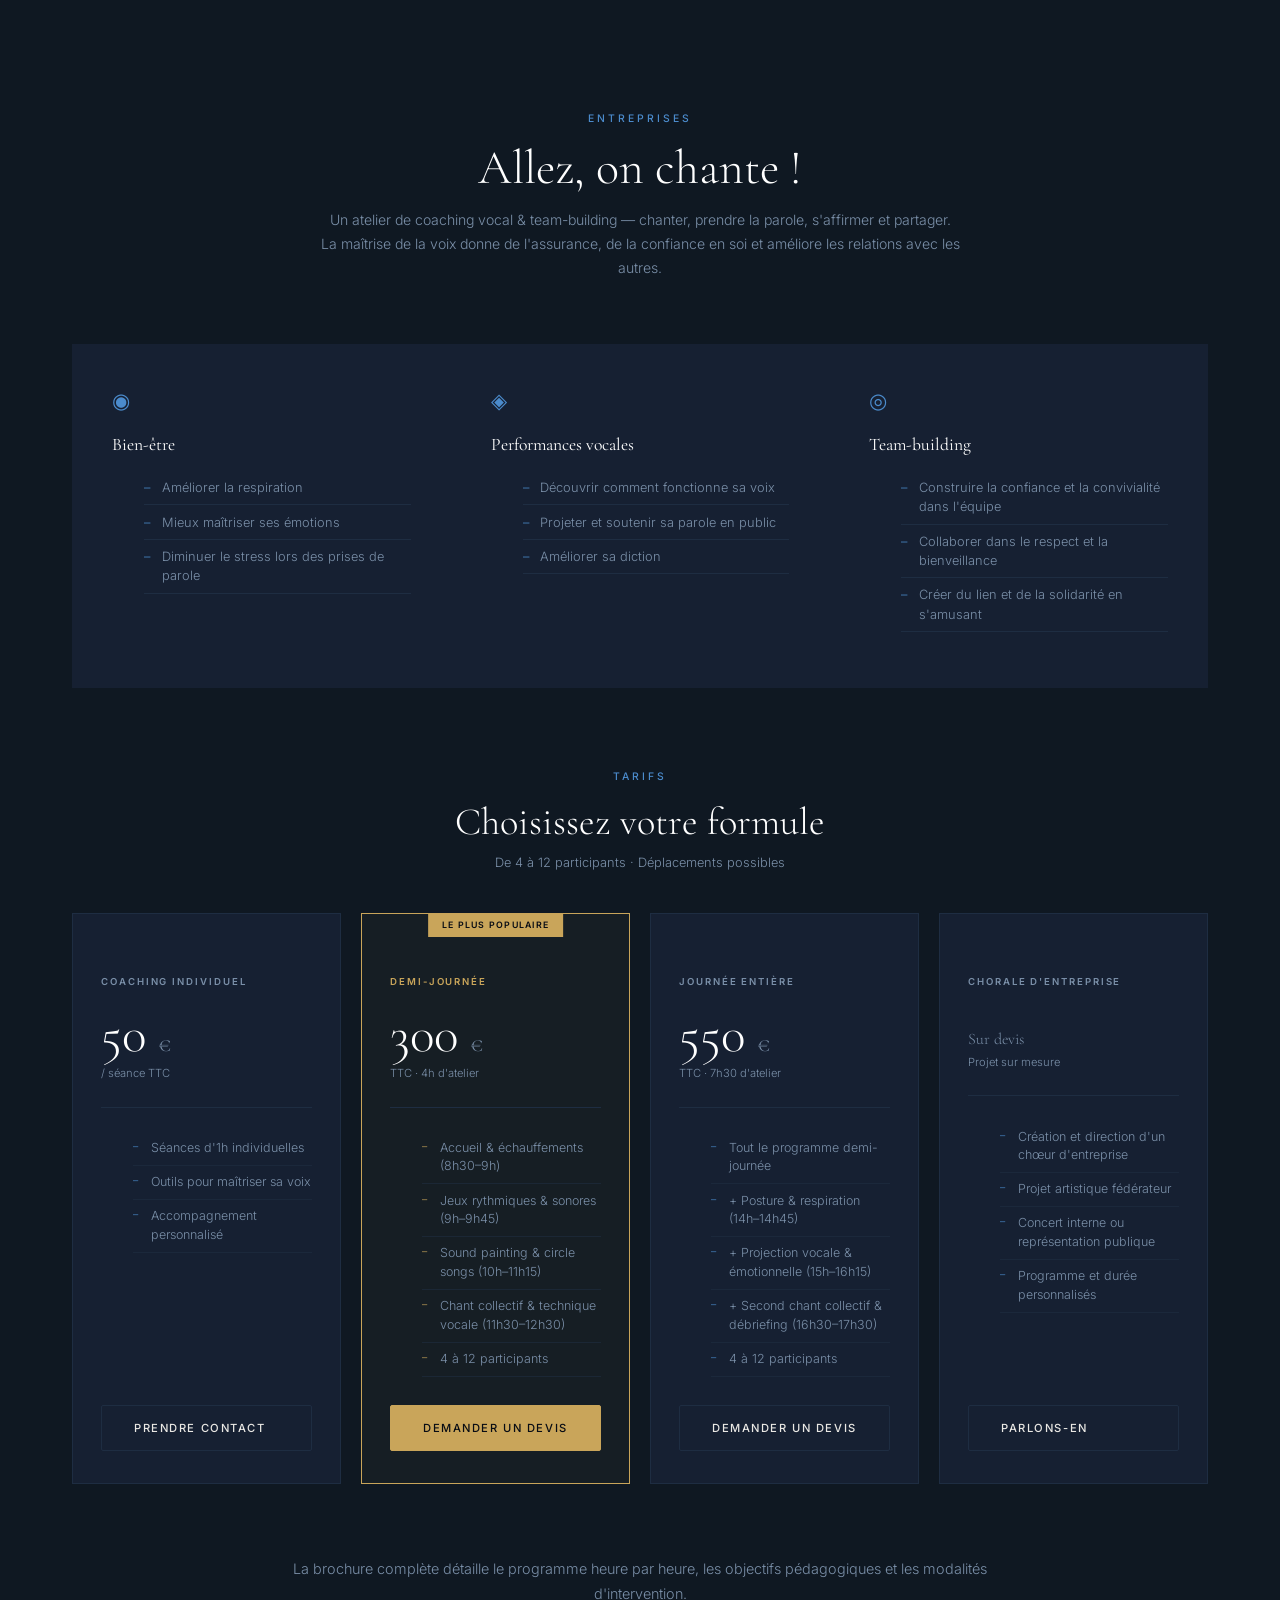
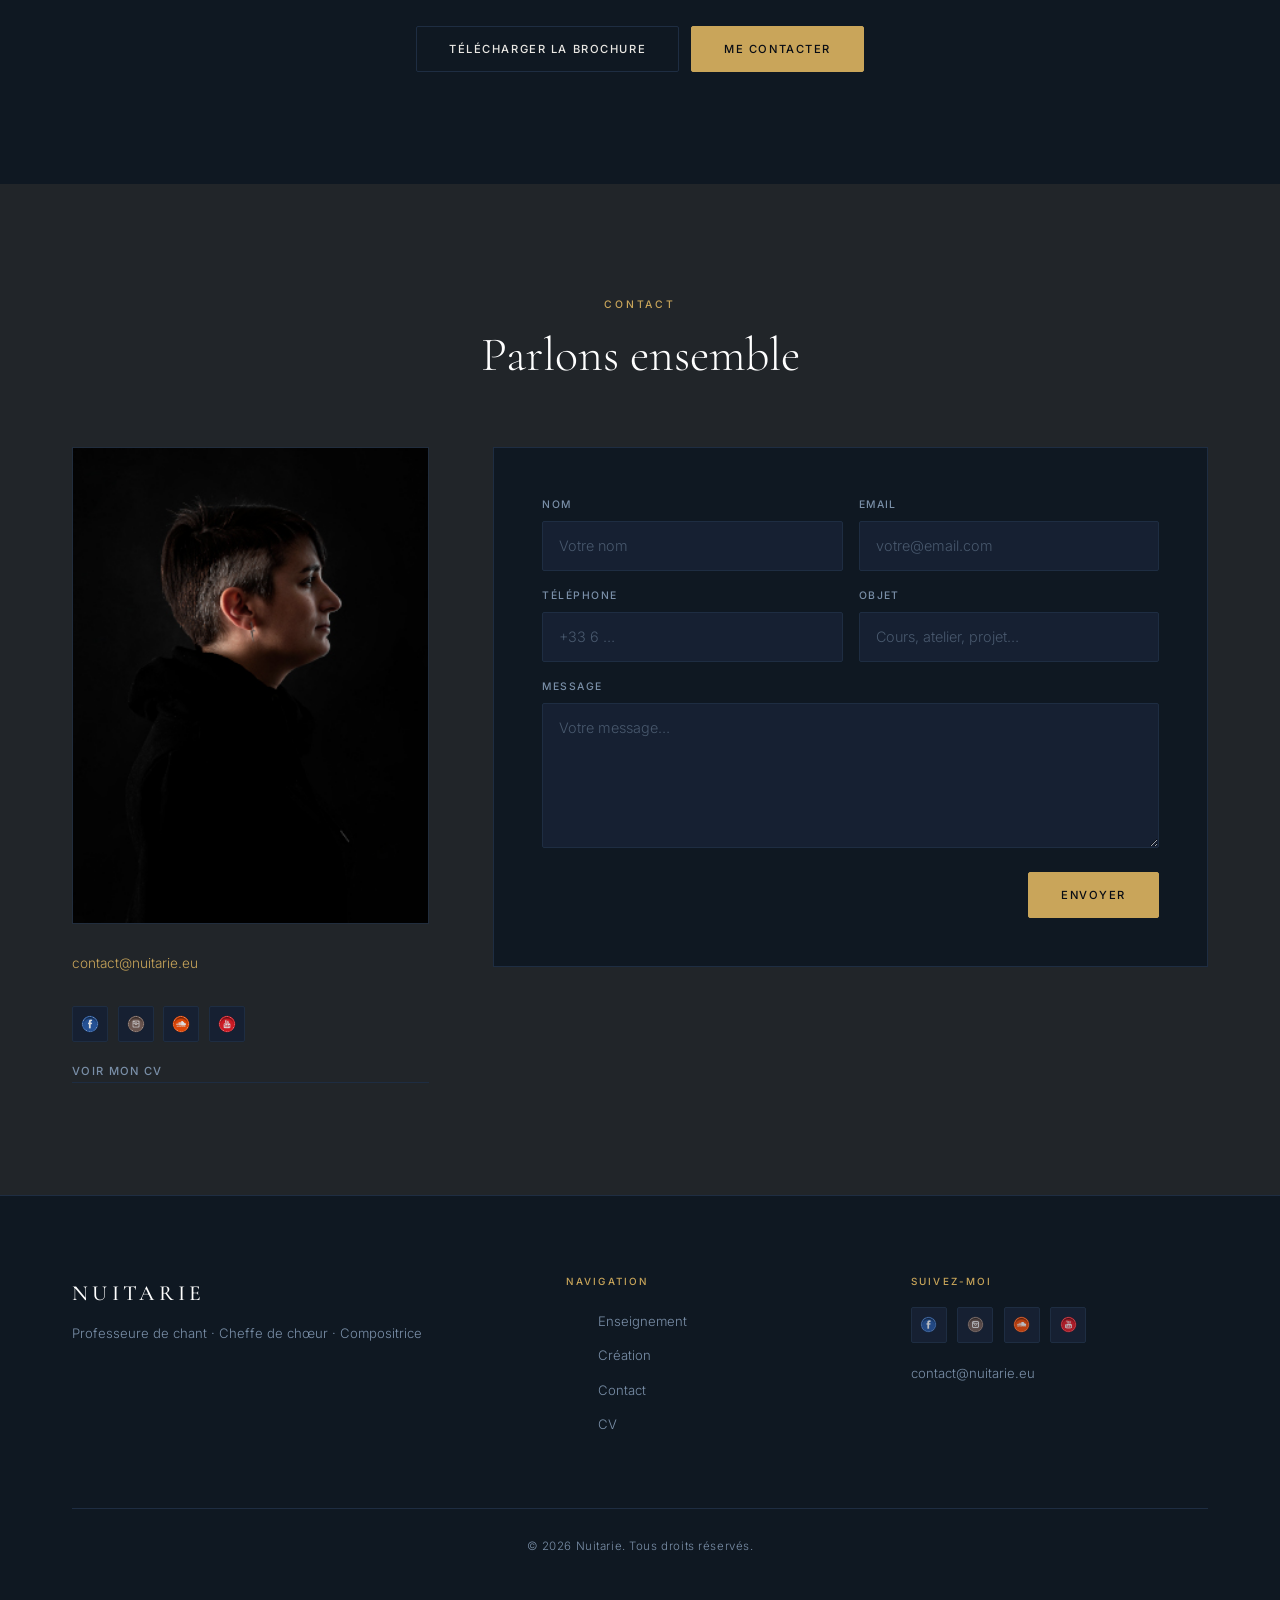
==== commit a22fce31: "Corrections de contenu enseignement/création (FR+EN) - "et exigeant" → "et appliqué" (FR hero) - Sup" ====
--- a/redesign/index.html
+++ b/redesign/index.html
@@ -89,7 +89,7 @@
               <span class="en-text">Vocal excellence,<br>within your reach</span>
             </h1>
             <p class="hero-desc">
-              <span class="fr-text">Diplômée d'un Master des Métiers de l'Enseignement et formée au Studio des Variétés à Paris, j'accompagne chanteurs et chorales vers l'épanouissement vocal dans un cadre bienveillant et exigeant.</span>
+              <span class="fr-text">Diplômée d'un Master des Métiers de l'Enseignement et formée au Studio des Variétés à Paris, j'accompagne chanteurs et chorales vers l'épanouissement vocal dans un cadre bienveillant et appliqué.</span>
               <span class="en-text">Holding a Master's in Teaching and trained at the Studio des Variétés in Paris, I guide singers and choirs toward vocal fulfillment in a caring yet demanding environment.</span>
             </p>
             <div class="hero-actions">
@@ -129,7 +129,7 @@
               </h3>
               <p>
                 <span class="fr-text">Cours de chant et de technique vocale, individuels ou en petit groupe (jusqu'à 3 élèves). Vous choisissez vos chansons et nous explorons ensemble les possibilités de votre voix, dans le plaisir et le bien-être.</span>
-                <span class="en-text">Singing and vocal technique lessons, individual or small group (up to 3 students). You choose your songs and we explore the possibilities of your voice together, with pleasure and well-being in mind.</span>
+                <span class="en-text">Singing and vocal technique lessons, individual or small group (up to 3 students). You choose your songs and we explore the possibilities of your voice together, with your pleasure and your well-being in mind.</span>
               </p>
               <div class="service-price">50 € / h</div>
             </div>
@@ -141,8 +141,8 @@
                 <span class="en-text">Choir Direction</span>
               </h3>
               <p>
-                <span class="fr-text">Cheffe de <a href="https://turbulence68.jimdofree.com/" target="_blank" rel="noopener">Turbulence</a> à Hirsingue (35 voix, chansons françaises mises en scène) et présidente de <a href="https://www.popcornala.fr/" target="_blank" rel="noopener">Pop'Cornala</a> — 8 voix a cappella à Huningue qui chantent la pop-culture avec beaucoup trop d'enthousiasme.</span>
-                <span class="en-text">Director of <a href="https://turbulence68.jimdofree.com/" target="_blank" rel="noopener">Turbulence</a> in Hirsingue (35 singers, staged French songs) and president of <a href="https://www.popcornala.fr/" target="_blank" rel="noopener">Pop'Cornala</a> — 8 a cappella voices in Huningue singing pop-culture with way too much enthusiasm.</span>
+                <span class="fr-text">Présidente de <a href="https://www.popcornala.fr/" target="_blank" rel="noopener">Pop'Cornala</a> — 8 voix a cappella à Huningue qui chantent la pop-culture avec beaucoup trop d'enthousiasme.</span>
+                <span class="en-text">President of <a href="https://www.popcornala.fr/" target="_blank" rel="noopener">Pop'Cornala</a> — 8 a cappella voices in Huningue singing pop-culture with way too much enthusiasm.</span>
               </p>
             </div>
 
@@ -294,7 +294,6 @@
               </div>
               <ul class="pricing-features">
                 <li><span class="fr-text">Séances d'1h individuelles</span><span class="en-text">Individual 1h sessions</span></li>
-                <li><span class="fr-text">Cycle recommandé : 4 séances</span><span class="en-text">Recommended cycle: 4 sessions</span></li>
                 <li><span class="fr-text">Outils pour maîtriser sa voix</span><span class="en-text">Tools to master your voice</span></li>
                 <li><span class="fr-text">Accompagnement personnalisé</span><span class="en-text">Personalised support</span></li>
               </ul>
@@ -460,7 +459,7 @@
                 <span class="en-text">Four published EPs available on all platforms. Experiments and works in progress accessible on SoundCloud, where Nuitarie's creative world unfolds freely.</span>
               </p>
               <p>
-                <span class="fr-text">En parallèle, je prête ma voix, mon autharpe et mes petites percussions à <a href="https://www.goodvibesonly68.fr/" target="_blank" rel="noopener">Good Vibes Only</a> — un quartet bossa nova, samba &amp; folk basé en Alsace, pour les concerts en plein air et les soirées où l'on a besoin d'un peu de soleil.</span>
+                <span class="fr-text">En parallèle, je prête ma voix, mon autoharpe et mes petites percussions à <a href="https://www.goodvibesonly68.fr/" target="_blank" rel="noopener">Good Vibes Only</a> — un quartet bossa nova, samba &amp; folk basé en Alsace, pour les concerts en plein air et les soirées où l'on a besoin d'un peu de soleil.</span>
                 <span class="en-text">Alongside, I sing, play autoharp and small percussion in <a href="https://www.goodvibesonly68.fr/" target="_blank" rel="noopener">Good Vibes Only</a> — a bossa nova, samba &amp; folk quartet based in Alsace, for open-air gigs and evenings that could use a little sunshine.</span>
               </p>
               <div class="streaming-icons-row">
@@ -502,7 +501,7 @@
             <div class="album-card">
               <h3>Ghost Love Stories</h3>
               <div class="spotify-embed">
-                <iframe style="border-radius:8px" src="https://open.spotify.com/embed/album/6PjwZkGaOBeuKfvza1zWz5?utm_source=generator&theme=0" width="100%" height="152" frameborder="0" allowfullscreen="" allow="autoplay; clipboard-write; encrypted-media; fullscreen; picture-in-picture" loading="lazy"></iframe>
+                <iframe title="deezer-widget" src="https://widget.deezer.com/widget/dark/album/289490922" width="100%" height="300" frameborder="0" allowtransparency="true" allow="encrypted-media; clipboard-write" loading="lazy"></iframe>
               </div>
               <div class="album-platforms">
                 <a href="https://music.apple.com/us/album/ghost-love-stories-ep/1606383341" target="_blank" rel="noopener" title="Apple Music"><img src="../images/itunes.png" alt="Apple Music"></a>
@@ -516,7 +515,7 @@
             <div class="album-card">
               <h3>Dans une parure de plumes grises</h3>
               <div class="spotify-embed">
-                <iframe style="border-radius:8px" src="https://open.spotify.com/embed/album/5xyY8kfnR0Ol3n7wZlBhJm?utm_source=generator&theme=0" width="100%" height="152" frameborder="0" allowfullscreen="" allow="autoplay; clipboard-write; encrypted-media; fullscreen; picture-in-picture" loading="lazy"></iframe>
+                <iframe title="deezer-widget" src="https://widget.deezer.com/widget/dark/album/155768242" width="100%" height="300" frameborder="0" allowtransparency="true" allow="encrypted-media; clipboard-write" loading="lazy"></iframe>
               </div>
               <div class="album-platforms">
                 <a href="https://music.apple.com/fr/album/dans-une-parure-de-plumes-grises-ep/1519531914" target="_blank" rel="noopener" title="Apple Music"><img src="../images/itunes.png" alt="Apple Music"></a>
@@ -531,7 +530,7 @@
             <div class="album-card">
               <h3>Pluto 1982</h3>
               <div class="spotify-embed">
-                <iframe style="border-radius:8px" src="https://open.spotify.com/embed/album/03zexZdmhijf31yIxVBt80?utm_source=generator&theme=0" width="100%" height="152" frameborder="0" allowfullscreen="" allow="autoplay; clipboard-write; encrypted-media; fullscreen; picture-in-picture" loading="lazy"></iframe>
+                <iframe title="deezer-widget" src="https://widget.deezer.com/widget/dark/album/88805322" width="100%" height="300" frameborder="0" allowtransparency="true" allow="encrypted-media; clipboard-write" loading="lazy"></iframe>
               </div>
               <div class="album-platforms">
                 <a href="https://music.apple.com/fr/album/pluto-1982-single/1454810119" target="_blank" rel="noopener" title="Apple Music"><img src="../images/itunes.png" alt="Apple Music"></a>
@@ -546,7 +545,7 @@
             <div class="album-card">
               <h3>Arcaibh — The Lost Island</h3>
               <div class="spotify-embed">
-                <iframe style="border-radius:8px" src="https://open.spotify.com/embed/album/7vbRXRZjBaFZHhxzicrio2?utm_source=generator&theme=0" width="100%" height="152" frameborder="0" allowfullscreen="" allow="autoplay; clipboard-write; encrypted-media; fullscreen; picture-in-picture" loading="lazy"></iframe>
+                <iframe title="deezer-widget" src="https://widget.deezer.com/widget/dark/album/60096292" width="100%" height="300" frameborder="0" allowtransparency="true" allow="encrypted-media; clipboard-write" loading="lazy"></iframe>
               </div>
               <div class="album-platforms">
                 <a href="https://itunes.apple.com/fr/album/arcaibh-the-lost-island-ep/1365507014" target="_blank" rel="noopener" title="Apple Music"><img src="../images/itunes.png" alt="Apple Music"></a>
--- a/redesign/site.css
+++ b/redesign/site.css
@@ -817,6 +817,7 @@
   display: flex;
   gap: 0.5rem;
   flex-wrap: wrap;
+  justify-content: center;
 }
 .album-platforms a {
   display: flex;
